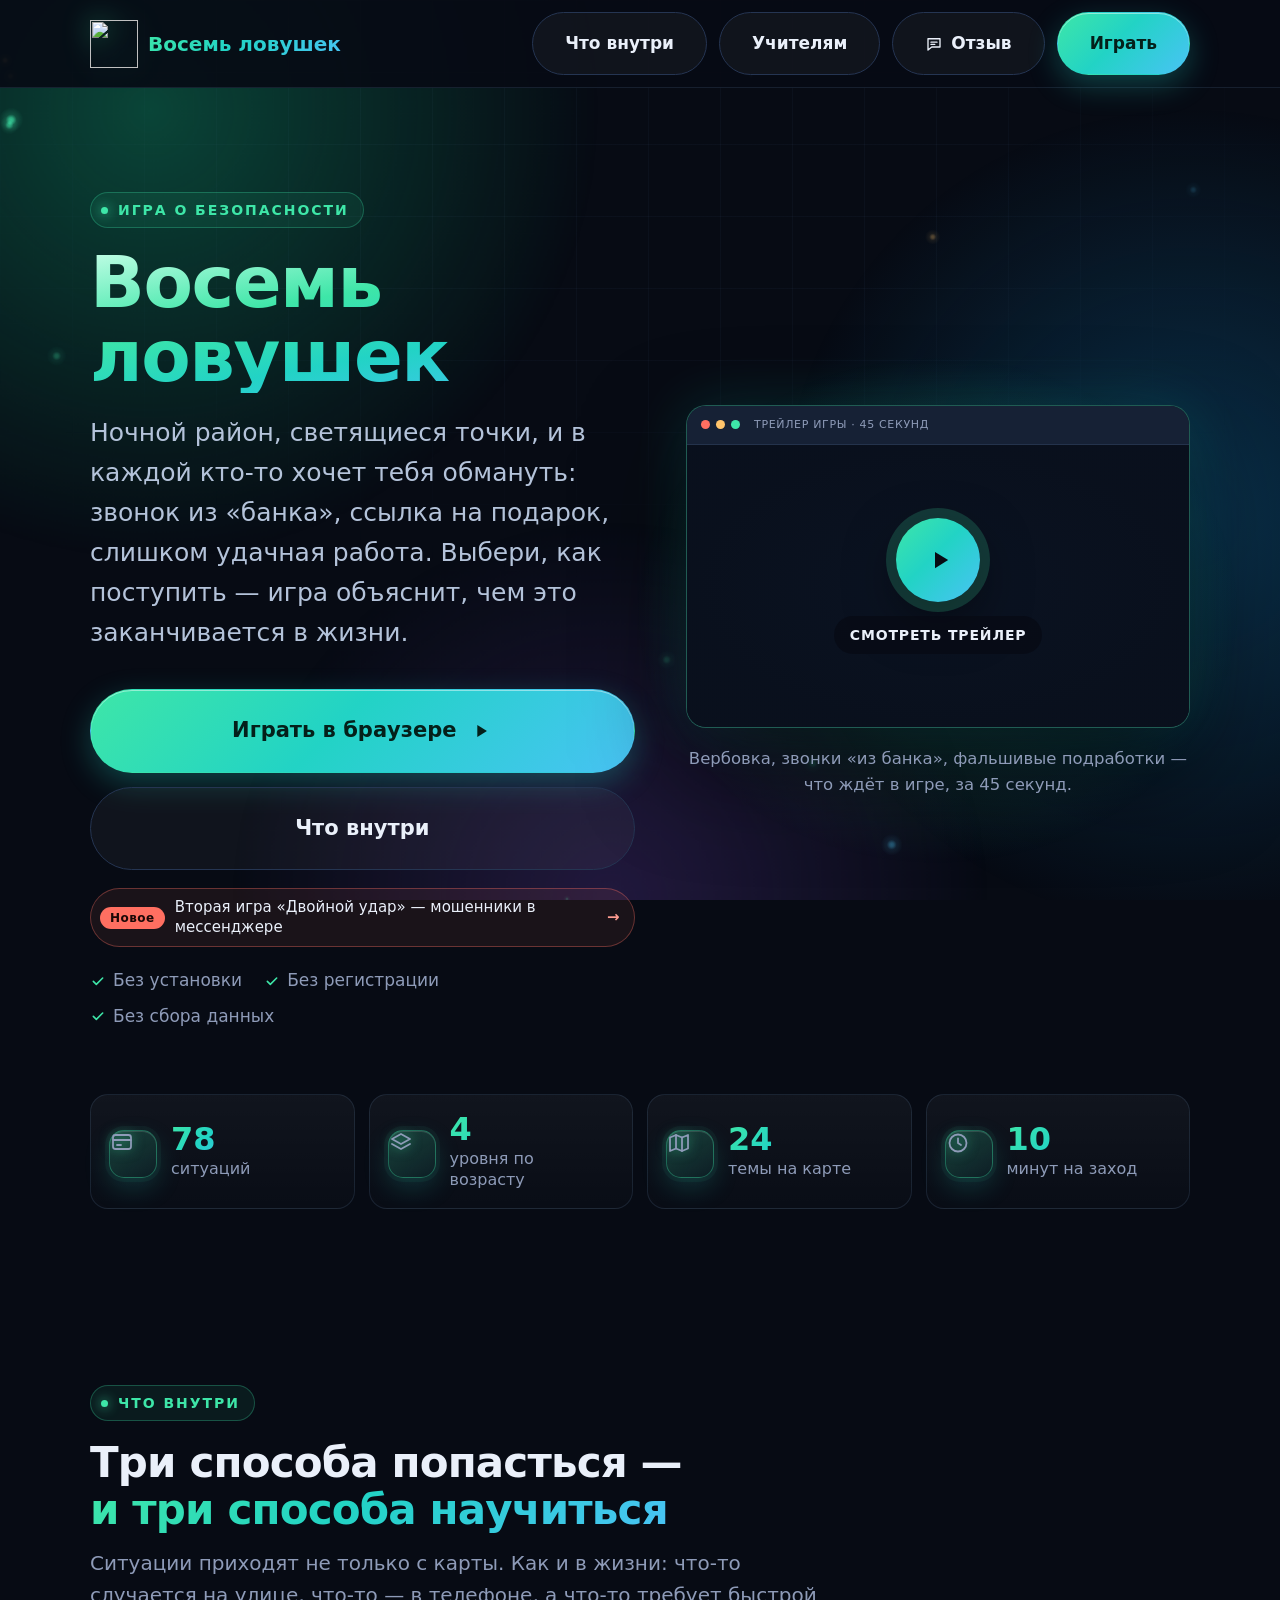
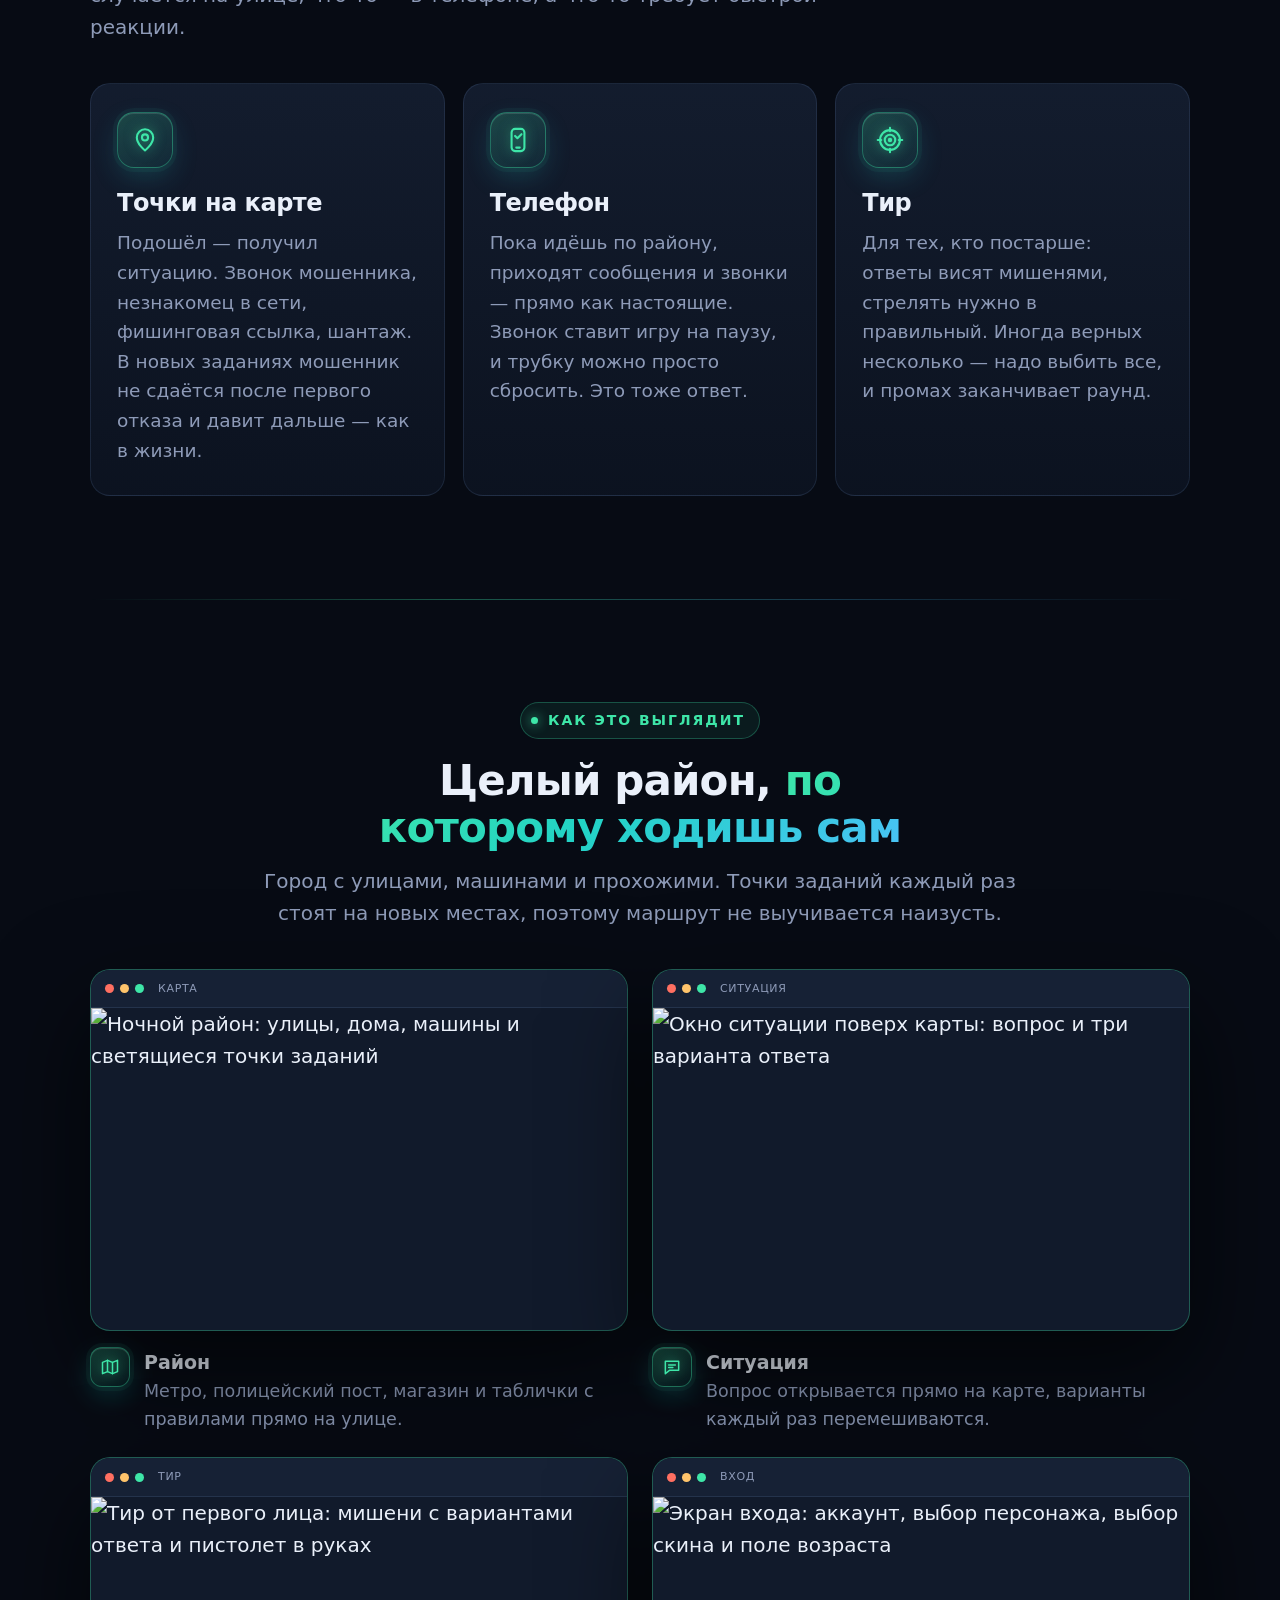
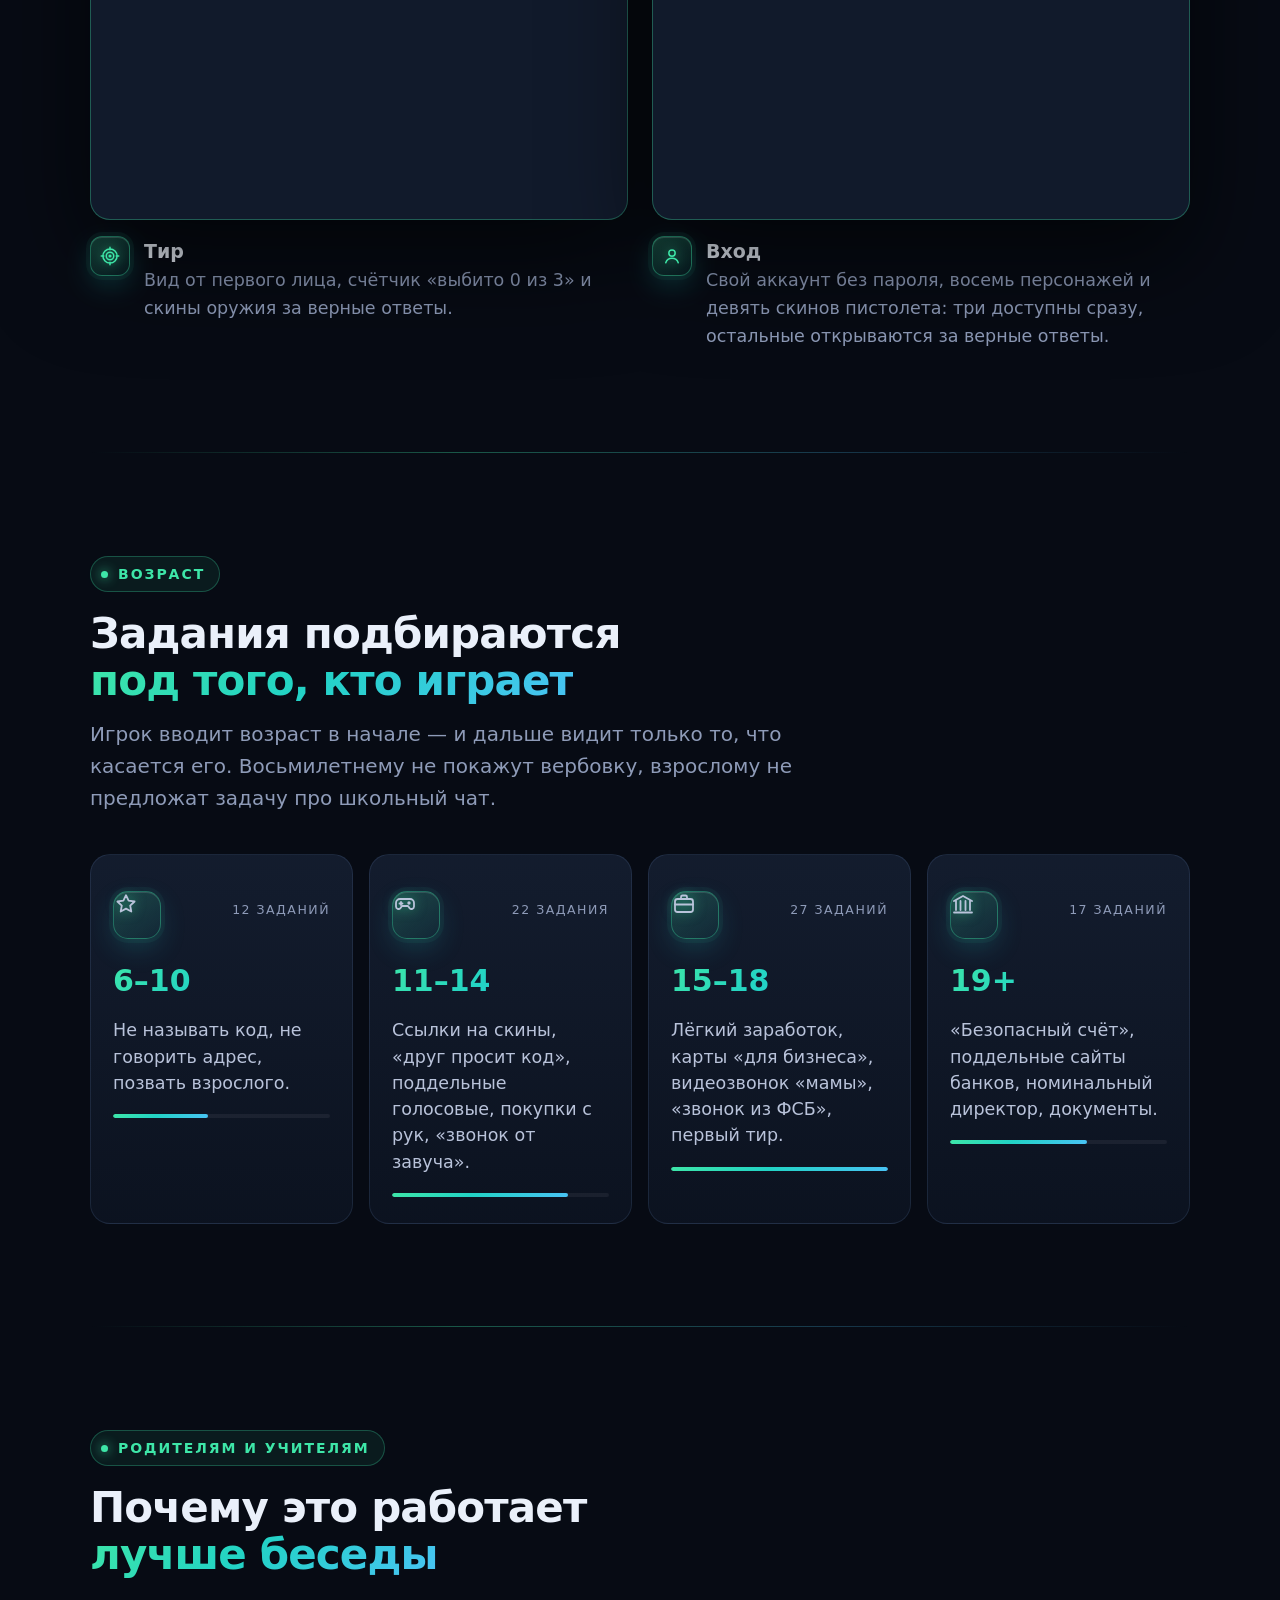
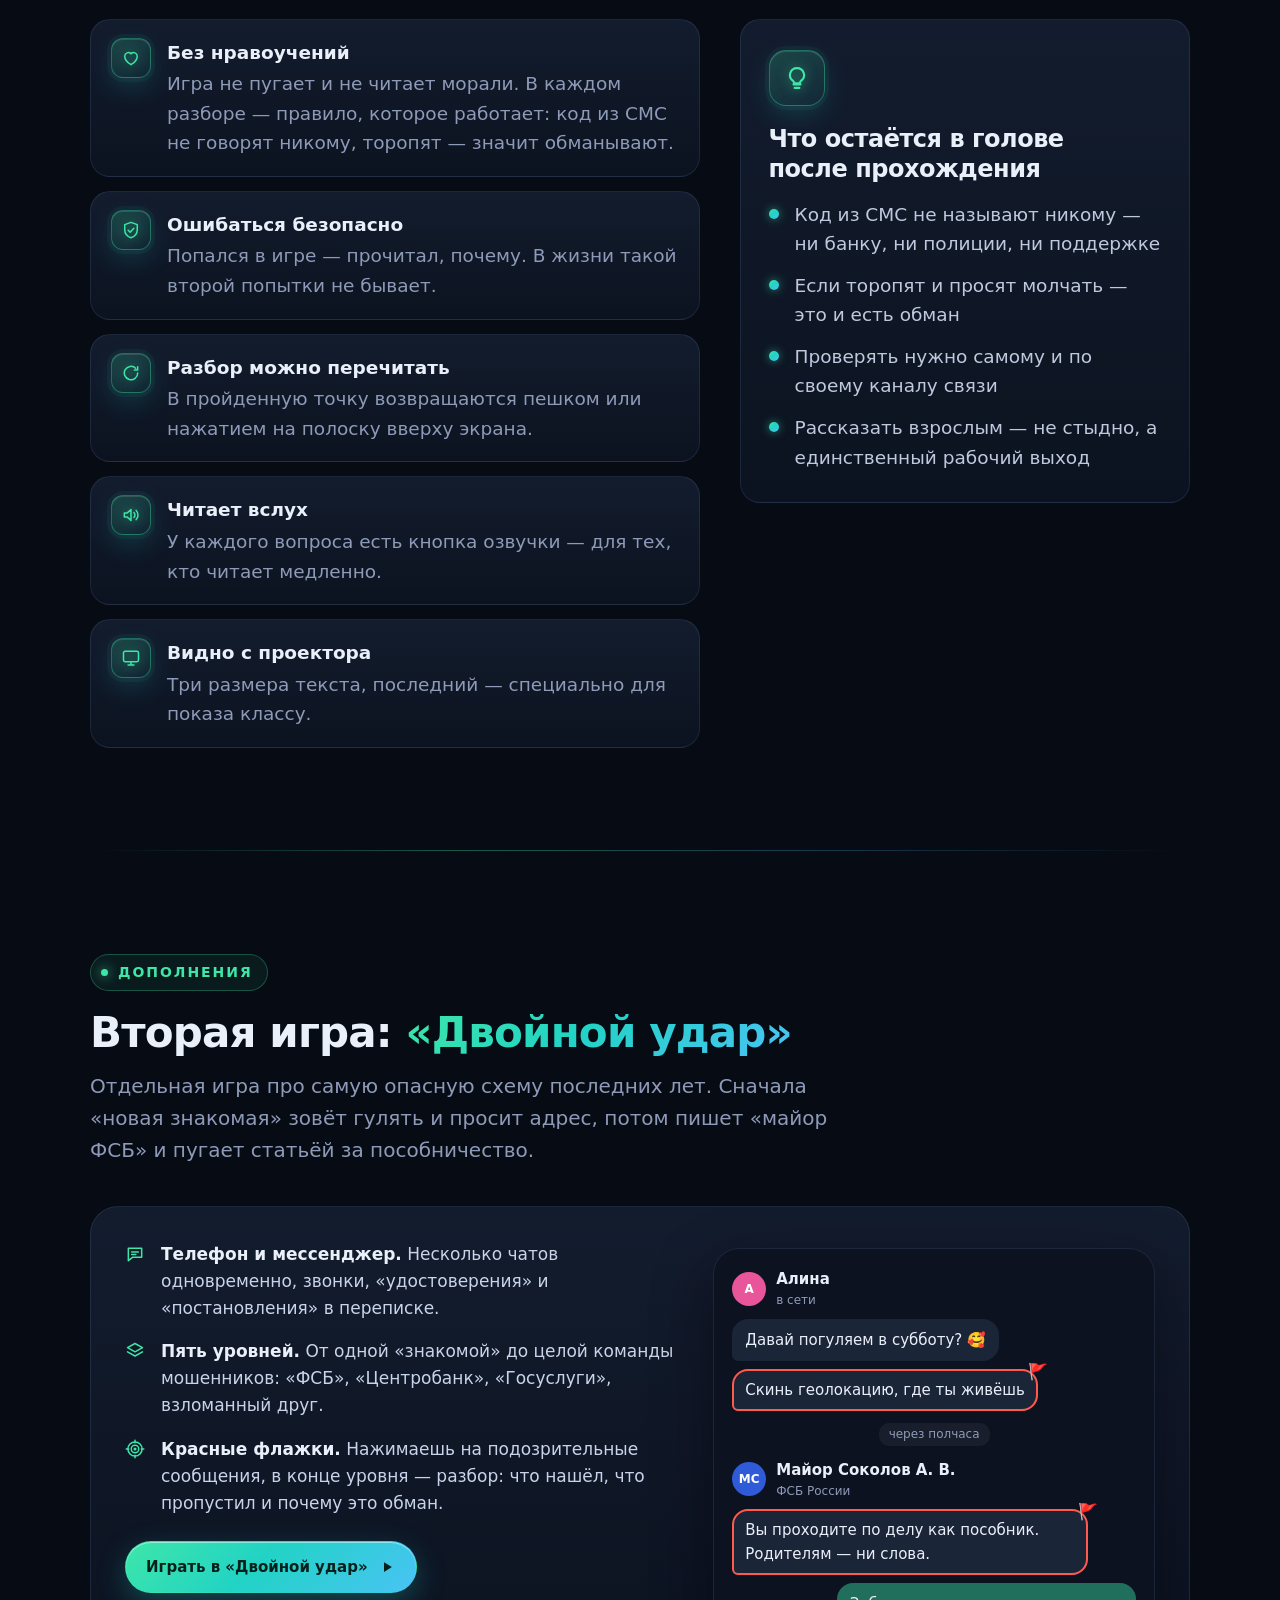
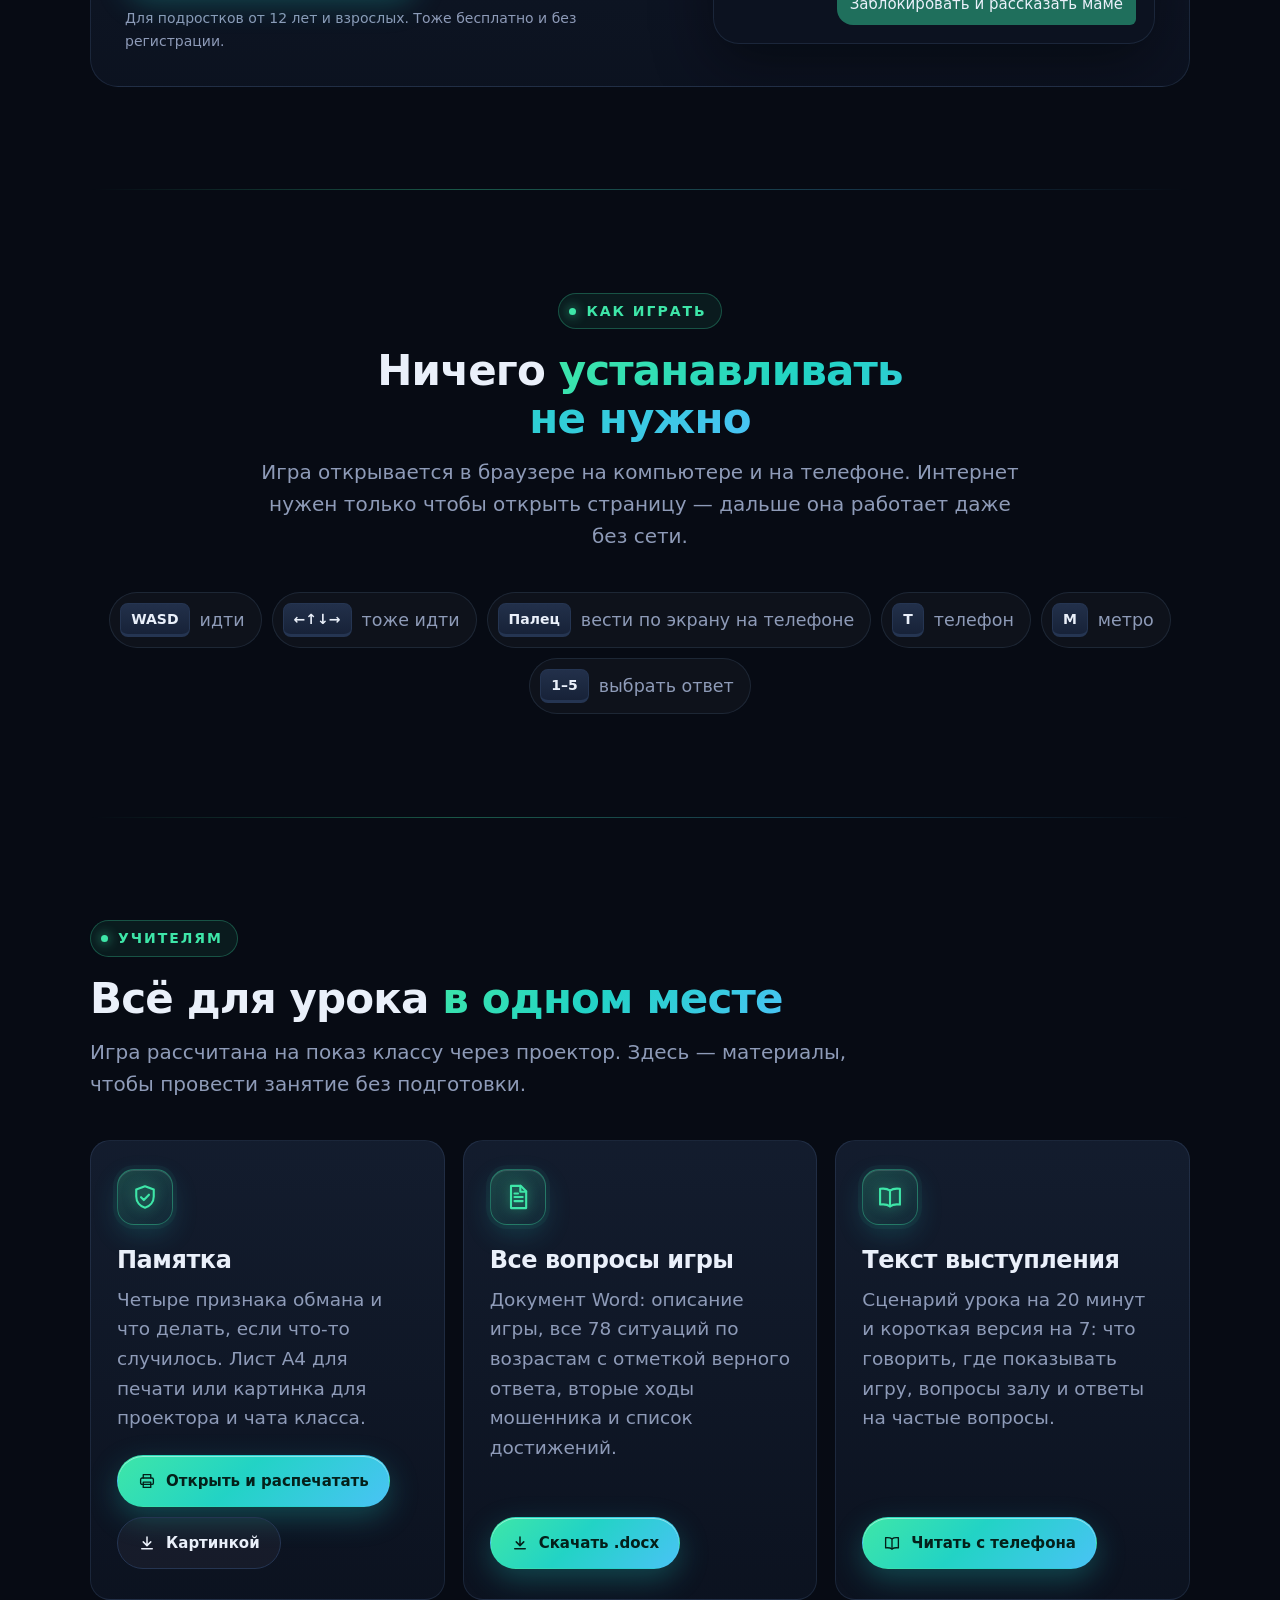
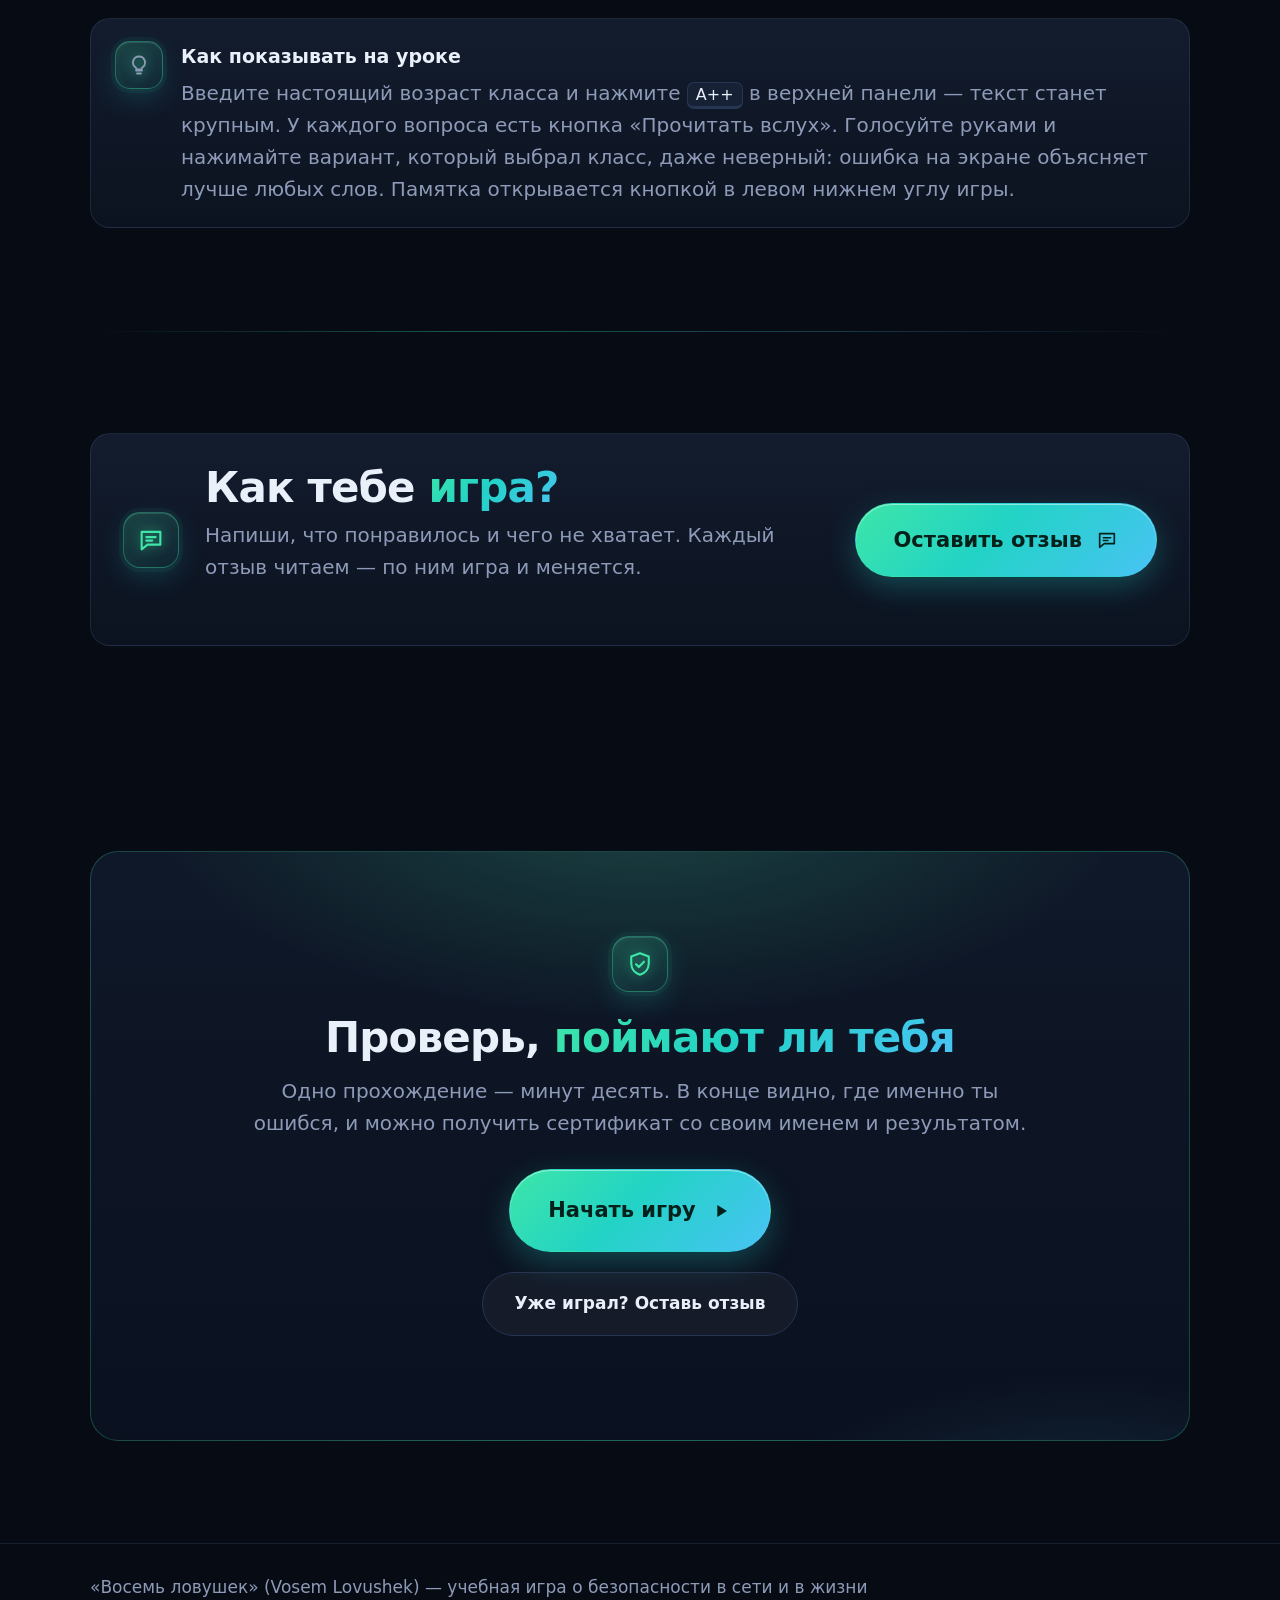
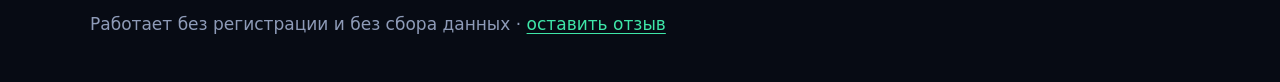
==== site/index.html @ 03ee3c73 "Добавить игру «Восемь ловушек»: сайт и скрипты выкладки Co-Authored-By: Claude Opus 5.5 <noreply@ant" ====
<!doctype html>
<html lang="ru">
<head>
<meta charset="utf-8">
<meta name="viewport" content="width=device-width, initial-scale=1">
<title>Восемь ловушек — игра о безопасности в сети и в жизни</title>
<meta name="description" content="Браузерная игра о мошенниках и опасностях в интернете. 78 ситуаций, задания подбираются под возраст: от 6 до 99 лет. Играть можно сразу, без установки.">
<meta property="og:title" content="Восемь ловушек">
<meta property="og:description" content="Звонок из «банка», ссылка на подарок, слишком удачная работа. Пройди район и выбери, как поступить.">
<meta property="og:image" content="https://vosem-lovushek.duckdns.org/assets/cover.png">
<meta property="og:url" content="https://vosem-lovushek.duckdns.org/">
<meta property="og:site_name" content="Восемь ловушек">
<meta property="og:locale" content="ru_RU">
<meta property="og:type" content="website">
<link rel="canonical" href="https://vosem-lovushek.duckdns.org/">
<!-- Название сайта для выдачи Google: без него над ссылкой пишется имя основного домена («Duck DNS») -->
<script type="application/ld+json">
{"@context": "https://schema.org", "@type": "WebSite",
 "name": "Восемь ловушек", "alternateName": ["8 ловушек", "Vosem Lovushek"],
 "url": "https://vosem-lovushek.duckdns.org/"}
</script>
<!-- для поисковиков: что это за сайт; «Vosem Lovushek» — чтобы находилось и латиницей -->
<script type="application/ld+json">
{"@context": "https://schema.org", "@type": "VideoGame",
 "name": "Восемь ловушек", "alternateName": ["Vosem Lovushek", "8 ловушек", "vosem-lovushek"],
 "url": "https://vosem-lovushek.duckdns.org/", "image": "https://vosem-lovushek.duckdns.org/assets/cover.png",
 "description": "Браузерная игра о мошенниках и опасностях в интернете: 78 ситуаций, задания подбираются под возраст.",
 "inLanguage": "ru", "genre": "Обучающая игра", "gamePlatform": "Веб-браузер",
 "applicationCategory": "Game", "operatingSystem": "Любая с браузером",
 "offers": {"@type": "Offer", "price": "0", "priceCurrency": "RUB"}}
</script>
<meta name="theme-color" content="#070B14">
<link rel="icon" href="/favicon.ico" sizes="any">
<link rel="icon" href="/favicon-120.png" type="image/png" sizes="120x120">
<link rel="icon" href="/favicon.svg" type="image/svg+xml">
<link rel="apple-touch-icon" href="/apple-touch-icon.png">
<meta name="apple-mobile-web-app-title" content="8 ловушек">
<link rel="stylesheet" href="/assets/fonts.css">
<style>
  :root {
    --ink: #070B14;
    --ink-2: #0B1120;
    --slab: #111A2B;
    --slab-2: #162135;
    --fog: #253552;
    --line: rgba(120, 160, 210, .14);
    --paper: #EAF0FA;
    --muted: #8E9BB8;
    --lamp: #FFC46B;
    --mint: #3EE6A8;
    --teal: #22D3C5;
    --sky: #49C3F5;
    --alarm: #FF6F61;
    --grad: linear-gradient(135deg, #3EE6A8 0%, #22D3C5 45%, #49C3F5 100%);
    --display: "Unbounded", system-ui, sans-serif;
    --body: "Golos Text", "Segoe UI", system-ui, -apple-system, sans-serif;
    --radius: 20px;
  }

  *, *::before, *::after { box-sizing: border-box; }
  html { color-scheme: dark; scroll-behavior: smooth; background: var(--ink); }

  body {
    margin: 0;
    background: var(--ink);
    color: var(--paper);
    font-family: var(--body);
    font-size: 20px;
    line-height: 1.6;
    -webkit-font-smoothing: antialiased;
    overflow-x: hidden;
  }

  a { color: var(--mint); text-underline-offset: 3px; }
  img { max-width: 100%; display: block; }
  :focus-visible { outline: 2px solid var(--mint); outline-offset: 3px; border-radius: 6px; }

  /* ---------- живой фон: сияние и частицы ---------- */

  .aurora {
    position: fixed;
    inset: 0;
    z-index: 0;
    pointer-events: none;
    overflow: hidden;
  }
  .aurora i {
    position: absolute;
    border-radius: 50%;
    will-change: transform;
  }
  .aurora i:nth-child(1) { width: 900px; height: 900px; left: -300px; top: -340px; background: radial-gradient(closest-side, rgba(14, 140, 100, .45), transparent); animation: drift1 26s ease-in-out infinite alternate; }
  .aurora i:nth-child(2) { width: 820px; height: 820px; right: -320px; top: 12%;   background: radial-gradient(closest-side, rgba(13, 100, 150, .42), transparent); animation: drift2 32s ease-in-out infinite alternate; }
  .aurora i:nth-child(3) { width: 760px; height: 760px; left: 18%;   bottom: -380px; background: radial-gradient(closest-side, rgba(90, 55, 150, .32), transparent); animation: drift3 38s ease-in-out infinite alternate; }

  @keyframes drift1 { to { transform: translate(140px, 120px) scale(1.15); } }
  @keyframes drift2 { to { transform: translate(-160px, 140px) scale(.9); } }
  @keyframes drift3 { to { transform: translate(120px, -140px) scale(1.1); } }

  #sky {
    position: fixed;
    inset: 0;
    width: 100%;
    height: 100%;
    z-index: 0;
    pointer-events: none;
  }

  /* лёгкая сетка, как улицы района сверху */
  .grid-bg {
    position: fixed;
    inset: 0;
    z-index: 0;
    pointer-events: none;
    background-image:
      linear-gradient(rgba(120, 160, 210, .045) 1px, transparent 1px),
      linear-gradient(90deg, rgba(120, 160, 210, .045) 1px, transparent 1px);
    background-size: 72px 72px;
    mask-image: radial-gradient(ellipse 80% 60% at 50% 20%, #000 30%, transparent 75%);
    -webkit-mask-image: radial-gradient(ellipse 80% 60% at 50% 20%, #000 30%, transparent 75%);
  }

  .page { position: relative; z-index: 1; }

  .wrap { width: min(1140px, 100%); margin: 0 auto; padding-inline: 20px; }

  /* ---------- типографика ---------- */

  h1, h2, h3 { font-family: var(--display); margin: 0; text-wrap: balance; letter-spacing: -.02em; }
  h1 { font-size: clamp(40px, 6.4vw, 72px); font-weight: 900; line-height: 1.02; }
  h2 { font-size: clamp(26px, 3.6vw, 42px); font-weight: 800; line-height: 1.12; }
  h3 { font-size: 24px; font-weight: 700; line-height: 1.25; }

  /* главный заголовок целиком градиентом: сверху светлая бирюза, книзу насыщенная */
  .grad-title {
    background: linear-gradient(170deg, #C9FFE9 0%, #3EE6A8 38%, #22D3C5 66%, #49C3F5 100%);
    -webkit-background-clip: text;
    background-clip: text;
    color: transparent;
  }

  .grad-text {
    background: var(--grad);
    -webkit-background-clip: text;
    background-clip: text;
    color: transparent;
  }

  .eyebrow {
    display: inline-flex;
    align-items: center;
    gap: 10px;
    padding: 6px 14px 6px 10px;
    border-radius: 999px;
    border: 1px solid rgba(62, 230, 168, .28);
    background: rgba(62, 230, 168, .07);
    font-family: var(--display);
    font-size: 14px;
    font-weight: 700;
    letter-spacing: .14em;
    text-transform: uppercase;
    color: var(--mint);
    margin-bottom: 18px;
  }
  .eyebrow::before {
    content: "";
    width: 7px;
    height: 7px;
    border-radius: 50%;
    background: var(--mint);
    box-shadow: 0 0 12px var(--mint);
    animation: pulse 2.4s ease-in-out infinite;
  }
  @keyframes pulse { 50% { opacity: .35; transform: scale(.8); } }

  .lede { font-size: clamp(20px, 2.3vw, 25px); color: #B4C3DA; margin: 20px 0 0; max-width: 54ch; }
  .sub { color: var(--muted); margin: 14px 0 0; max-width: 62ch; font-size: 20px; }

  /* ---------- кнопки ---------- */

  .btn {
    position: relative;
    display: inline-flex;
    align-items: center;
    justify-content: center;
    gap: 10px;
    border: 1px solid transparent;
    border-radius: 999px;
    padding: 17px 32px;
    font-family: var(--display);
    font-weight: 700;
    font-size: 17px;
    text-decoration: none;
    white-space: nowrap;
    transition: transform .2s ease, box-shadow .25s ease, border-color .2s ease, background .2s ease;
  }
  .btn--go {
    background: var(--grad);
    color: #04201A;
    box-shadow: 0 10px 30px rgba(34, 211, 197, .28), inset 0 1px 0 rgba(255, 255, 255, .45);
  }
  .btn--go:hover { transform: translateY(-2px); box-shadow: 0 16px 44px rgba(34, 211, 197, .42), inset 0 1px 0 rgba(255, 255, 255, .45); }
  .btn--go svg { transition: transform .2s ease; }
  .btn--go:hover svg { transform: translateX(3px); }
  .btn--ghost { border-color: var(--fog); color: var(--paper); background: rgba(255, 255, 255, .04); }
  .btn--ghost:hover { border-color: rgba(62, 230, 168, .6); transform: translateY(-2px); }
  .btn--big { padding: 24px 38px; font-size: 21px; gap: 14px; }
  .btn--big svg { width: 22px; height: 22px; }
  /* если две большие кнопки не влезли в ряд — обе на всю ширину, ровной стопкой */
  .hero__actions .btn--big { flex: 1 1 auto; }

  /* ---------- шапка ---------- */

  header.top {
    position: sticky;
    top: 0;
    z-index: 20;
    background: rgba(7, 11, 20, .9);
    border-bottom: 1px solid var(--line);
  }
  .top__row { display: flex; align-items: center; gap: 12px; padding-block: 12px; }
  .brand {
    display: inline-flex;
    align-items: center;
    gap: 10px;
    margin-right: auto;
    font-family: var(--display);
    font-weight: 800;
    font-size: 20px;
    color: var(--paper);
    text-decoration: none;
  }
  .brand img { width: 48px; height: 48px; filter: drop-shadow(0 0 14px rgba(62, 230, 168, .45)); transition: transform .3s ease; }
  .brand:hover img { transform: rotate(-6deg) scale(1.06); }

  /* ---------- первый экран ---------- */

  .hero { position: relative; overflow-x: clip; padding-block: clamp(52px, 8vw, 104px) clamp(40px, 6vw, 72px); }

  .hero__grid {
    display: grid;
    grid-template-columns: minmax(0, 1.08fr) minmax(0, 1fr);
    gap: clamp(28px, 4vw, 60px);
    align-items: center;
  }

  .hero__actions { display: flex; flex-wrap: wrap; gap: 14px; margin-top: 36px; }

  .trust { margin-top: 20px; display: flex; flex-wrap: wrap; gap: 8px 22px; font-size: 17px; color: var(--muted); }
  .trust span { display: inline-flex; align-items: center; gap: 7px; }
  .trust svg { flex: none; }

  /* рамка со скриншотом */
  .shot {
    position: relative;
    border-radius: var(--radius);
    background: var(--slab);
    overflow: hidden;
    box-shadow: 0 40px 100px rgba(0, 0, 0, .6);
  }
  /* светящаяся градиентная кромка */
  .shot { border: 1px solid rgba(62, 230, 168, .32); }
  .shot__bar {
    display: flex;
    align-items: center;
    gap: 6px;
    padding: 10px 14px;
    background: var(--slab-2);
    border-bottom: 1px solid var(--line);
  }
  .shot__dot { width: 9px; height: 9px; border-radius: 50%; background: #2E3B57; }
  .shot__dot:first-child { background: #FF6F61; }
  .shot__dot:nth-child(2) { background: #FFC46B; }
  .shot__dot:nth-child(3) { background: #3EE6A8; }
  .shot__name { margin-left: 8px; font-size: 11px; letter-spacing: .06em; color: var(--muted); font-family: var(--display); text-transform: uppercase; }
  .shot img { width: 100%; height: auto; }

  /* трейлер на первом экране: обложка с кнопкой, по нажатию — видео со звуком и панелью управления */
  .promo { position: relative; aspect-ratio: 16 / 9; background: #0B1424; }
  .promo video { display: block; width: 100%; height: 100%; object-fit: cover; }
  .promo__play {
    position: absolute;
    inset: 0;
    display: flex;
    flex-direction: column;
    align-items: center;
    justify-content: center;
    gap: 14px;
    border: 0;
    background: radial-gradient(closest-side, rgba(7, 11, 20, .15), rgba(7, 11, 20, .45));
    color: var(--paper);
    cursor: pointer;
    font: inherit;
  }
  .promo__btn {
    display: grid;
    place-items: center;
    width: 84px;
    height: 84px;
    border-radius: 50%;
    background: var(--grad);
    color: var(--ink);
    box-shadow: 0 0 0 10px rgba(62, 230, 168, .18), 0 18px 50px rgba(0, 0, 0, .5);
    transition: transform .2s ease, box-shadow .2s ease;
  }
  .promo__btn svg { margin-left: 4px; }
  .promo__label {
    padding: 8px 16px;
    border-radius: 999px;
    background: rgba(7, 11, 20, .72);
    font-family: var(--display);
    font-size: 14px;
    font-weight: 700;
    letter-spacing: .06em;
    text-transform: uppercase;
  }
  .promo__play:hover .promo__btn, .promo__play:focus-visible .promo__btn { transform: scale(1.08); box-shadow: 0 0 0 14px rgba(62, 230, 168, .22), 0 18px 50px rgba(0, 0, 0, .5); }
  .promo__play[hidden] { display: none; }
  .promo__note { position: relative; margin-top: 18px; font-size: 16.5px; color: var(--muted); text-align: center; }
  /* пока видео идёт, рамка не плавает — иначе картинка дрожит */
  .hero__float.is-playing { animation: none; }

  .hero__visual { position: relative; }
  .hero__visual::before {
    content: "";
    position: absolute;
    inset: -12% -10%;
    background: radial-gradient(closest-side, rgba(34, 211, 197, .32), rgba(62, 230, 168, .1) 55%, transparent);
  }
  /* наклон неподвижный, плавает только обёртка вверх-вниз: так браузер не перерисовывает картинку каждый кадр */
  .hero__shot { box-shadow: 0 40px 100px rgba(0, 0, 0, .6), 0 0 60px rgba(34, 211, 197, .18); }
  .hero__float { animation: float 7s ease-in-out infinite; will-change: transform; }
  @keyframes float { 50% { transform: translateY(-12px); } }

  /* бейджи, плавающие у скриншота */
  .badge {
    position: absolute;
    z-index: 3;
    display: inline-flex;
    align-items: center;
    gap: 9px;
    padding: 10px 14px;
    border-radius: 14px;
    background: rgba(17, 26, 43, .95);
    border: 1px solid var(--line);
    box-shadow: 0 14px 34px rgba(0, 0, 0, .45);
    font-size: 15px;
    font-weight: 600;
    white-space: nowrap;
  }
  .badge--a { left: -22px; bottom: -24px; animation: float2 6s ease-in-out infinite; will-change: transform; }
  .badge--b { right: -16px; top: -52px;  animation: float2 7s ease-in-out infinite reverse; will-change: transform; }
  @keyframes float2 { 50% { transform: translateY(-10px); } }

  .facts {
    display: grid;
    grid-template-columns: repeat(4, minmax(0, 1fr));
    gap: 14px;
    margin-top: clamp(40px, 6vw, 64px);
  }
  .fact {
    display: flex;
    align-items: center;
    gap: 14px;
    padding: 18px;
    border-radius: 18px;
    border: 1px solid var(--line);
    background: linear-gradient(180deg, rgba(255, 255, 255, .045), rgba(255, 255, 255, .012));
  }
  .fact b { display: block; font-family: var(--display); font-size: clamp(24px, 3vw, 32px); font-weight: 800; line-height: 1; }
  .fact span { display: block; margin-top: 4px; font-size: 16px; color: var(--muted); line-height: 1.3; }

  /* ---------- иконки ---------- */

  .ico {
    flex: none;
    position: relative;
    display: grid;
    place-items: center;
    width: 48px;
    height: 48px;
    border-radius: 15px;
    background: linear-gradient(145deg, rgba(62, 230, 168, .22), rgba(34, 211, 197, .08));
    border: 1px solid rgba(62, 230, 168, .35);
    box-shadow: 0 0 0 4px rgba(62, 230, 168, .05), 0 10px 26px rgba(34, 211, 197, .18), inset 0 1px 0 rgba(255, 255, 255, .12);
    color: var(--mint);
  }
  .ico svg { width: 24px; height: 24px; filter: drop-shadow(0 0 6px rgba(62, 230, 168, .55)); }
  .ico--sm { width: 40px; height: 40px; border-radius: 12px; }
  .ico--sm svg { width: 20px; height: 20px; }
  .ico--lg { width: 56px; height: 56px; border-radius: 17px; }
  .ico--lg svg { width: 28px; height: 28px; }

  /* ---------- секции ---------- */

  /* clip: пока блок не проявился, он сдвинут вбок — без этого появлялась бы горизонтальная прокрутка */
  section { position: relative; overflow-x: clip; padding-block: clamp(56px, 8vw, 104px); }
  section + section::before {
    content: "";
    position: absolute;
    top: 0;
    left: 50%;
    width: min(1100px, 92%);
    height: 1px;
    transform: translateX(-50%);
    background: linear-gradient(90deg, transparent, rgba(62, 230, 168, .35), rgba(73, 195, 245, .25), transparent);
  }

  .head { max-width: 760px; margin-bottom: 40px; }
  .head--center { margin-inline: auto; text-align: center; }
  .head--center .sub { margin-inline: auto; }

  /* карточки со светом под курсором */
  .glass {
    position: relative;
    border-radius: var(--radius);
    border: 1px solid var(--line);
    background: linear-gradient(180deg, rgba(22, 32, 52, .82), rgba(13, 20, 35, .82));
    overflow: hidden;
    transition: transform .3s ease, border-color .3s ease, box-shadow .3s ease;
  }
  .glass::after {
    content: "";
    position: absolute;
    inset: 0;
    background: radial-gradient(380px circle at var(--mx, 50%) var(--my, -20%), rgba(62, 230, 168, .13), transparent 45%);
    opacity: 0;
    transition: opacity .3s ease;
    pointer-events: none;
  }
  .glass:hover { transform: translateY(-4px); border-color: rgba(62, 230, 168, .35); box-shadow: 0 22px 50px rgba(0, 0, 0, .35); }
  .glass:hover::after { opacity: 1; }

  .cards { display: grid; grid-template-columns: repeat(3, minmax(0, 1fr)); gap: 18px; }
  .card { padding: 28px 26px 30px; }
  .card h3 { margin-top: 20px; }
  .card p { margin: 10px 0 0; color: var(--muted); font-size: 18.5px; }

  .gallery { display: grid; grid-template-columns: repeat(2, minmax(0, 1fr)); gap: 24px; }
  .gallery figure { margin: 0; }
  .gallery .shot { transition: transform .35s ease; }
  .gallery figure:hover .shot { transform: translateY(-5px) scale(1.01); }
  .gallery figcaption { display: flex; gap: 14px; align-items: flex-start; margin-top: 16px; font-size: 17.5px; color: var(--muted); }
  .gallery figcaption b { color: var(--paper); font-weight: 600; display: block; font-size: 19px; }

  .ages { display: grid; grid-template-columns: repeat(4, minmax(0, 1fr)); gap: 16px; }
  .age { padding: 24px 22px 26px; }
  .age__top { display: flex; align-items: center; justify-content: space-between; gap: 10px; }
  .age b { display: block; margin-top: 18px; font-family: var(--display); font-size: 30px; font-weight: 800; }
  .age i { display: inline-block; margin-top: 2px; font-style: normal; font-size: 12.5px; letter-spacing: .12em; text-transform: uppercase; color: var(--muted); }
  .age span { display: block; margin-top: 12px; font-size: 17.5px; color: #B9C3DA; line-height: 1.5; }
  .age__bar { height: 4px; border-radius: 4px; background: rgba(255, 255, 255, .06); margin-top: 18px; overflow: hidden; }
  .age__bar u { display: block; height: 100%; border-radius: inherit; background: var(--grad); width: 0; transition: width 1.2s cubic-bezier(.2, .8, .2, 1) .3s; }
  .seen .age__bar u { width: var(--w); }

  .split { display: grid; grid-template-columns: 1.15fr .85fr; gap: 40px; align-items: start; }
  .points { list-style: none; margin: 0; padding: 0; display: grid; gap: 14px; }
  .points li { display: flex; gap: 16px; align-items: flex-start; padding: 18px 20px; color: var(--muted); font-size: 18.5px; }
  .points li b { color: var(--paper); font-weight: 600; display: block; margin-bottom: 2px; }

  .note { padding: 30px 28px; }
  .note h3 { margin: 18px 0 16px; }
  .note ul { list-style: none; margin: 0; padding: 0; display: grid; gap: 12px; }
  .note li { position: relative; padding-left: 26px; color: #BFC9DE; font-size: 18.5px; }
  .note li::before {
    content: "";
    position: absolute;
    left: 0;
    top: 9px;
    width: 10px;
    height: 10px;
    border-radius: 50%;
    background: var(--grad);
    box-shadow: 0 0 10px rgba(62, 230, 168, .6);
  }

  /* раздел «Учителям» */
  #teachers .card { display: flex; flex-direction: column; }
  #teachers .card p { flex: 1; }
  .dl { display: flex; flex-wrap: wrap; gap: 10px; margin-top: 22px; }
  /* кнопки в карточках переносят текст, а не вылезают за край узкой карточки */
  .dl .btn { padding: 13px 20px; font-size: 15px; white-space: normal; text-align: center; max-width: 100%; }
  .tips { display: flex; gap: 18px; align-items: flex-start; margin-top: 18px; padding: 22px 24px; }
  .tips b { display: block; font-family: var(--display); font-size: 19px; margin-bottom: 6px; }
  .tips span { color: var(--muted); }
  kbd { font-family: var(--display); font-size: .8em; padding: 2px 8px; border-radius: 7px; border: 1px solid var(--fog); border-bottom-width: 3px; background: var(--slab-2); color: var(--paper); }

  .keys { display: flex; flex-wrap: wrap; gap: 10px; }
  .key {
    display: inline-flex;
    align-items: center;
    gap: 10px;
    padding: 10px 16px 10px 10px;
    border-radius: 999px;
    border: 1px solid var(--line);
    background: rgba(255, 255, 255, .03);
    font-size: 17.5px;
    color: var(--muted);
    transition: border-color .2s ease, transform .2s ease;
  }
  .key:hover { border-color: rgba(62, 230, 168, .45); transform: translateY(-2px); }
  .key b {
    font-family: var(--display);
    font-size: 14px;
    color: var(--paper);
    background: linear-gradient(180deg, #22304A, #172238);
    border: 1px solid var(--fog);
    border-bottom-width: 3px;
    border-radius: 8px;
    padding: 4px 10px;
  }

  .final {
    position: relative;
    overflow: hidden;
    text-align: center;
    padding: clamp(52px, 7vw, 84px) 24px;
    border-radius: 28px;
    border: 1px solid rgba(62, 230, 168, .25);
    background:
      radial-gradient(700px 320px at 50% -10%, rgba(62, 230, 168, .22), transparent 70%),
      radial-gradient(500px 260px at 90% 120%, rgba(73, 195, 245, .18), transparent 70%),
      linear-gradient(180deg, rgba(17, 26, 43, .9), rgba(11, 17, 32, .9));
  }
  .final .sub { margin-inline: auto; }
  .final .ico { margin: 0 auto 22px; }

  footer { position: relative; border-top: 1px solid var(--line); padding-block: 30px 44px; color: var(--muted); font-size: 17px; }
  .foot__row { display: flex; flex-wrap: wrap; gap: 10px 24px; justify-content: space-between; }

  /* ---------- плавное появление при прокрутке ---------- */

  .rise {
    opacity: 0;
    transform: translateY(46px) scale(.97);
    filter: blur(8px);
    transition:
      opacity .9s cubic-bezier(.2, .7, .2, 1),
      transform .9s cubic-bezier(.2, .7, .2, 1),
      filter .9s cubic-bezier(.2, .7, .2, 1);
    transition-delay: var(--d, 0ms);
  }
  .rise--left  { transform: translateX(-56px); }
  .rise--right { transform: translateX(56px); }
  .rise--zoom  { transform: scale(.9); }
  .rise.seen { opacity: 1; transform: none; filter: none; }
  /* у карточек своя анимация при наведении — после появления возвращаем её */
  .glass.rise.seen { transition: transform .3s ease, border-color .3s ease, box-shadow .3s ease, opacity .9s ease, filter .9s ease; }

  @media (prefers-reduced-motion: reduce) {
    html { scroll-behavior: auto; }
    .rise, .rise--left, .rise--right, .rise--zoom { opacity: 1; transform: none; filter: none; transition: none; }
    .aurora i, .hero__float, .badge, .eyebrow::before { animation: none; }
    .hero__shot { transform: none; }
    .age__bar u { transition: none; width: var(--w); }
  }

  /* ---------- отзыв ---------- */

  .fb-cta { display: flex; align-items: center; gap: 26px; padding: 30px 32px; }
  .fb-cta.glass:hover { transform: none; }
  .fb-cta__text { flex: 1; }
  .fb-cta h2 { margin: 0; }
  .fb-cta .sub { margin-top: 8px; }
  .fb__avg { margin: 14px 0 0; display: inline-flex; align-items: center; gap: 10px; font-size: 18px; color: var(--paper); }
  .fb__avg b { font-family: var(--display); font-size: 26px; color: var(--lamp); }
  .btn--fb { display: inline-flex; align-items: center; gap: 8px; }

  .fb-dialog {
    width: min(560px, calc(100vw - 24px));
    max-height: calc(100dvh - 24px);
    padding: 0;
    border: 1px solid rgba(62, 230, 168, .3);
    border-radius: 22px;
    background: linear-gradient(180deg, #152036, #0D1423);
    color: var(--paper);
    box-shadow: 0 40px 120px rgba(0, 0, 0, .6);
  }
  .fb-dialog::backdrop { background: rgba(4, 7, 14, .72); backdrop-filter: blur(4px); }
  .fb-dialog[open] { animation: fbIn .22s ease-out; }
  @keyframes fbIn { from { transform: translateY(14px); opacity: 0; } to { transform: none; opacity: 1; } }
  .fb { padding: 24px 26px 22px; display: flex; flex-direction: column; gap: 16px; }
  .fb__top { display: flex; align-items: center; justify-content: space-between; gap: 12px; }
  .fb__top h2 { margin: 0; font-size: 26px; }
  .fb__close { width: 40px; height: 40px; border-radius: 12px; border: 1px solid var(--fog); background: transparent; color: var(--muted); font-size: 18px; cursor: pointer; }
  .fb__close:hover { color: var(--paper); border-color: var(--paper); }
  .fb__block { display: flex; flex-direction: column; gap: 8px; position: relative; }
  .fb__pair { display: grid; grid-template-columns: 1fr 120px; gap: 12px; }
  .fb__label { font-family: var(--display); font-size: 12px; font-weight: 700; letter-spacing: .12em; text-transform: uppercase; color: var(--muted); }
  .stars { display: flex; gap: 4px; }
  /* звезда из двух слоёв: серая основа и золотая заливка на 0, 50 или 100% — так получаются половинки */
  /* ряд звёзд шириной ровно по звёздам: пустое место справа на оценку не влияет */
  .stars { align-self: flex-start; width: max-content; cursor: pointer; border-radius: 10px; touch-action: none; user-select: none; }
  .stars:focus-visible { outline: 2px solid var(--mint); outline-offset: 4px; }
  .star { position: relative; display: block; padding: 4px; }
  .star svg { display: block; stroke-width: 1; stroke-linejoin: round; }
  .star__base { fill: #3E4F70; stroke: #3E4F70; }
  .star__fill { position: absolute; top: 4px; left: 4px; height: 30px; width: var(--fill, 0px); overflow: hidden; }
  .star__fill svg { fill: var(--lamp); stroke: var(--lamp); transition: opacity .12s ease; }
  /* наведение: сколько звёзд будет, если нажать, — полупрозрачным золотом; поставленная оценка — сплошным */
  .stars.is-preview .star__fill svg { opacity: .5; }
  .fb__rate { margin-left: 8px; color: var(--lamp); letter-spacing: 0; }
  .fb input, .fb textarea { width: 100%; padding: 12px 14px; border-radius: 12px; border: 1px solid var(--fog); background: rgba(7, 11, 20, .55); color: var(--paper); font: inherit; font-size: 17px; line-height: 1.45; }
  .fb textarea { min-height: 84px; resize: vertical; }
  .fb input:focus, .fb textarea:focus { outline: none; border-color: var(--mint); box-shadow: 0 0 0 3px rgba(62, 230, 168, .18); }
  .fb__trap { position: absolute; left: -9999px; width: 1px; height: 1px; opacity: 0; }
  .fb__note { margin: 0; font-size: 14.5px; color: var(--muted); }
  .fb__status { margin: 0; min-height: 1.4em; font-size: 16px; color: var(--muted); }
  .fb__status.is-error { color: var(--alarm); }
  /* кулдаун: кнопка приглушена и показывает, сколько ждать */
  .fb .btn:disabled { opacity: .5; filter: saturate(.35); box-shadow: none; cursor: not-allowed; transform: none; }
  .fb__thanks { text-align: center; padding: 36px 24px 30px; display: flex; flex-direction: column; align-items: center; gap: 12px; }
  .fb__thanks b { font-family: var(--display); font-size: 24px; }
  @media (max-width: 620px) {
    .fb-cta { flex-direction: column; align-items: flex-start; padding: 24px 22px; }
    .fb { padding: 20px 18px 18px; }
    .fb__pair { grid-template-columns: 1fr 96px; }
    /* в узкой шапке остаётся значок отзыва без подписи */
    .top__row .btn--ghost.btn--fb { display: inline-flex; padding: 11px 12px; flex: none; }
    /* название в шапке сжимается и обрезается, а не наезжает на кнопки */
    .brand { min-width: 0; overflow: hidden; }
    .brand span { overflow: hidden; text-overflow: ellipsis; }
    .btn--fb span { display: none; }
  }

  /* ---------- дополнения: вторая игра ---------- */

  .newgame {
    display: inline-flex; align-items: center; gap: 10px; margin-top: 18px; max-width: 100%;
    padding: 9px 14px 9px 9px; border-radius: 999px; border: 1px solid rgba(255, 111, 97, .35);
    background: rgba(255, 111, 97, .08); color: var(--paper); text-decoration: none; font-size: 15px; line-height: 1.3;
  }
  .newgame span { flex: none; padding: 4px 10px; border-radius: 999px; background: #FF6F61; color: #1B0806; font: 800 12px var(--display); letter-spacing: .04em; }
  .newgame b { color: #FF9C91; }
  .newgame:hover { border-color: #FF6F61; }
  .extra { display: grid; grid-template-columns: minmax(0, 1.25fr) minmax(0, 1fr); gap: 36px; align-items: center; padding: 34px; border-radius: 28px; }
  .extra__list { list-style: none; margin: 0 0 24px; padding: 0; display: grid; gap: 16px; }
  .extra__list li { display: grid; grid-template-columns: 24px minmax(0, 1fr); gap: 12px; font-size: 17px; color: #C9D4EA; }
  .extra__list svg { color: var(--mint); margin-top: 3px; }
  .extra__list b { color: var(--paper); }
  .extra__note { margin: 14px 0 0; font-size: 14px; color: var(--muted); }
  .extra__phone { display: flex; flex-direction: column; gap: 8px; padding: 18px; border-radius: 26px; background: #0C1220; border: 1px solid var(--line); box-shadow: 0 20px 60px rgba(0, 0, 0, .4); }
  .xchat__head { display: flex; align-items: center; gap: 10px; font-size: 15px; }
  .xchat__head small { display: block; color: var(--muted); font-size: 12px; }
  .xava { width: 34px; height: 34px; border-radius: 50%; display: grid; place-items: center; color: #fff; font: 800 12px var(--display); flex: none; }
  .xmsg { align-self: flex-start; max-width: 88%; padding: 9px 13px; border-radius: 16px 16px 16px 6px; background: #1B2538; font-size: 15px; position: relative; }
  .xmsg--flag { box-shadow: inset 0 0 0 2px #FF5A4E; }
  .xmsg--flag::after { content: "🚩"; position: absolute; right: -10px; top: -10px; font-size: 16px; }
  .xmsg--me { align-self: flex-end; background: #1F6F5C; border-radius: 16px 16px 6px 16px; }
  .xsep { align-self: center; font-size: 12px; color: var(--muted); padding: 2px 10px; border-radius: 10px; background: rgba(255, 255, 255, .05); margin: 4px 0; }
  @media (max-width: 860px) { .extra { grid-template-columns: 1fr; padding: 24px 18px; } }

  /* ---------- узкие экраны ---------- */

  /* Шапка: название в одну строку и ужимается само, кнопки свой размер не теряют —
     иначе на средней ширине название переносилось и наезжало на кнопки */
  .brand { flex: 0 1 auto; min-width: 0; }
  .brand span { white-space: nowrap; overflow: hidden; text-overflow: ellipsis; }
  .top__row .btn { flex: none; }
  @media (max-width: 900px) {
    .top__row .btn { padding: 13px 20px; font-size: 15px; }
    .btn--fb span { display: none; }
    .top__row .btn--fb { padding: 13px 14px; }
  }
  /* две карточки в ряд помещаются только от ~780 px; уже — по одной */
  @media (max-width: 780px) {
    .cards { grid-template-columns: 1fr !important; }
  }

  @media (max-width: 960px) {
    .hero__grid { grid-template-columns: 1fr; }
    .hero__shot { transform: none; }
    .hero__float { animation: none; }
    .badge--a { left: 8px; } .badge--b { right: 8px; }
    .cards { grid-template-columns: 1fr 1fr; }
    .ages, .facts { grid-template-columns: 1fr 1fr; }
    .split { grid-template-columns: 1fr; gap: 28px; }
  }

  /* планшет: три кнопки в шапке не помещаются — «Что внутри» есть и на первом экране */
  @media (max-width: 780px) { .top__row .btn--ghost[href="#about"] { display: none; } }

  /* Шапка подстраивается сама (скрипт fitHeader): если название не влезает целиком,
     по очереди прячутся кнопки, которые есть и ниже на странице */
  header.top.no-about .btn--ghost[href="#about"],
  header.top.no-teach .btn--ghost[href="#teachers"],
  header.top.no-fb .btn--fb { display: none !important; }
  header.top.no-fbtext .btn--fb span { display: none !important; }
  header.top.no-fbtext .top__row .btn--fb { padding-inline: 14px; }
  header.top.brand-sm .brand { font-size: 15px !important; gap: 8px; }
  header.top.brand-sm .brand img { width: 38px; height: 38px; }
  header.top.brand-xs .brand { font-size: 13px !important; gap: 6px; }
  header.top.brand-xs .brand img { width: 34px; height: 34px; }
  header.top.brand-xs .top__row .btn--go { padding: 11px 14px !important; font-size: 14px !important; }

  /* совсем узкий экран: в шапке остаётся только значок, название есть в заголовке ниже */
  @media (max-width: 340px) { .brand span { display: none; } }

  @media (max-width: 380px) {
    .brand { font-size: 13px !important; }
    .top__row .btn--go { padding: 11px 15px !important; font-size: 14px !important; }
  }

  @media (max-width: 620px) {
    body { font-size: 18px; }
    .btn--big { padding: 20px 26px; font-size: 18px; }
    .sub { font-size: 18px; }
    .top__row .btn--ghost { display: none; }
    .brand { font-size: 15px; gap: 8px; white-space: nowrap; min-width: 0; }
    .brand img { width: 38px; height: 38px; }
    .top__row .btn--go { padding: 12px 18px; font-size: 15px; }
    .cards, .gallery, .ages { grid-template-columns: 1fr; }
    .facts { gap: 10px; }
    .fact { padding: 14px; gap: 10px; }
    .fact .ico { display: none; }
    .hero__actions .btn { flex: 1 1 100%; }
    .badge { display: none; }
    .rise--left, .rise--right { transform: translateY(40px); }
  }
</style>
</head>
<body>

<div class="aurora" aria-hidden="true"><i></i><i></i><i></i></div>
<div class="grid-bg" aria-hidden="true"></div>
<canvas id="sky" aria-hidden="true"></canvas>

<!-- набор иконок: рисуются один раз, дальше используются через <use> -->
<svg width="0" height="0" style="position:absolute" aria-hidden="true">
  <defs>
    <symbol id="i-pin" viewBox="0 0 24 24" fill="none" stroke="currentColor" stroke-width="1.8" stroke-linecap="round" stroke-linejoin="round"><path d="M12 21s7-5.6 7-11.2A7 7 0 0 0 5 9.8C5 15.4 12 21 12 21z"/><circle cx="12" cy="9.8" r="2.6"/></symbol>
    <symbol id="i-phone" viewBox="0 0 24 24" fill="none" stroke="currentColor" stroke-width="1.8" stroke-linecap="round" stroke-linejoin="round"><rect x="6.5" y="2.5" width="11" height="19" rx="3"/><path d="M10.5 18.5h3"/><path d="M9.5 8.5l2 2 3.5-3.5"/></symbol>
    <symbol id="i-target" viewBox="0 0 24 24" fill="none" stroke="currentColor" stroke-width="1.8" stroke-linecap="round" stroke-linejoin="round"><circle cx="12" cy="12" r="8.5"/><circle cx="12" cy="12" r="4.5"/><circle cx="12" cy="12" r="1" fill="currentColor"/><path d="M12 1.5v3M12 19.5v3M1.5 12h3M19.5 12h3"/></symbol>
    <symbol id="i-shield" viewBox="0 0 24 24" fill="none" stroke="currentColor" stroke-width="1.8" stroke-linecap="round" stroke-linejoin="round"><path d="M12 2.8l7.5 2.8v6c0 4.6-3.2 8.2-7.5 9.6-4.3-1.4-7.5-5-7.5-9.6v-6z"/><path d="M8.6 12.2l2.4 2.4 4.4-4.6"/></symbol>
    <symbol id="i-layers" viewBox="0 0 24 24" fill="none" stroke="currentColor" stroke-width="1.8" stroke-linecap="round" stroke-linejoin="round"><path d="M12 3l9 5-9 5-9-5z"/><path d="M3 13l9 5 9-5"/></symbol>
    <symbol id="i-map" viewBox="0 0 24 24" fill="none" stroke="currentColor" stroke-width="1.8" stroke-linecap="round" stroke-linejoin="round"><path d="M9 4L3 6.5v13.5L9 17.5l6 2.5 6-2.5V4L15 6.5z"/><path d="M9 4v13.5M15 6.5V20"/></symbol>
    <symbol id="i-clock" viewBox="0 0 24 24" fill="none" stroke="currentColor" stroke-width="1.8" stroke-linecap="round" stroke-linejoin="round"><circle cx="12" cy="12" r="8.5"/><path d="M12 7.5V12l3 2"/></symbol>
    <symbol id="i-cards" viewBox="0 0 24 24" fill="none" stroke="currentColor" stroke-width="1.8" stroke-linecap="round" stroke-linejoin="round"><rect x="3" y="4" width="18" height="14" rx="2.5"/><path d="M3 9h18M7 14h4"/></symbol>
    <symbol id="i-user" viewBox="0 0 24 24" fill="none" stroke="currentColor" stroke-width="1.8" stroke-linecap="round" stroke-linejoin="round"><circle cx="12" cy="8.5" r="3.8"/><path d="M4.5 20c1.2-3.6 4-5.2 7.5-5.2s6.3 1.6 7.5 5.2"/></symbol>
    <symbol id="i-chat" viewBox="0 0 24 24" fill="none" stroke="currentColor" stroke-width="1.8" stroke-linecap="round" stroke-linejoin="round"><path d="M4 5h16v11H9l-5 4z"/><path d="M8 9.5h8M8 12.5h5"/></symbol>
    <symbol id="i-star" viewBox="0 0 24 24" fill="none" stroke="currentColor" stroke-width="1.8" stroke-linecap="round" stroke-linejoin="round"><path d="M12 3.2l2.6 5.5 6 .8-4.4 4.1 1.1 5.9L12 16.6l-5.3 2.9 1.1-5.9-4.4-4.1 6-.8z"/></symbol>
    <symbol id="i-game" viewBox="0 0 24 24" fill="none" stroke="currentColor" stroke-width="1.8" stroke-linecap="round" stroke-linejoin="round"><path d="M7 7h10a4 4 0 0 1 4 4v3.5a2.5 2.5 0 0 1-4.4 1.6L15 14H9l-1.6 2.1A2.5 2.5 0 0 1 3 14.5V11a4 4 0 0 1 4-4z"/><path d="M8 10v3M6.5 11.5h3"/><circle cx="16" cy="11" r=".8" fill="currentColor"/></symbol>
    <symbol id="i-case" viewBox="0 0 24 24" fill="none" stroke="currentColor" stroke-width="1.8" stroke-linecap="round" stroke-linejoin="round"><rect x="3" y="7" width="18" height="13" rx="2.5"/><path d="M9 7V5a1.5 1.5 0 0 1 1.5-1.5h3A1.5 1.5 0 0 1 15 5v2M3 12.5h18"/></symbol>
    <symbol id="i-bank" viewBox="0 0 24 24" fill="none" stroke="currentColor" stroke-width="1.8" stroke-linecap="round" stroke-linejoin="round"><path d="M3 9l9-5 9 5M5 9v9M9.5 9v9M14.5 9v9M19 9v9M3 20.5h18"/></symbol>
    <symbol id="i-heart" viewBox="0 0 24 24" fill="none" stroke="currentColor" stroke-width="1.8" stroke-linecap="round" stroke-linejoin="round"><path d="M12 20s-7.5-4.6-7.5-10.2A4.3 4.3 0 0 1 12 7a4.3 4.3 0 0 1 7.5 2.8C19.5 15.4 12 20 12 20z"/></symbol>
    <symbol id="i-retry" viewBox="0 0 24 24" fill="none" stroke="currentColor" stroke-width="1.8" stroke-linecap="round" stroke-linejoin="round"><path d="M20 12a8 8 0 1 1-2.4-5.7"/><path d="M20 4.5v4h-4"/></symbol>
    <symbol id="i-book" viewBox="0 0 24 24" fill="none" stroke="currentColor" stroke-width="1.8" stroke-linecap="round" stroke-linejoin="round"><path d="M12 6.5C10 5 7 4.5 3.5 5v13.5C7 18 10 18.5 12 20c2-1.5 5-2 8.5-1.5V5C17 4.5 14 5 12 6.5z"/><path d="M12 6.5V20"/></symbol>
    <symbol id="i-sound" viewBox="0 0 24 24" fill="none" stroke="currentColor" stroke-width="1.8" stroke-linecap="round" stroke-linejoin="round"><path d="M4 9.5h3.5L12 5.5v13l-4.5-4H4z"/><path d="M15.5 9a4.2 4.2 0 0 1 0 6M18.2 6.5a8 8 0 0 1 0 11"/></symbol>
    <symbol id="i-screen" viewBox="0 0 24 24" fill="none" stroke="currentColor" stroke-width="1.8" stroke-linecap="round" stroke-linejoin="round"><rect x="3" y="4" width="18" height="12.5" rx="2"/><path d="M8.5 20.5h7M12 16.5v4"/></symbol>
    <symbol id="i-bulb" viewBox="0 0 24 24" fill="none" stroke="currentColor" stroke-width="1.8" stroke-linecap="round" stroke-linejoin="round"><path d="M9 17.5h6M10 20.5h4"/><path d="M12 3.5a6 6 0 0 0-3.6 10.8c.8.6 1.1 1.3 1.1 2.2h5c0-.9.3-1.6 1.1-2.2A6 6 0 0 0 12 3.5z"/></symbol>
    <symbol id="i-play" viewBox="0 0 24 24" fill="currentColor"><path d="M8 5.5v13l10.5-6.5z"/></symbol>
    <symbol id="i-download" viewBox="0 0 24 24" fill="none" stroke="currentColor" stroke-width="2" stroke-linecap="round" stroke-linejoin="round"><path d="M12 4v11M7 10.5l5 5 5-5M5 19.5h14"/></symbol>
    <symbol id="i-print" viewBox="0 0 24 24" fill="none" stroke="currentColor" stroke-width="1.8" stroke-linecap="round" stroke-linejoin="round"><path d="M7 8V3.5h10V8"/><rect x="3.5" y="8" width="17" height="8.5" rx="2"/><path d="M7 13.5h10v7H7z"/></symbol>
    <symbol id="i-doc" viewBox="0 0 24 24" fill="none" stroke="currentColor" stroke-width="1.8" stroke-linecap="round" stroke-linejoin="round"><path d="M6 2.5h8.5L19 7v14.5H6z"/><path d="M14 2.5V7.5h5M9 12h7M9 15.5h7M9 9h3"/></symbol>
    <symbol id="i-check" viewBox="0 0 24 24" fill="none" stroke="currentColor" stroke-width="2.4" stroke-linecap="round" stroke-linejoin="round"><path d="M5 12.5l4.5 4.5L19 7.5"/></symbol>
  </defs>
</svg>

<div class="page">

<header class="top">
  <div class="wrap top__row">
    <a class="brand" href="/"><img src="/favicon.svg" alt=""> <span class="grad-text">Восемь ловушек</span></a>
    <a class="btn btn--ghost" href="#about">Что внутри</a>
    <a class="btn btn--ghost" href="#teachers">Учителям</a>
    <a class="btn btn--ghost btn--fb" href="#feedback" data-feedback aria-label="Отзыв об игре"><svg width="18" height="18"><use href="#i-chat"/></svg><span>Отзыв</span></a>
    <a class="btn btn--go" href="/play/">Играть</a>
  </div>
</header>

<div class="hero">
  <div class="wrap">
    <div class="hero__grid">
      <div>
        <span class="eyebrow rise">Игра о безопасности</span>
        <h1 class="rise grad-title" style="--d:80ms">Восемь<br>ловушек</h1>
        <p class="lede rise" style="--d:160ms">
          Ночной район, светящиеся точки, и в каждой кто-то хочет тебя обмануть:
          звонок из «банка», ссылка на подарок, слишком удачная работа.
          Выбери, как поступить — игра объяснит, чем это заканчивается в жизни.
        </p>

        <div class="hero__actions rise" style="--d:240ms">
          <a class="btn btn--go btn--big" href="/play/">
            Играть в браузере
            <svg width="18" height="18"><use href="#i-play"/></svg>
          </a>
          <a class="btn btn--ghost btn--big" href="#about">Что внутри</a>
        </div>

        <a class="newgame rise" style="--d:300ms" href="#extra"><span>Новое</span> Вторая игра «Двойной удар» — мошенники в мессенджере <b>→</b></a>

        <div class="trust rise" style="--d:320ms">
          <span><svg width="16" height="16" style="color:var(--mint)"><use href="#i-check"/></svg> Без установки</span>
          <span><svg width="16" height="16" style="color:var(--mint)"><use href="#i-check"/></svg> Без регистрации</span>
          <span><svg width="16" height="16" style="color:var(--mint)"><use href="#i-check"/></svg> Без сбора данных</span>
        </div>
      </div>

      <div class="hero__visual rise rise--right" style="--d:200ms">
        <div class="hero__float"><div class="shot hero__shot">
          <div class="shot__bar">
            <span class="shot__dot"></span><span class="shot__dot"></span><span class="shot__dot"></span>
            <span class="shot__name">Трейлер игры · 45 секунд</span>
          </div>
          <div class="promo">
            <video id="promoVideo" poster="/assets/promo-poster.webp?v=4"
                   width="1280" height="720" preload="metadata" playsinline
                   aria-label="Трейлер игры «Восемь ловушек»">
              <source src="/assets/promo.webm?v=4" type="video/webm">
              <source src="/assets/promo.mp4?v=4" type="video/mp4">
            </video>
            <button class="promo__play" id="promoPlay" type="button">
              <span class="promo__btn"><svg width="30" height="30"><use href="#i-play"/></svg></span>
              <span class="promo__label">Смотреть трейлер</span>
            </button>
          </div>
        </div></div>
        <p class="promo__note">Вербовка, звонки «из банка», фальшивые подработки — что ждёт в игре, за 45 секунд.</p>
      </div>
    </div>

    <div class="facts">
      <div class="fact rise" style="--d:0ms"><span class="ico"><svg><use href="#i-cards"/></svg></span><div><b class="grad-text" data-count="78">78</b><span>ситуаций</span></div></div>
      <div class="fact rise" style="--d:90ms"><span class="ico"><svg><use href="#i-layers"/></svg></span><div><b class="grad-text" data-count="4">4</b><span>уровня по возрасту</span></div></div>
      <div class="fact rise" style="--d:180ms"><span class="ico"><svg><use href="#i-map"/></svg></span><div><b class="grad-text" data-count="24">24</b><span>темы на карте</span></div></div>
      <div class="fact rise" style="--d:270ms"><span class="ico"><svg><use href="#i-clock"/></svg></span><div><b class="grad-text" data-count="10">10</b><span>минут на заход</span></div></div>
    </div>
  </div>
</div>

<section id="about">
  <div class="wrap">
    <div class="head rise">
      <span class="eyebrow">Что внутри</span>
      <h2>Три способа попасться — <span class="grad-text">и три способа научиться</span></h2>
      <p class="sub">Ситуации приходят не только с карты. Как и в жизни: что-то случается на улице, что-то — в телефоне, а что-то требует быстрой реакции.</p>
    </div>

    <div class="cards">
      <div class="card glass rise" style="--d:0ms">
        <span class="ico ico--lg"><svg><use href="#i-pin"/></svg></span>
        <h3>Точки на карте</h3>
        <p>Подошёл — получил ситуацию. Звонок мошенника, незнакомец в сети, фишинговая ссылка, шантаж. В новых заданиях мошенник не сдаётся после первого отказа и давит дальше — как в жизни.</p>
      </div>
      <div class="card glass rise" style="--d:120ms">
        <span class="ico ico--lg"><svg><use href="#i-phone"/></svg></span>
        <h3>Телефон</h3>
        <p>Пока идёшь по району, приходят сообщения и звонки — прямо как настоящие. Звонок ставит игру на паузу, и трубку можно просто сбросить. Это тоже ответ.</p>
      </div>
      <div class="card glass rise" style="--d:240ms">
        <span class="ico ico--lg"><svg><use href="#i-target"/></svg></span>
        <h3>Тир</h3>
        <p>Для тех, кто постарше: ответы висят мишенями, стрелять нужно в правильный. Иногда верных несколько — надо выбить все, и промах заканчивает раунд.</p>
      </div>
    </div>
  </div>
</section>

<section>
  <div class="wrap">
    <div class="head head--center rise">
      <span class="eyebrow">Как это выглядит</span>
      <h2>Целый район, <span class="grad-text">по которому ходишь сам</span></h2>
      <p class="sub">Город с улицами, машинами и прохожими. Точки заданий каждый раз стоят на новых местах, поэтому маршрут не выучивается наизусть.</p>
    </div>

    <div class="gallery">
      <figure class="rise rise--left">
        <div class="shot">
          <div class="shot__bar"><span class="shot__dot"></span><span class="shot__dot"></span><span class="shot__dot"></span><span class="shot__name">Карта</span></div>
          <img src="/assets/shot-map.webp" width="1400" height="840" loading="lazy" alt="Ночной район: улицы, дома, машины и светящиеся точки заданий">
        </div>
        <figcaption><span class="ico ico--sm"><svg><use href="#i-map"/></svg></span><span><b>Район</b>Метро, полицейский пост, магазин и таблички с правилами прямо на улице.</span></figcaption>
      </figure>

      <figure class="rise rise--right">
        <div class="shot">
          <div class="shot__bar"><span class="shot__dot"></span><span class="shot__dot"></span><span class="shot__dot"></span><span class="shot__name">Ситуация</span></div>
          <img src="/assets/shot-dialog.webp" width="1400" height="840" loading="lazy" alt="Окно ситуации поверх карты: вопрос и три варианта ответа">
        </div>
        <figcaption><span class="ico ico--sm"><svg><use href="#i-chat"/></svg></span><span><b>Ситуация</b>Вопрос открывается прямо на карте, варианты каждый раз перемешиваются.</span></figcaption>
      </figure>

      <figure class="rise rise--left">
        <div class="shot">
          <div class="shot__bar"><span class="shot__dot"></span><span class="shot__dot"></span><span class="shot__dot"></span><span class="shot__name">Тир</span></div>
          <img src="/assets/shot-range.webp" width="1400" height="840" loading="lazy" alt="Тир от первого лица: мишени с вариантами ответа и пистолет в руках">
        </div>
        <figcaption><span class="ico ico--sm"><svg><use href="#i-target"/></svg></span><span><b>Тир</b>Вид от первого лица, счётчик «выбито 0 из 3» и скины оружия за верные ответы.</span></figcaption>
      </figure>

      <figure class="rise rise--right">
        <div class="shot">
          <div class="shot__bar"><span class="shot__dot"></span><span class="shot__dot"></span><span class="shot__dot"></span><span class="shot__name">Вход</span></div>
          <img src="/assets/shot-start.webp" width="1400" height="840" loading="lazy" alt="Экран входа: аккаунт, выбор персонажа, выбор скина и поле возраста">
        </div>
        <figcaption><span class="ico ico--sm"><svg><use href="#i-user"/></svg></span><span><b>Вход</b>Свой аккаунт без пароля, восемь персонажей и девять скинов пистолета: три доступны сразу, остальные открываются за верные ответы.</span></figcaption>
      </figure>
    </div>
  </div>
</section>

<section>
  <div class="wrap">
    <div class="head rise">
      <span class="eyebrow">Возраст</span>
      <h2>Задания подбираются <span class="grad-text">под того, кто играет</span></h2>
      <p class="sub">Игрок вводит возраст в начале — и дальше видит только то, что касается его. Восьмилетнему не покажут вербовку, взрослому не предложат задачу про школьный чат.</p>
    </div>

    <div class="ages">
      <div class="age glass rise rise--zoom" style="--d:0ms">
        <div class="age__top"><span class="ico"><svg><use href="#i-star"/></svg></span><i>12 заданий</i></div>
        <b class="grad-text">6–10</b>
        <span>Не называть код, не говорить адрес, позвать взрослого.</span>
        <div class="age__bar"><u style="--w:44%"></u></div>
      </div>
      <div class="age glass rise rise--zoom" style="--d:110ms">
        <div class="age__top"><span class="ico"><svg><use href="#i-game"/></svg></span><i>22 задания</i></div>
        <b class="grad-text">11–14</b>
        <span>Ссылки на скины, «друг просит код», поддельные голосовые, покупки с рук, «звонок от завуча».</span>
        <div class="age__bar"><u style="--w:81%"></u></div>
      </div>
      <div class="age glass rise rise--zoom" style="--d:220ms">
        <div class="age__top"><span class="ico"><svg><use href="#i-case"/></svg></span><i>27 заданий</i></div>
        <b class="grad-text">15–18</b>
        <span>Лёгкий заработок, карты «для бизнеса», видеозвонок «мамы», «звонок из ФСБ», первый тир.</span>
        <div class="age__bar"><u style="--w:100%"></u></div>
      </div>
      <div class="age glass rise rise--zoom" style="--d:330ms">
        <div class="age__top"><span class="ico"><svg><use href="#i-bank"/></svg></span><i>17 заданий</i></div>
        <b class="grad-text">19+</b>
        <span>«Безопасный счёт», поддельные сайты банков, номинальный директор, документы.</span>
        <div class="age__bar"><u style="--w:63%"></u></div>
      </div>
    </div>
  </div>
</section>

<section>
  <div class="wrap">
    <div class="head rise">
      <span class="eyebrow">Родителям и учителям</span>
      <h2>Почему это работает <span class="grad-text">лучше беседы</span></h2>
    </div>

    <div class="split">
      <ul class="points">
        <li class="glass rise rise--left" style="--d:0ms"><span class="ico ico--sm"><svg><use href="#i-heart"/></svg></span><span><b>Без нравоучений</b>Игра не пугает и не читает морали. В каждом разборе — правило, которое работает: код из СМС не говорят никому, торопят — значит обманывают.</span></li>
        <li class="glass rise rise--left" style="--d:90ms"><span class="ico ico--sm"><svg><use href="#i-shield"/></svg></span><span><b>Ошибаться безопасно</b>Попался в игре — прочитал, почему. В жизни такой второй попытки не бывает.</span></li>
        <li class="glass rise rise--left" style="--d:180ms"><span class="ico ico--sm"><svg><use href="#i-retry"/></svg></span><span><b>Разбор можно перечитать</b>В пройденную точку возвращаются пешком или нажатием на полоску вверху экрана.</span></li>
        <li class="glass rise rise--left" style="--d:270ms"><span class="ico ico--sm"><svg><use href="#i-sound"/></svg></span><span><b>Читает вслух</b>У каждого вопроса есть кнопка озвучки — для тех, кто читает медленно.</span></li>
        <li class="glass rise rise--left" style="--d:360ms"><span class="ico ico--sm"><svg><use href="#i-screen"/></svg></span><span><b>Видно с проектора</b>Три размера текста, последний — специально для показа классу.</span></li>
      </ul>

      <div class="note glass rise rise--right" style="--d:150ms">
        <span class="ico ico--lg"><svg><use href="#i-bulb"/></svg></span>
        <h3>Что остаётся в голове после прохождения</h3>
        <ul>
          <li>Код из СМС не называют никому — ни банку, ни полиции, ни поддержке</li>
          <li>Если торопят и просят молчать — это и есть обман</li>
          <li>Проверять нужно самому и по своему каналу связи</li>
          <li>Рассказать взрослым — не стыдно, а единственный рабочий выход</li>
        </ul>
      </div>
    </div>
  </div>
</section>

<section id="extra">
  <div class="wrap">
    <div class="head rise">
      <span class="eyebrow">Дополнения</span>
      <h2>Вторая игра: <span class="grad-text">«Двойной удар»</span></h2>
      <p class="sub">Отдельная игра про самую опасную схему последних лет. Сначала «новая знакомая» зовёт гулять и просит адрес, потом пишет «майор ФСБ» и пугает статьёй за пособничество.</p>
    </div>
    <div class="extra glass rise">
      <div class="extra__text">
        <ul class="extra__list">
          <li><svg width="20" height="20"><use href="#i-chat"/></svg><span><b>Телефон и мессенджер.</b> Несколько чатов одновременно, звонки, «удостоверения» и «постановления» в переписке.</span></li>
          <li><svg width="20" height="20"><use href="#i-layers"/></svg><span><b>Пять уровней.</b> От одной «знакомой» до целой команды мошенников: «ФСБ», «Центробанк», «Госуслуги», взломанный друг.</span></li>
          <li><svg width="20" height="20"><use href="#i-target"/></svg><span><b>Красные флажки.</b> Нажимаешь на подозрительные сообщения, в конце уровня — разбор: что нашёл, что пропустил и почему это обман.</span></li>
        </ul>
        <div class="dl">
          <a class="btn btn--go" href="/udar/">Играть в «Двойной удар» <svg width="18" height="18"><use href="#i-play"/></svg></a>
        </div>
        <p class="extra__note">Для подростков от 12 лет и взрослых. Тоже бесплатно и без регистрации.</p>
      </div>
      <div class="extra__phone" aria-hidden="true">
        <div class="xchat__head"><span class="xava" style="background:#E9559B">А</span><div><b>Алина</b><small>в сети</small></div></div>
        <div class="xmsg">Давай погуляем в субботу? 🥰</div>
        <div class="xmsg xmsg--flag">Скинь геолокацию, где ты живёшь</div>
        <div class="xsep">через полчаса</div>
        <div class="xchat__head"><span class="xava" style="background:#2F5BD8">МС</span><div><b>Майор Соколов А. В.</b><small>ФСБ России</small></div></div>
        <div class="xmsg xmsg--flag">Вы проходите по делу как пособник. Родителям — ни слова.</div>
        <div class="xmsg xmsg--me">Заблокировать и рассказать маме</div>
      </div>
    </div>
  </div>
</section>

<section>
  <div class="wrap">
    <div class="head head--center rise">
      <span class="eyebrow">Как играть</span>
      <h2>Ничего <span class="grad-text">устанавливать не нужно</span></h2>
      <p class="sub">Игра открывается в браузере на компьютере и на телефоне. Интернет нужен только чтобы открыть страницу — дальше она работает даже без сети.</p>
    </div>

    <div class="keys rise" style="justify-content:center">
      <span class="key"><b>WASD</b> идти</span>
      <span class="key"><b>←↑↓→</b> тоже идти</span>
      <span class="key"><b>Палец</b> вести по экрану на телефоне</span>
      <span class="key"><b>T</b> телефон</span>
      <span class="key"><b>M</b> метро</span>
      <span class="key"><b>1–5</b> выбрать ответ</span>
    </div>
  </div>
</section>

<section id="teachers">
  <div class="wrap">
    <div class="head rise">
      <span class="eyebrow">Учителям</span>
      <h2>Всё для урока <span class="grad-text">в одном месте</span></h2>
      <p class="sub">Игра рассчитана на показ классу через проектор. Здесь — материалы, чтобы провести занятие без подготовки.</p>
    </div>

    <div class="cards">
      <div class="card glass rise" style="--d:0ms">
        <span class="ico ico--lg"><svg><use href="#i-shield"/></svg></span>
        <h3>Памятка</h3>
        <p>Четыре признака обмана и что делать, если что-то случилось. Лист А4 для печати или картинка для проектора и чата класса.</p>
        <div class="dl">
          <a class="btn btn--go" href="/teachers/pamyatka.html"><svg width="18" height="18"><use href="#i-print"/></svg> Открыть и распечатать</a>
          <a class="btn btn--ghost" href="/teachers/pamyatka.png" download><svg width="18" height="18"><use href="#i-download"/></svg> Картинкой</a>
        </div>
      </div>
      <div class="card glass rise" style="--d:120ms">
        <span class="ico ico--lg"><svg><use href="#i-doc"/></svg></span>
        <h3>Все вопросы игры</h3>
        <p>Документ Word: описание игры, все 78 ситуаций по возрастам с отметкой верного ответа, вторые ходы мошенника и список достижений.</p>
        <div class="dl">
          <a class="btn btn--go" href="/teachers/voprosy.docx" download><svg width="18" height="18"><use href="#i-download"/></svg> Скачать .docx</a>
        </div>
      </div>
      <div class="card glass rise" style="--d:240ms">
        <span class="ico ico--lg"><svg><use href="#i-book"/></svg></span>
        <h3>Текст выступления</h3>
        <p>Сценарий урока на 20 минут и короткая версия на 7: что говорить, где показывать игру, вопросы залу и ответы на частые вопросы.</p>
        <div class="dl">
          <a class="btn btn--go" href="/teachers/vystuplenie.html"><svg width="18" height="18"><use href="#i-book"/></svg> Читать с телефона</a>
        </div>
      </div>
    </div>

    <div class="tips glass rise">
      <span class="ico"><svg><use href="#i-bulb"/></svg></span>
      <div>
        <b>Как показывать на уроке</b>
        <span>Введите настоящий возраст класса и нажмите <kbd>А++</kbd> в верхней панели — текст станет крупным. У каждого вопроса есть кнопка «Прочитать вслух». Голосуйте руками и нажимайте вариант, который выбрал класс, даже неверный: ошибка на экране объясняет лучше любых слов. Памятка открывается кнопкой в левом нижнем углу игры.</span>
      </div>
    </div>
  </div>
</section>

<section id="feedback">
  <div class="wrap">
    <div class="fb-cta glass rise">
      <span class="ico ico--lg"><svg><use href="#i-chat"/></svg></span>
      <div class="fb-cta__text">
        <h2>Как тебе <span class="grad-text">игра?</span></h2>
        <p class="sub">Напиши, что понравилось и чего не хватает. Каждый отзыв читаем — по ним игра и меняется.</p>
        <p class="fb__avg" id="fbAvg" hidden></p>
      </div>
      <button class="btn btn--go btn--big" type="button" data-feedback>Оставить отзыв <svg width="18" height="18"><use href="#i-chat"/></svg></button>
    </div>
  </div>
</section>

<!-- окно с формой отзыва: открывается любой кнопкой с data-feedback и ссылкой /#feedback -->
<dialog class="fb-dialog" id="fbDialog" aria-labelledby="fbTitle">
  <form class="fb" id="fbForm" novalidate>
    <div class="fb__top">
      <h2 id="fbTitle">Отзыв об игре</h2>
      <button type="button" class="fb__close" id="fbClose" aria-label="Закрыть">✕</button>
    </div>

    <div class="fb__block">
      <span class="fb__label" id="fbRateLabel">Оценка <span class="fb__rate" id="fbRateText"></span></span>
      <div class="stars" id="fbStars" role="slider" tabindex="0" aria-labelledby="fbRateLabel" aria-valuemin="0" aria-valuemax="5" aria-valuenow="0" aria-valuetext="без оценки">
            <span class="star" data-v="1" aria-hidden="true"><svg class="star__base" width="30" height="30" viewBox="0 0 24 24"><path d="M12 3.2l2.6 5.5 6 .8-4.4 4.1 1.1 5.9L12 16.6l-5.3 2.9 1.1-5.9-4.4-4.1 6-.8z"/></svg><span class="star__fill"><svg width="30" height="30" viewBox="0 0 24 24"><path d="M12 3.2l2.6 5.5 6 .8-4.4 4.1 1.1 5.9L12 16.6l-5.3 2.9 1.1-5.9-4.4-4.1 6-.8z"/></svg></span></span>
            <span class="star" data-v="2" aria-hidden="true"><svg class="star__base" width="30" height="30" viewBox="0 0 24 24"><path d="M12 3.2l2.6 5.5 6 .8-4.4 4.1 1.1 5.9L12 16.6l-5.3 2.9 1.1-5.9-4.4-4.1 6-.8z"/></svg><span class="star__fill"><svg width="30" height="30" viewBox="0 0 24 24"><path d="M12 3.2l2.6 5.5 6 .8-4.4 4.1 1.1 5.9L12 16.6l-5.3 2.9 1.1-5.9-4.4-4.1 6-.8z"/></svg></span></span>
            <span class="star" data-v="3" aria-hidden="true"><svg class="star__base" width="30" height="30" viewBox="0 0 24 24"><path d="M12 3.2l2.6 5.5 6 .8-4.4 4.1 1.1 5.9L12 16.6l-5.3 2.9 1.1-5.9-4.4-4.1 6-.8z"/></svg><span class="star__fill"><svg width="30" height="30" viewBox="0 0 24 24"><path d="M12 3.2l2.6 5.5 6 .8-4.4 4.1 1.1 5.9L12 16.6l-5.3 2.9 1.1-5.9-4.4-4.1 6-.8z"/></svg></span></span>
            <span class="star" data-v="4" aria-hidden="true"><svg class="star__base" width="30" height="30" viewBox="0 0 24 24"><path d="M12 3.2l2.6 5.5 6 .8-4.4 4.1 1.1 5.9L12 16.6l-5.3 2.9 1.1-5.9-4.4-4.1 6-.8z"/></svg><span class="star__fill"><svg width="30" height="30" viewBox="0 0 24 24"><path d="M12 3.2l2.6 5.5 6 .8-4.4 4.1 1.1 5.9L12 16.6l-5.3 2.9 1.1-5.9-4.4-4.1 6-.8z"/></svg></span></span>
            <span class="star" data-v="5" aria-hidden="true"><svg class="star__base" width="30" height="30" viewBox="0 0 24 24"><path d="M12 3.2l2.6 5.5 6 .8-4.4 4.1 1.1 5.9L12 16.6l-5.3 2.9 1.1-5.9-4.4-4.1 6-.8z"/></svg><span class="star__fill"><svg width="30" height="30" viewBox="0 0 24 24"><path d="M12 3.2l2.6 5.5 6 .8-4.4 4.1 1.1 5.9L12 16.6l-5.3 2.9 1.1-5.9-4.4-4.1 6-.8z"/></svg></span></span>
      </div>
    </div>

    <div class="fb__pair">
      <div class="fb__block">
        <label class="fb__label" for="fbName">Имя</label>
        <input type="text" id="fbName" maxlength="60" autocomplete="given-name" placeholder="Например: Маша">
      </div>
      <div class="fb__block fb__block--age">
        <label class="fb__label" for="fbAge">Возраст</label>
        <input type="number" id="fbAge" min="3" max="120" inputmode="numeric" placeholder="лет">
      </div>
    </div>

    <div class="fb__block">
      <label class="fb__label" for="fbText">Отзыв об игре</label>
      <textarea id="fbText" maxlength="1500" rows="3" placeholder="Что понравилось, что было непонятно или сложно"></textarea>
    </div>

    <div class="fb__block">
      <label class="fb__label" for="fbWish">Что можно добавить</label>
      <textarea id="fbWish" maxlength="1500" rows="3" placeholder="Например: ловушки про игры, больше заданий в метро"></textarea>
    </div>

    <!-- ловушка для ботов: человек это поле не видит -->
    <input type="text" class="fb__trap" id="fbWebsite" name="website" tabindex="-1" autocomplete="off" aria-hidden="true">

    <p class="fb__note">Имя и возраст — по желанию. Не пиши фамилию, телефон и адрес. Отзыв прочитают только авторы игры.</p>
    <button class="btn btn--go" type="submit" id="fbSend">Отправить отзыв</button>
    <p class="fb__status" id="fbStatus" role="status"></p>
  </form>
</dialog>

<section>
  <div class="wrap">
    <div class="final rise rise--zoom">
      <span class="ico ico--lg"><svg><use href="#i-shield"/></svg></span>
      <h2>Проверь, <span class="grad-text">поймают ли тебя</span></h2>
      <p class="sub">Одно прохождение — минут десять. В конце видно, где именно ты ошибся, и можно получить сертификат со своим именем и результатом.</p>
      <p style="margin-top:30px">
        <a class="btn btn--go btn--big" href="/play/">Начать игру <svg width="18" height="18"><use href="#i-play"/></svg></a>
      </p>
      <p style="margin-top:14px"><a class="btn btn--ghost" href="#feedback" data-feedback>Уже играл? Оставь отзыв</a></p>
    </div>
  </div>
</section>

<footer>
  <div class="wrap foot__row">
    <span>«Восемь ловушек» (Vosem Lovushek) — учебная игра о безопасности в сети и в жизни</span>
    <span>Работает без регистрации и без сбора данных · <a href="#feedback" data-feedback>оставить отзыв</a></span>
  </div>
</footer>

</div>

<script>
(function () {
  var calm = window.matchMedia && window.matchMedia("(prefers-reduced-motion: reduce)").matches;

  /* ---------- появление блоков при прокрутке ---------- */

  var blocks = document.querySelectorAll(".rise");
  function reveal(el) { el.classList.add("seen"); }

  if (calm || !("IntersectionObserver" in window)) {
    for (var i = 0; i < blocks.length; i++) reveal(blocks[i]);
  } else {
    var watcher = new IntersectionObserver(function (items) {
      items.forEach(function (item) {
        if (!item.isIntersecting && item.boundingClientRect.top > 0) return;
        reveal(item.target);
        countUp(item.target);
        watcher.unobserve(item.target);
      });
    }, { rootMargin: "0px 0px -10% 0px", threshold: 0.12 });
    for (var j = 0; j < blocks.length; j++) watcher.observe(blocks[j]);
  }

  /* цифры набегают от нуля, когда блок появился */
  function countUp(el) {
    var nums = el.querySelectorAll("[data-count]");
    for (var k = 0; k < nums.length; k++) (function (node) {
      var goal = Number(node.getAttribute("data-count"));
      var t0 = performance.now();
      (function tick(now) {
        var p = Math.min(1, (now - t0) / 1100);
        node.textContent = Math.round(goal * (1 - Math.pow(1 - p, 3)));
        if (p < 1) requestAnimationFrame(tick);
      })(t0);
    })(nums[k]);
  }

  /* ---------- трейлер: запуск по кнопке, со звуком ---------- */

  var video = document.getElementById("promoVideo");
  var play = document.getElementById("promoPlay");
  if (video && play) {
    var float = video.closest(".hero__float");
    play.addEventListener("click", function () {
      play.hidden = true;
      video.controls = true;
      if (float) float.classList.add("is-playing");
      var started = video.play();
      if (started && started.catch) started.catch(function () { play.hidden = false; });
    });
    video.addEventListener("ended", function () {
      video.controls = false;
      video.currentTime = 0;
      play.hidden = false;
      if (float) float.classList.remove("is-playing");
    });
  }

  /* ---------- отзыв: окно с формой → /api/feedback ---------- */

  var dialog = document.getElementById("fbDialog");
  var form = document.getElementById("fbForm");
  if (dialog && form) {
    var formHtml = form.innerHTML;
    var rating = 0;

    // Кулдаун: сервер принимает с одного компьютера не больше 20 отзывов за 10 минут и 120 за сутки.
    // Компьютер узнаёт по случайной метке — в ней нет ничего о человеке. Если сервер ответил
    // «подожди», помним тут же, до какого времени
    function store(k, v) { try { if (v === undefined) return localStorage.getItem(k); localStorage.setItem(k, v); } catch (e) { return null; } }
    function clientId() {
      var id = store("lovushki.fbClient");
      if (!id) {
        id = "";
        for (var ci = 0; ci < 24; ci++) id += "abcdefghijklmnopqrstuvwxyz0123456789".charAt(Math.floor(Math.random() * 36));
        store("lovushki.fbClient", id);
      }
      return id || "";
    }
    function waitLeft() { return Math.max(0, (Number(store("lovushki.fbWait")) || 0) - Date.now()); }
    function minutes(ms) { return Math.max(1, Math.ceil(ms / 60000)); }
    var waitTimer = null;

    function openFeedback() {
      if (typeof dialog.showModal === "function") { if (!dialog.open) dialog.showModal(); }
      else dialog.setAttribute("open", "");
      var first = document.getElementById("fbName");
      if (first) setTimeout(function () { first.focus({ preventScroll: true }); }, 60);
    }
    function closeFeedback() {
      if (typeof dialog.close === "function") dialog.close(); else dialog.removeAttribute("open");
      if (location.hash === "#feedback") history.replaceState(null, "", location.pathname + location.search);
    }

    var openers = document.querySelectorAll("[data-feedback]");
    for (var oi = 0; oi < openers.length; oi++) openers[oi].addEventListener("click", function (e) {
      e.preventDefault();
      openFeedback();
    });
    // из игры ведёт ссылка /#feedback — окно открывается сразу
    if (location.hash === "#feedback") setTimeout(openFeedback, 300);
    dialog.addEventListener("click", function (e) { if (e.target === dialog) closeFeedback(); });
    dialog.addEventListener("close", function () {
      if (location.hash === "#feedback") history.replaceState(null, "", location.pathname + location.search);
    });

    function bindForm() {
      var starBtns = form.querySelectorAll(".star");
      var starsBox = document.getElementById("fbStars");
      var rateText = document.getElementById("fbRateText");
      var status = document.getElementById("fbStatus");
      var send = document.getElementById("fbSend");
      rating = 0;
      // n — от 0 до 5 с шагом 0,5: 4,5 — четыре полные звезды и половинка пятой
      function paintStars(n, preview) {
        starsBox.classList.toggle("is-preview", !!preview && n !== rating);
        for (var i = 0; i < starBtns.length; i++) {
          var part = Math.max(0, Math.min(1, n - i));
          starBtns[i].style.setProperty("--fill", (part * 30) + "px");
        }
      }
      function setRating(n) {
        rating = Math.max(0, Math.min(5, Math.round(n * 2) / 2));
        paintStars(rating);
        var label = rating ? String(rating).replace(".", ",") + " из 5" : "";
        rateText.textContent = label;
        starsBox.setAttribute("aria-valuenow", rating);
        starsBox.setAttribute("aria-valuetext", label || "без оценки");
      }
      // где по звёздам указали: левая половина звезды — половинка, правая — целая
      // null — указатель не над звёздами: подсказку не показываем.
      // В узкой щели между звёздами считаем, что выбрана предыдущая звезда целиком — без мигания
      function valueAt(e) {
        var first = starBtns[0].getBoundingClientRect(), last = starBtns[starBtns.length - 1].getBoundingClientRect();
        if (e.clientY < first.top || e.clientY > first.bottom || e.clientX < first.left || e.clientX > last.right) return null;
        for (var i = 0; i < starBtns.length; i++) {
          var r = starBtns[i].getBoundingClientRect();
          if (e.clientX < r.left) return i;
          if (e.clientX <= r.right) return i + (e.clientX < r.left + r.width / 2 ? 0.5 : 1);
        }
        return null;
      }
      starsBox.addEventListener("pointermove", function (e) {
        if (e.pointerType !== "mouse") return;
        var v = valueAt(e);
        if (v === null) paintStars(rating); else paintStars(v, true);
      });
      starsBox.addEventListener("pointerleave", function () { paintStars(rating); });
      starsBox.addEventListener("pointerdown", function (e) {
        var v = valueAt(e);
        if (v === null) return;
        setRating(rating === v ? 0 : v);   // повторное нажатие на ту же оценку — сбросить
      });
      starsBox.addEventListener("keydown", function (e) {
        if (e.key === "ArrowRight" || e.key === "ArrowUp") { setRating(rating + 0.5); e.preventDefault(); }
        if (e.key === "ArrowLeft" || e.key === "ArrowDown") { setRating(rating - 0.5); e.preventDefault(); }
      });
      document.getElementById("fbClose").addEventListener("click", closeFeedback);

      function say(msg, kind) {
        status.textContent = msg;
        status.className = "fb__status" + (kind ? " is-" + kind : "");
      }
      // пока идёт кулдаун — кнопка неактивна и показывает, сколько осталось
      function syncWait() {
        clearInterval(waitTimer);
        var left = waitLeft();
        if (!left) { send.disabled = false; send.textContent = "Отправить отзыв"; return; }
        send.disabled = true;
        send.textContent = "Можно через " + minutes(left) + " мин.";
        waitTimer = setInterval(syncWait, 15000);
      }
      syncWait();
      form.onsubmit = function (e) {
        e.preventDefault();
        var text = document.getElementById("fbText").value.trim();
        var wish = document.getElementById("fbWish").value.trim();
        if (!text && !wish) { say("Напиши хотя бы пару слов — в отзыве или в том, что добавить.", "error"); return; }
        if (waitLeft()) { syncWait(); say("Слишком много отзывов с этого компьютера подряд. Следующий можно через " + minutes(waitLeft()) + " мин.", "error"); return; }
        send.disabled = true;
        say("Отправляю…");
        var xhr = new XMLHttpRequest();
        xhr.open("POST", "/api/feedback");
        xhr.setRequestHeader("Content-Type", "application/json");
        xhr.timeout = 15000;
        xhr.onload = function () {
          send.disabled = false;
          if (xhr.status === 200) {
            form.innerHTML = '<div class="fb__thanks"><span class="ico ico--lg"><svg><use href="#i-heart"/></svg></span>' +
              '<b>Спасибо за отзыв!</b><span style="color:var(--muted)">Он уже у нас — обязательно прочитаем.</span>' +
              '<button type="button" class="btn btn--ghost" id="fbMore">Написать ещё</button></div>';
            document.getElementById("fbMore").addEventListener("click", function () { form.innerHTML = formHtml; bindForm(); });
            loadStats();
          } else if (xhr.status === 429) {
            var info = {};
            try { info = JSON.parse(xhr.responseText) || {}; } catch (e) {}
            if (info.wait) store("lovushki.fbWait", String(Date.now() + info.wait * 1000));
            syncWait();
            say(info.message || "Слишком много отзывов подряд. Попробуй через минуту.", "error");
          } else {
            say("Не получилось отправить. Проверь интернет и попробуй ещё раз.", "error");
          }
        };
        xhr.onerror = xhr.ontimeout = function () {
          send.disabled = false;
          say("Не получилось отправить. Проверь интернет и попробуй ещё раз.", "error");
        };
        xhr.send(JSON.stringify({
          rating: rating || null,
          name: document.getElementById("fbName").value,
          age: document.getElementById("fbAge").value,
          text: text,
          wish: wish,
          website: document.getElementById("fbWebsite").value,
          client: clientId()
        }));
      };
    }
    bindForm();
  }

  /* средняя оценка — показываем, когда отзывов набралось хотя бы три */
  function plural(n, one, few, many) {
    var m10 = n % 10, m100 = n % 100;
    if (m10 === 1 && m100 !== 11) return one;
    if (m10 >= 2 && m10 <= 4 && (m100 < 12 || m100 > 14)) return few;
    return many;
  }
  function loadStats() {
    var avg = document.getElementById("fbAvg");
    if (!avg || !window.XMLHttpRequest) return;
    var xhr = new XMLHttpRequest();
    xhr.open("GET", "/api/feedback/stats");
    xhr.onload = function () {
      try {
        var st = JSON.parse(xhr.responseText);
        if (st.count >= 3 && st.average) {
          avg.innerHTML = '<b>★ ' + String(st.average).replace(".", ",") + '</b> средняя оценка · ' +
            st.count + " " + plural(st.count, "отзыв", "отзыва", "отзывов");
          avg.hidden = false;
        }
      } catch (err) {}
    };
    xhr.send();
  }
  loadStats();

  /* ---------- подсветка карточки под курсором ---------- */

  var cards = document.querySelectorAll(".glass");
  for (var c = 0; c < cards.length; c++) cards[c].addEventListener("pointermove", function (e) {
    var r = this.getBoundingClientRect();
    this.style.setProperty("--mx", (e.clientX - r.left) + "px");
    this.style.setProperty("--my", (e.clientY - r.top) + "px");
  });

  /* ---------- шапка: название всегда целиком ---------- */

  var top = document.querySelector("header.top");
  var brandText = top.querySelector(".brand span");
  var row = top.querySelector(".top__row");
  // что прятать, по порядку: эти кнопки повторяются ниже на странице
  var FIT_STEPS = ["no-about", "no-fbtext", "no-teach", "brand-sm", "no-fb", "brand-xs"];
  function headerCut() {
    return brandText.scrollWidth > brandText.clientWidth + 1 || row.scrollWidth > row.clientWidth + 1;
  }
  function fitHeader() {
    FIT_STEPS.forEach(function (c) { top.classList.remove(c); });
    for (var i = 0; i < FIT_STEPS.length && headerCut(); i++) top.classList.add(FIT_STEPS[i]);
  }
  fitHeader();
  window.addEventListener("resize", fitHeader);
  // шрифт с сайта шире запасного: после его загрузки проверяем ещё раз
  if (document.fonts && document.fonts.ready) document.fonts.ready.then(fitHeader);

  /* ---------- светящиеся частицы на фоне ---------- */

  var cvs = document.getElementById("sky");
  var g = cvs.getContext("2d");
  var dpr = Math.min(window.devicePixelRatio || 1, 2);
  var W = 0, H = 0, dots = [], running = true;
  var COLORS = ["62,230,168", "34,211,197", "73,195,245", "62,230,168", "255,196,107"];

  // круглое пятно со свечением рисуем один раз на цвет, потом только копируем — так быстро
  var sprites = COLORS.map(function (rgb) {
    var s = document.createElement("canvas");
    s.width = s.height = 64;
    var x = s.getContext("2d");
    var grad = x.createRadialGradient(32, 32, 0, 32, 32, 32);
    grad.addColorStop(0, "rgba(" + rgb + ",1)");
    grad.addColorStop(.18, "rgba(" + rgb + ",.85)");
    grad.addColorStop(.45, "rgba(" + rgb + ",.22)");
    grad.addColorStop(1, "rgba(" + rgb + ",0)");
    x.fillStyle = grad;
    x.fillRect(0, 0, 64, 64);
    return s;
  });

  function resize() {
    W = window.innerWidth;
    H = window.innerHeight;
    cvs.width = W * dpr;
    cvs.height = H * dpr;
    g.setTransform(dpr, 0, 0, dpr, 0, 0);
    var want = Math.round(Math.min(40, Math.max(14, W * H / 42000)));
    while (dots.length < want) dots.push(spawn());
    dots.length = want;
  }

  function spawn() {
    var depth = Math.random();
    var angle = Math.random() * Math.PI * 2;
    var pace = .75 + depth * .5;           // доля от SKY_CROSS: дальние медленнее, ближние быстрее
    return {
      x: Math.random() * W,
      y: Math.random() * H,
      size: 6 + depth * 20,
      angle: angle,
      turn: (Math.random() - .5) * .06,    // плавный изгиб траектории, радиан в секунду
      pace: pace,
      depth: depth,
      sprite: sprites[Math.floor(Math.random() * sprites.length)],
      phase: Math.random() * Math.PI * 2,
      speed: .25 + Math.random() * .45     // мерцание: медленное, без моргания
    };
  }

  // Скорость считается по времени, а не по кадрам: на мониторе 144 Гц частицы
  // летят так же медленно, как на 60 Гц
  var smoothScroll = window.scrollY, lastTime = 0;
  var SKY_CROSS = 8;                       // секунд, за которые частица в среднем пролетает экран по ширине

  function frame(now) {
    if (!running) return;
    var dt = lastTime ? Math.min(.05, (now - lastTime) / 1000) : 0;
    lastTime = now;
    g.clearRect(0, 0, W, H);
    g.globalCompositeOperation = "lighter";

    // при прокрутке частицы чуть сдвигаются — ближние сильнее, получается глубина;
    // прокрутка сглажена, поэтому рывок колесом не швыряет их, а плавно уводит
    var prev = smoothScroll;
    smoothScroll += (window.scrollY - smoothScroll) * Math.min(1, dt * 4);
    var shift = smoothScroll - prev;

    for (var n = 0; n < dots.length; n++) {
      var d = dots[n];
      d.angle += d.turn * dt;
      var v = W / SKY_CROSS * d.pace * dt;
      d.x += Math.cos(d.angle) * v;
      d.y += Math.sin(d.angle) * v - shift * (.03 + d.depth * .09);
      // ушла за край — появляется с другой стороны
      if (d.y < -30) d.y = H + 20;
      if (d.y > H + 30) d.y = -20;
      if (d.x < -30) d.x = W + 20;
      if (d.x > W + 30) d.x = -20;

      var twinkle = .35 + .65 * (.5 + .5 * Math.sin(now / 1000 * d.speed + d.phase));
      g.globalAlpha = (.22 + d.depth * .55) * twinkle;
      var s = d.size;
      g.drawImage(d.sprite, d.x - s / 2, d.y - s / 2, s, s);
    }
    g.globalAlpha = 1;
    requestAnimationFrame(frame);
  }

  resize();
  window.addEventListener("resize", resize);

  if (calm) {
    // без анимации: рисуем один неподвижный кадр
    running = false;
    g.globalCompositeOperation = "lighter";
    dots.forEach(function (d) {
      g.globalAlpha = .2 + d.depth * .4;
      g.drawImage(d.sprite, d.x - d.size / 2, d.y - d.size / 2, d.size, d.size);
    });
  } else {
    requestAnimationFrame(frame);
    // во вкладке в фоне не тратим батарею
    document.addEventListener("visibilitychange", function () {
      var was = running;
      running = !document.hidden;
      if (running && !was) requestAnimationFrame(frame);
    });
  }
})();
</script>

</body>
</html>
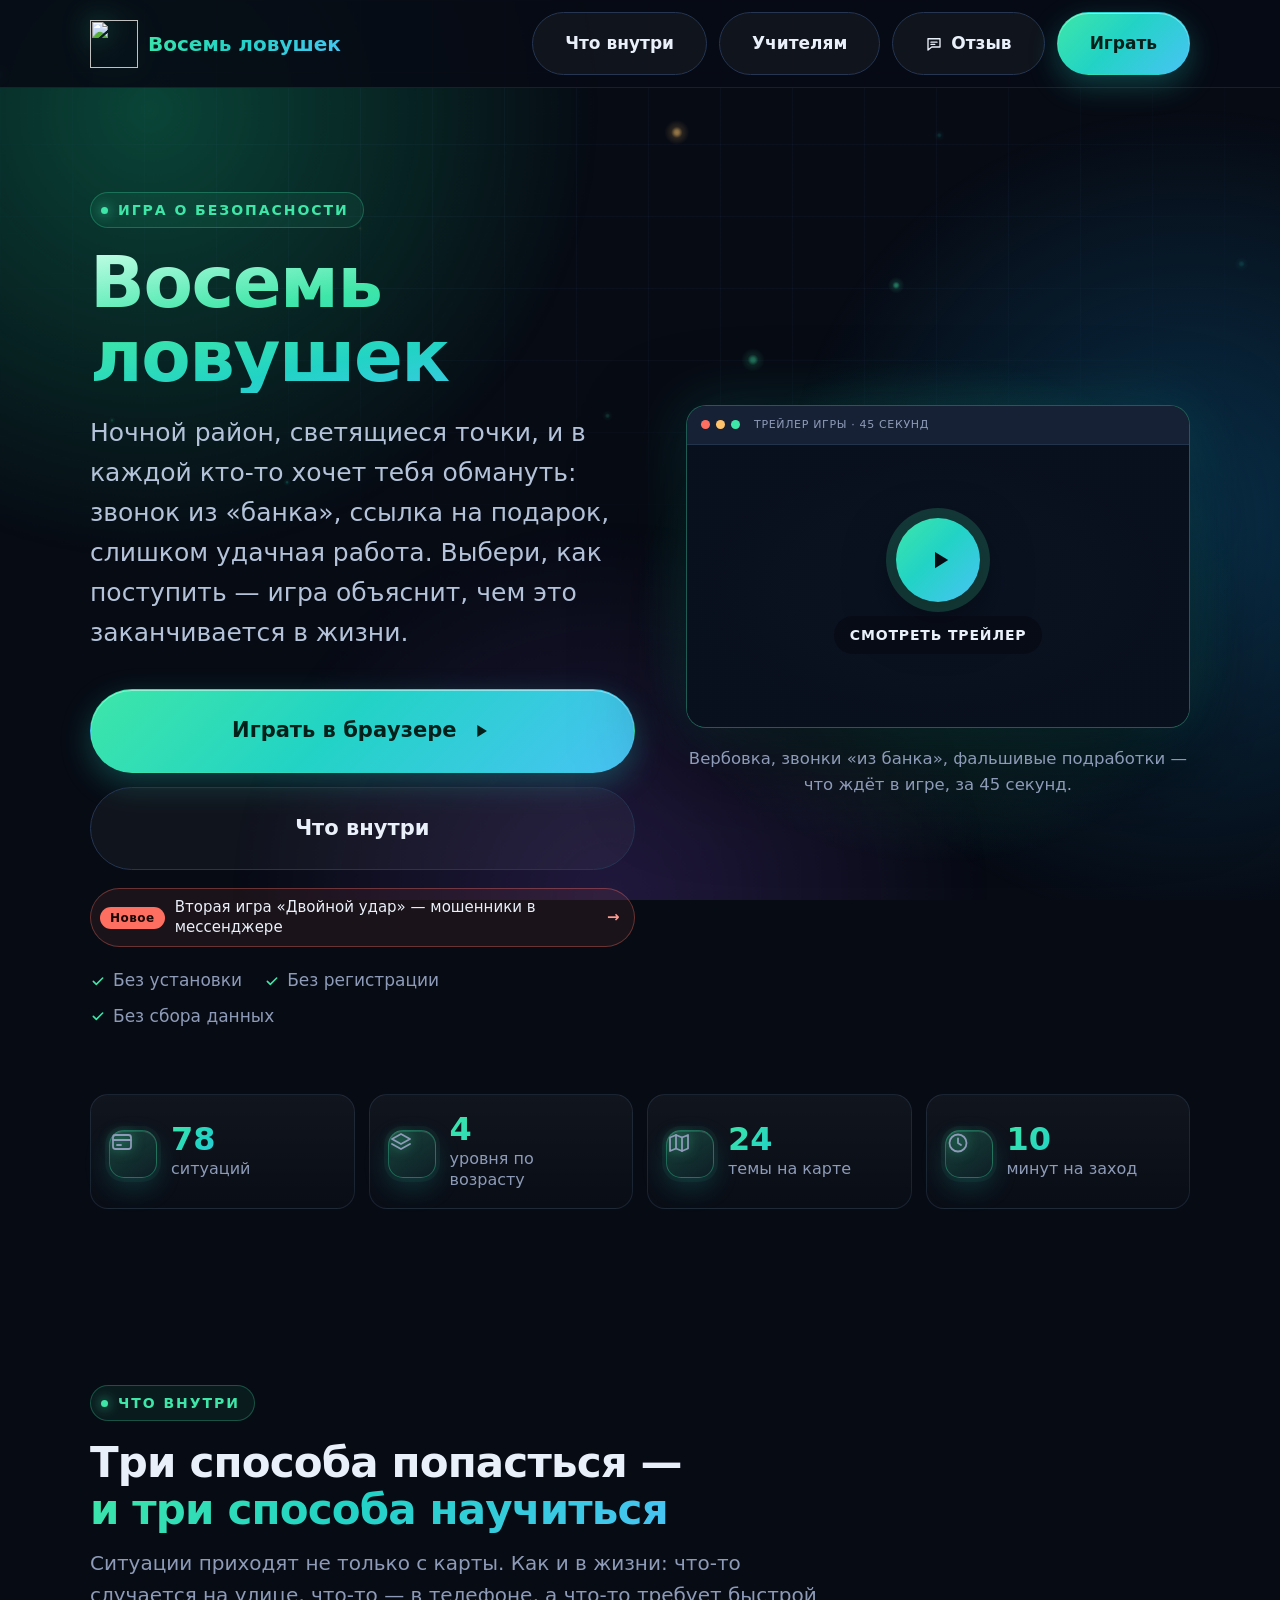
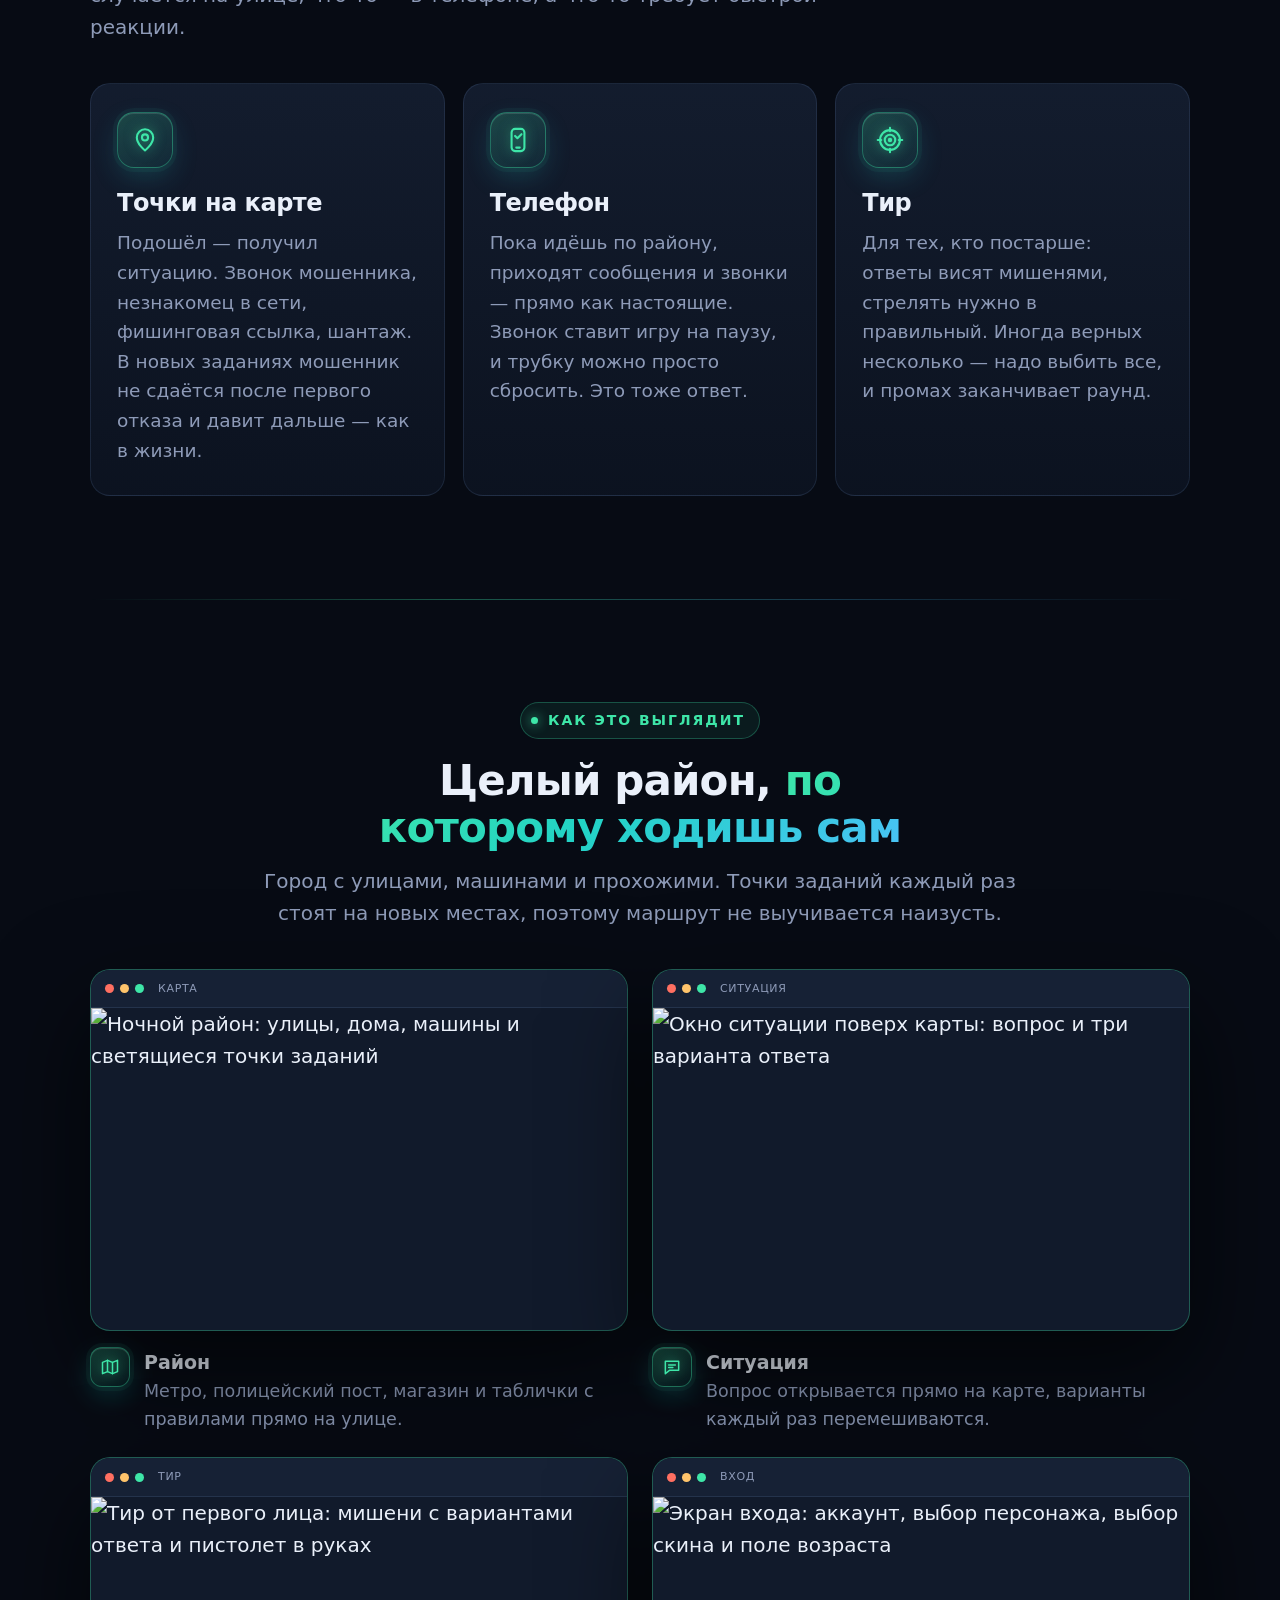
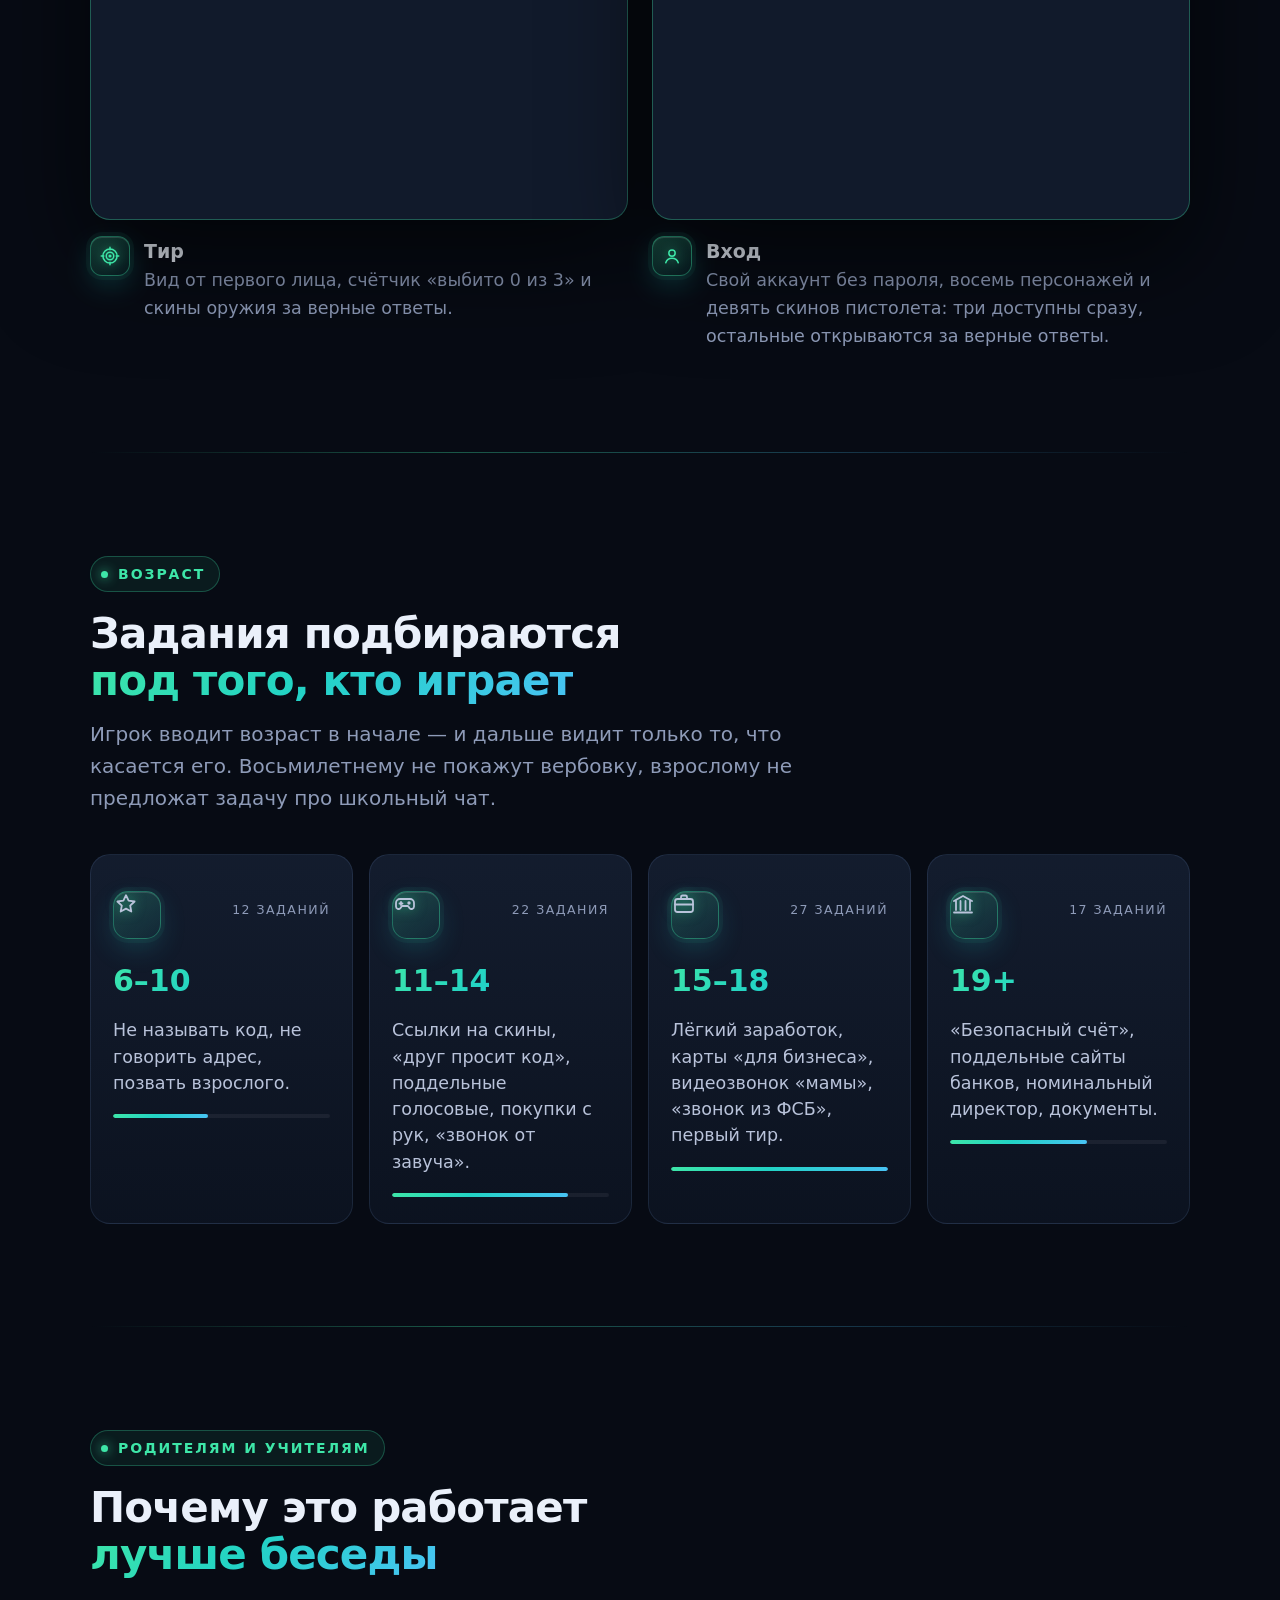
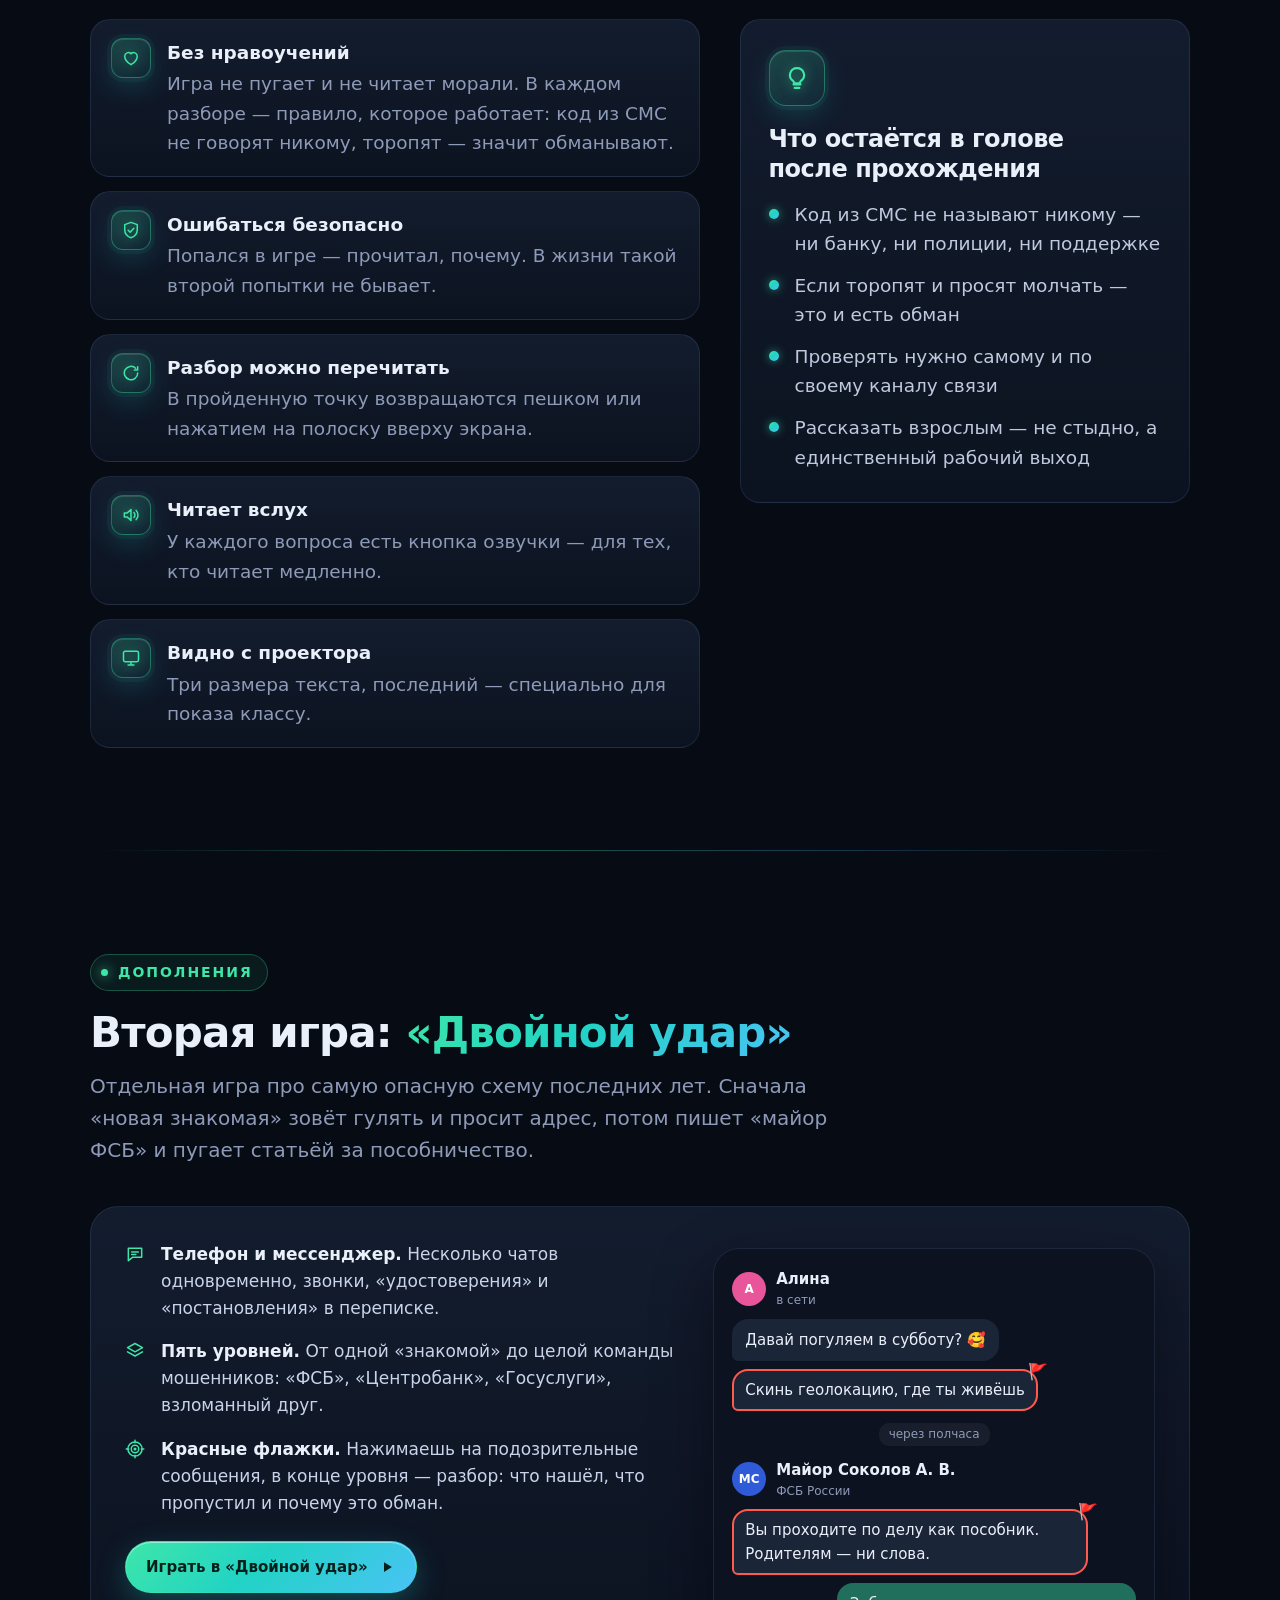
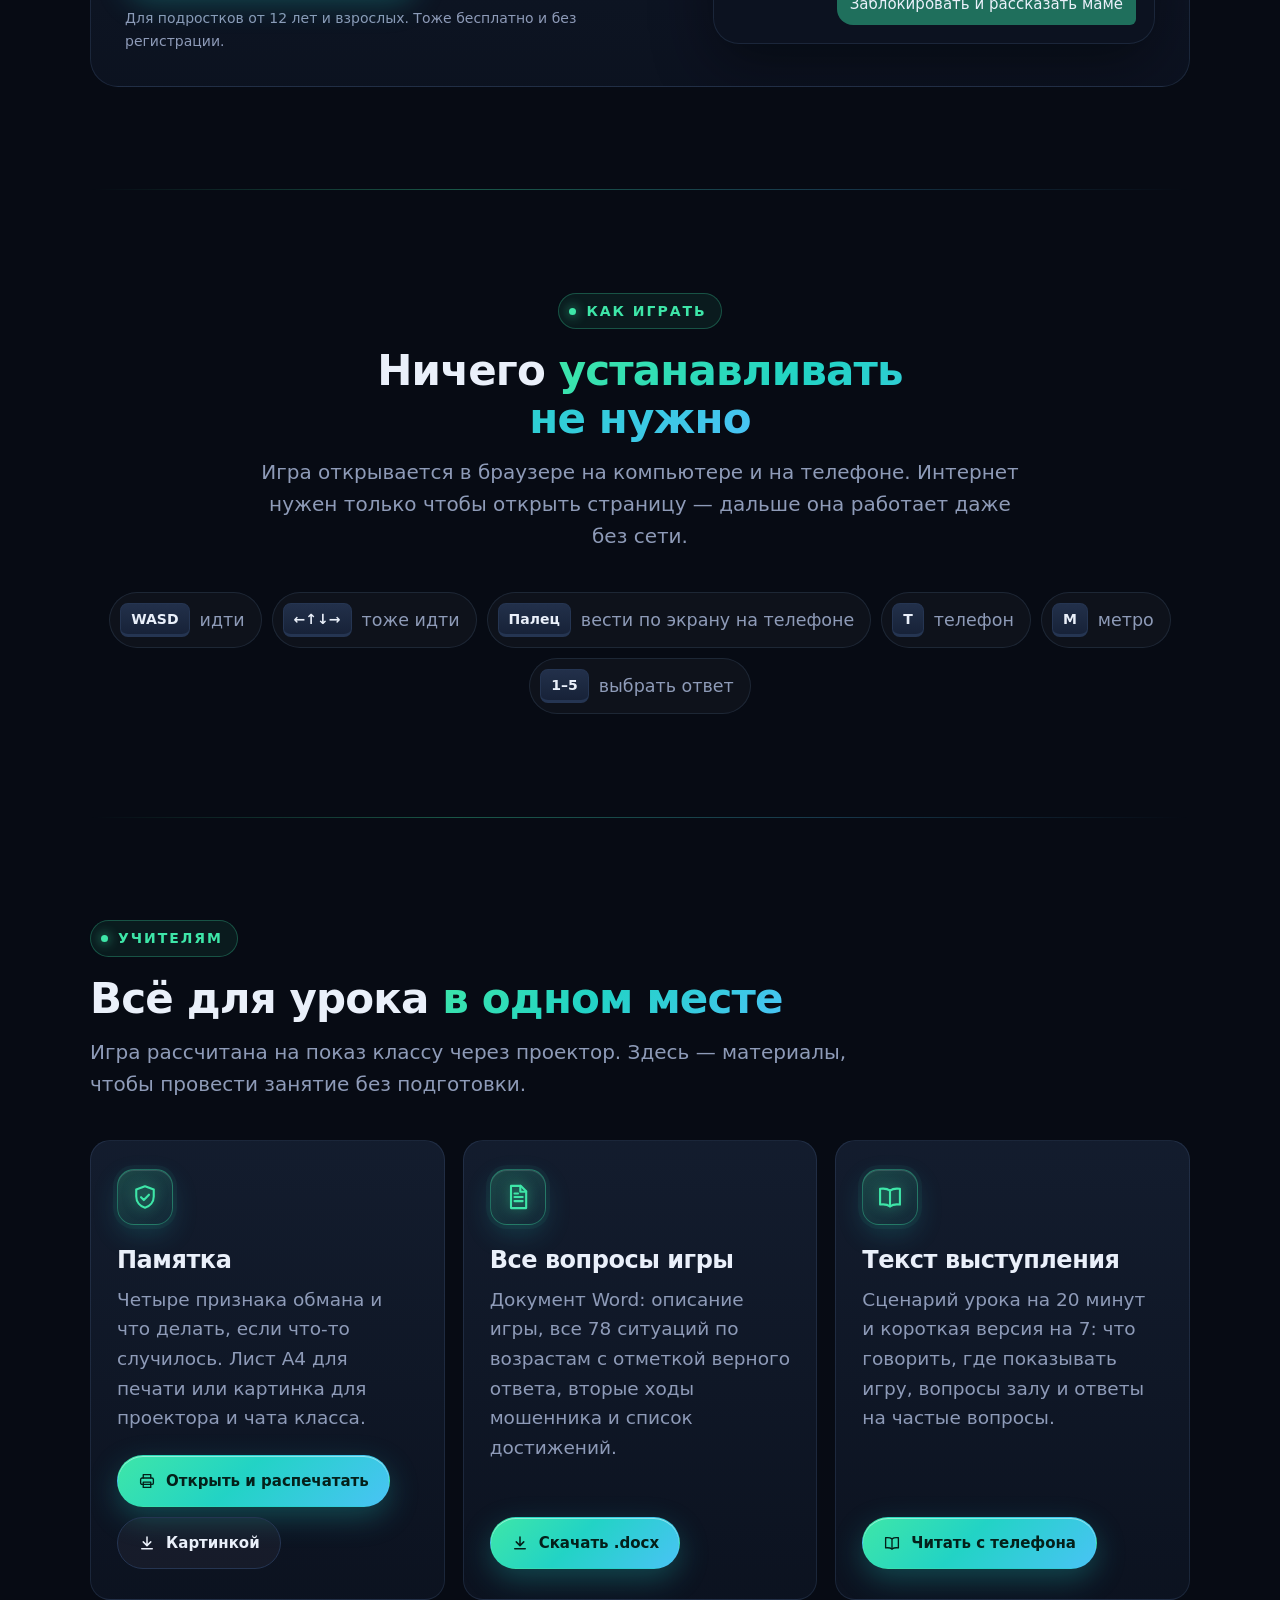
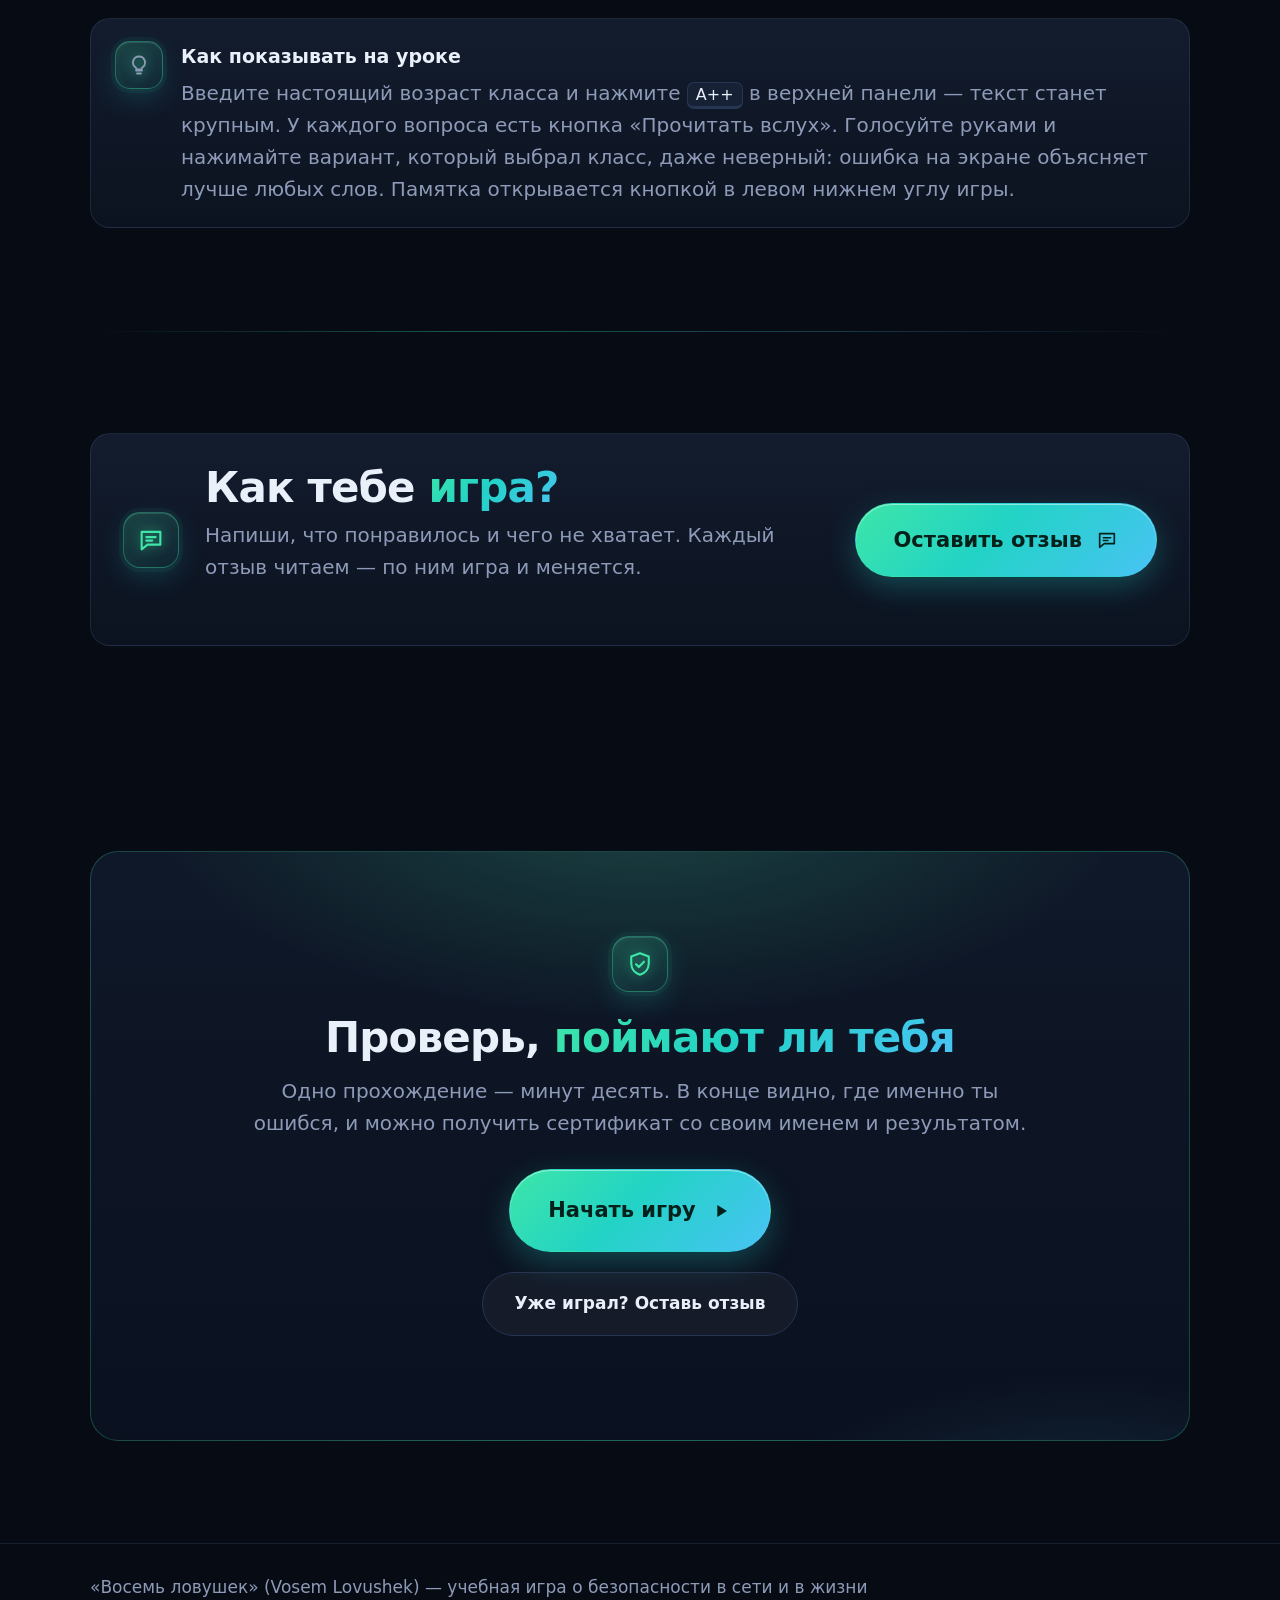
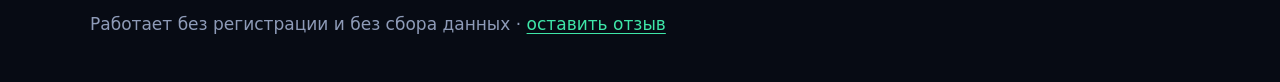
==== commit 6f26a99a: "Для школ: «Я ученик», список «Кто играл», сертификат в «Двойном ударе» - Отзыв и аккаунт в обеих игр" ====
--- a/site/index.html
+++ b/site/index.html
@@ -605,6 +605,14 @@
   .fb input:focus, .fb textarea:focus { outline: none; border-color: var(--mint); box-shadow: 0 0 0 3px rgba(62, 230, 168, .18); }
   .fb__trap { position: absolute; left: -9999px; width: 1px; height: 1px; opacity: 0; }
   .fb__note { margin: 0; font-size: 14.5px; color: var(--muted); }
+  .fb__pupil { display: inline-flex; align-items: center; gap: 10px; align-self: flex-start; padding: 10px 14px; border-radius: 12px; border: 1px solid var(--fog); background: rgba(7, 11, 20, .55); color: var(--paper); font: inherit; font-weight: 600; font-size: 15px; cursor: pointer; }
+  .fb__pupil:hover, .fb__pupil[aria-pressed="true"] { border-color: var(--mint); }
+  .fb__check { width: 20px; height: 20px; border-radius: 6px; border: 2px solid var(--muted); display: grid; place-items: center; flex: none; }
+  .fb__pupil[aria-pressed="true"] .fb__check { background: var(--grad); border-color: transparent; }
+  .fb__pupil[aria-pressed="true"] .fb__check::after { content: ""; width: 9px; height: 5px; border-left: 2.5px solid var(--ink); border-bottom: 2.5px solid var(--ink); transform: translateY(-1px) rotate(-45deg); }
+  .fb__pupilbox { display: grid; grid-template-columns: 1fr 1fr 96px; gap: 12px; }
+  .fb__pupilbox[hidden], .fb__pair[hidden] { display: none; }
+  @media (max-width: 520px) { .fb__pupilbox { grid-template-columns: 1fr 1fr; } .fb__block--grade { grid-column: 1 / -1; } }
   .fb__status { margin: 0; min-height: 1.4em; font-size: 16px; color: var(--muted); }
   .fb__status.is-error { color: var(--alarm); }
   /* кулдаун: кнопка приглушена и показывает, сколько ждать */
@@ -1098,7 +1106,7 @@
       </div>
     </div>
 
-    <div class="fb__pair">
+    <div class="fb__pair" id="fbPlain">
       <div class="fb__block">
         <label class="fb__label" for="fbName">Имя</label>
         <input type="text" id="fbName" maxlength="60" autocomplete="given-name" placeholder="Например: Маша">
@@ -1109,6 +1117,23 @@
       </div>
     </div>
 
+    <!-- «Я ученик»: вместо имени и возраста — имя, фамилия и класс, для школ -->
+    <button type="button" class="fb__pupil" id="fbPupil" aria-pressed="false" aria-controls="fbPupilBox"><span class="fb__check" aria-hidden="true"></span>Я ученик</button>
+    <div class="fb__pupilbox" id="fbPupilBox" hidden>
+      <div class="fb__block">
+        <label class="fb__label" for="fbFirst">Имя</label>
+        <input type="text" id="fbFirst" maxlength="30" autocomplete="given-name" placeholder="Маша">
+      </div>
+      <div class="fb__block">
+        <label class="fb__label" for="fbLast">Фамилия</label>
+        <input type="text" id="fbLast" maxlength="30" autocomplete="family-name" placeholder="Иванова">
+      </div>
+      <div class="fb__block fb__block--grade">
+        <label class="fb__label" for="fbGrade">Класс</label>
+        <input type="text" id="fbGrade" maxlength="10" autocomplete="off" placeholder="7Б">
+      </div>
+    </div>
+
     <div class="fb__block">
       <label class="fb__label" for="fbText">Отзыв об игре</label>
       <textarea id="fbText" maxlength="1500" rows="3" placeholder="Что понравилось, что было непонятно или сложно"></textarea>
@@ -1122,7 +1147,7 @@
     <!-- ловушка для ботов: человек это поле не видит -->
     <input type="text" class="fb__trap" id="fbWebsite" name="website" tabindex="-1" autocomplete="off" aria-hidden="true">
 
-    <p class="fb__note">Имя и возраст — по желанию. Не пиши фамилию, телефон и адрес. Отзыв прочитают только авторы игры.</p>
+    <p class="fb__note" id="fbNote">Имя и возраст — по желанию. Не пиши фамилию, телефон и адрес. Отзыв прочитают только авторы игры.</p>
     <button class="btn btn--go" type="submit" id="fbSend">Отправить отзыв</button>
     <p class="fb__status" id="fbStatus" role="status"></p>
   </form>
@@ -1264,6 +1289,28 @@
       var status = document.getElementById("fbStatus");
       var send = document.getElementById("fbSend");
       rating = 0;
+
+      // «Я ученик»: прячем имя с возрастом, показываем имя, фамилию и класс
+      var pupilBtn = document.getElementById("fbPupil"), pupilBox = document.getElementById("fbPupilBox");
+      var noteEl = document.getElementById("fbNote"), noteText = noteEl.textContent;
+      pupilBtn.addEventListener("click", function () {
+        var on = pupilBtn.getAttribute("aria-pressed") !== "true";
+        pupilBtn.setAttribute("aria-pressed", on ? "true" : "false");
+        pupilBox.hidden = !on;
+        document.getElementById("fbPlain").hidden = on;
+        noteEl.textContent = on
+          ? "Имя, фамилию и класс увидят только авторы игры и твой учитель. Телефон и адрес не пиши."
+          : noteText;
+        if (on) document.getElementById("fbFirst").focus();
+      });
+      function pupilName(v) {
+        v = String(v || "").replace(/[^A-Za-zА-Яа-яЁё' -]/g, "").replace(/\s+/g, " ").replace(/^[ '-]+|[ '-]+$/g, "");
+        return v.split("-").map(function (p) { return p.charAt(0).toUpperCase() + p.slice(1); }).join("-");
+      }
+      function pupilGrade(v) {
+        var m = /^\s*(\d{1,2})\s*[-–]?\s*([А-ЯЁа-яёA-Za-z]?)\s*(класс|кл\.?)?\s*$/i.exec(String(v || ""));
+        return m && +m[1] >= 1 && +m[1] <= 11 ? m[1] + m[2].toUpperCase() : "";
+      }
       // n — от 0 до 5 с шагом 0,5: 4,5 — четыре полные звезды и половинка пятой
       function paintStars(n, preview) {
         starsBox.classList.toggle("is-preview", !!preview && n !== rating);
@@ -1329,6 +1376,14 @@
         var text = document.getElementById("fbText").value.trim();
         var wish = document.getElementById("fbWish").value.trim();
         if (!text && !wish) { say("Напиши хотя бы пару слов — в отзыве или в том, что добавить.", "error"); return; }
+        var student = null;
+        if (pupilBtn.getAttribute("aria-pressed") === "true") {
+          student = { first: pupilName(document.getElementById("fbFirst").value), last: pupilName(document.getElementById("fbLast").value),
+                      grade: pupilGrade(document.getElementById("fbGrade").value) };
+          if (student.first.length < 2) { say("Напиши имя — хотя бы две буквы.", "error"); document.getElementById("fbFirst").focus(); return; }
+          if (student.last.length < 2) { say("Напиши фамилию — хотя бы две буквы.", "error"); document.getElementById("fbLast").focus(); return; }
+          if (!student.grade) { say("Напиши класс цифрой и буквой, например 7Б.", "error"); document.getElementById("fbGrade").focus(); return; }
+        }
         if (waitLeft()) { syncWait(); say("Слишком много отзывов с этого компьютера подряд. Следующий можно через " + minutes(waitLeft()) + " мин.", "error"); return; }
         send.disabled = true;
         say("Отправляю…");
@@ -1360,8 +1415,9 @@
         };
         xhr.send(JSON.stringify({
           rating: rating || null,
-          name: document.getElementById("fbName").value,
-          age: document.getElementById("fbAge").value,
+          name: student ? student.first : document.getElementById("fbName").value,
+          age: student ? "" : document.getElementById("fbAge").value,
+          student: student,
           text: text,
           wish: wish,
           website: document.getElementById("fbWebsite").value,
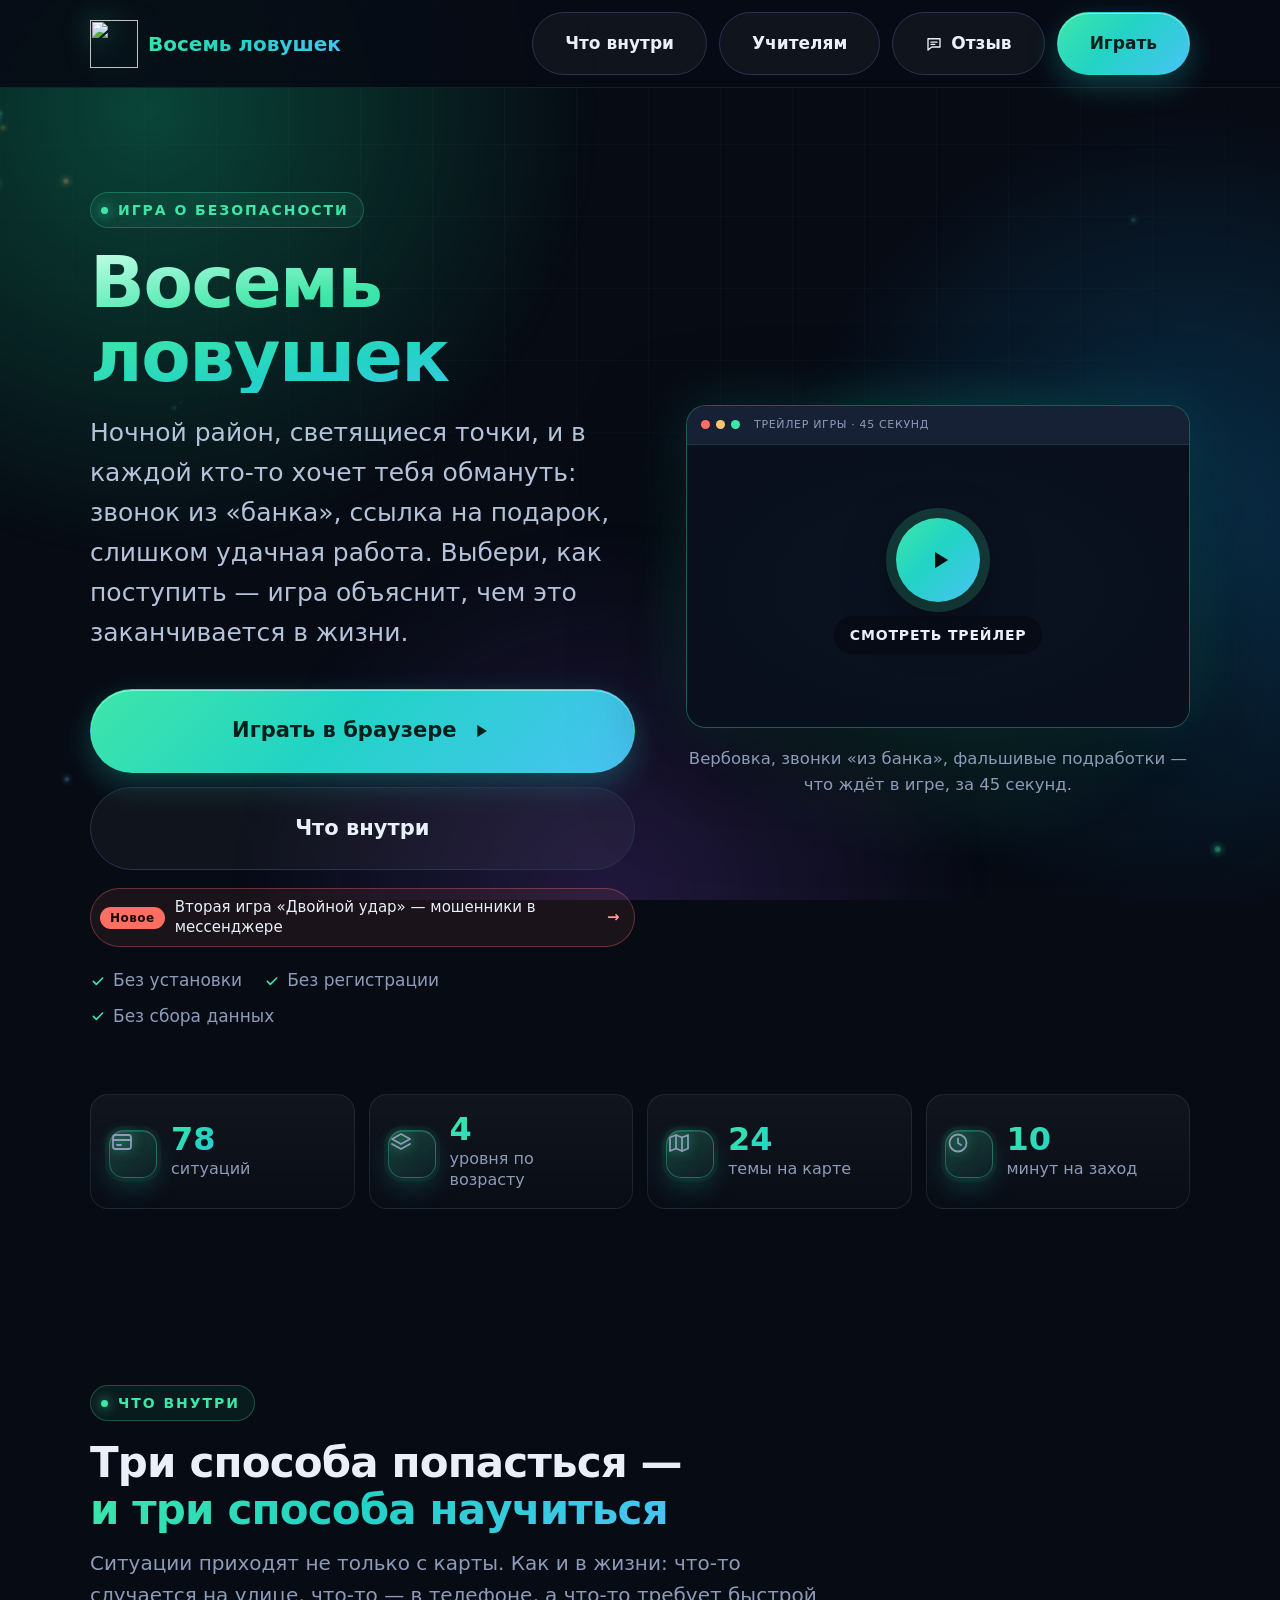
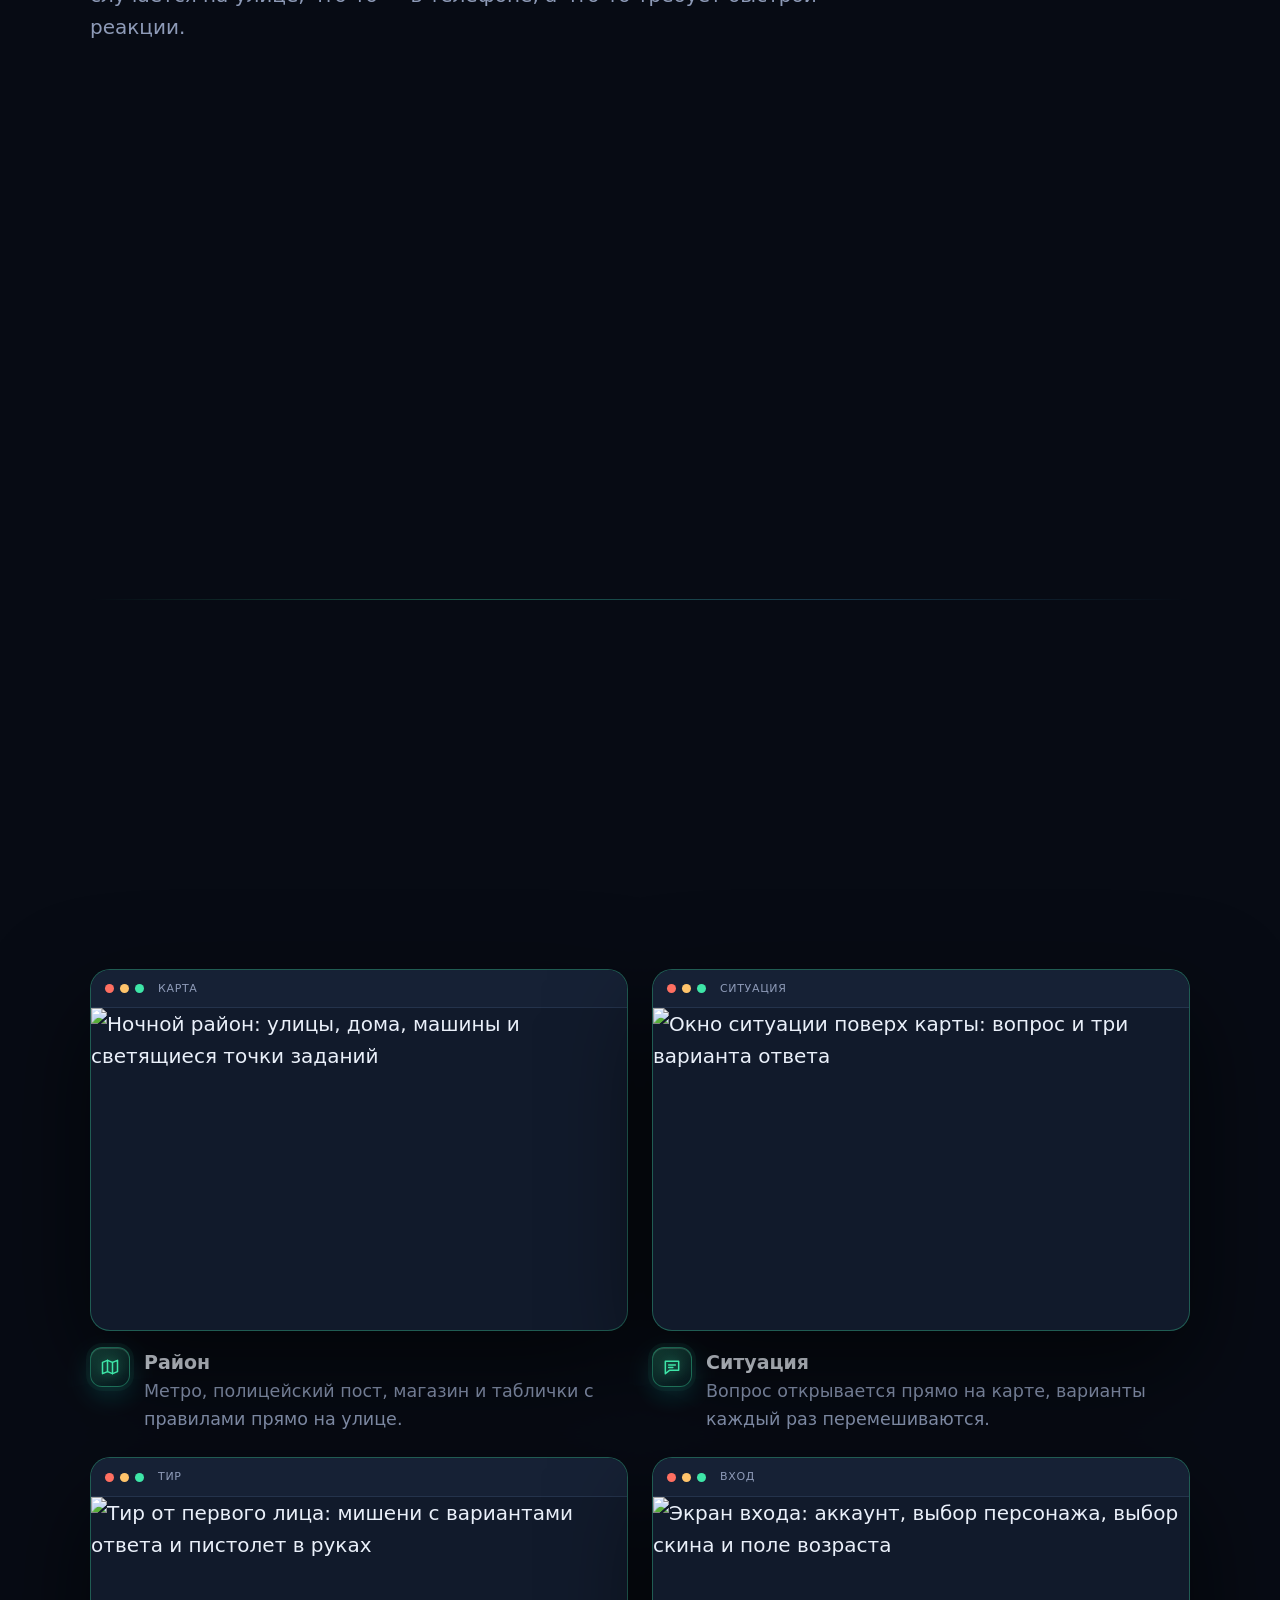
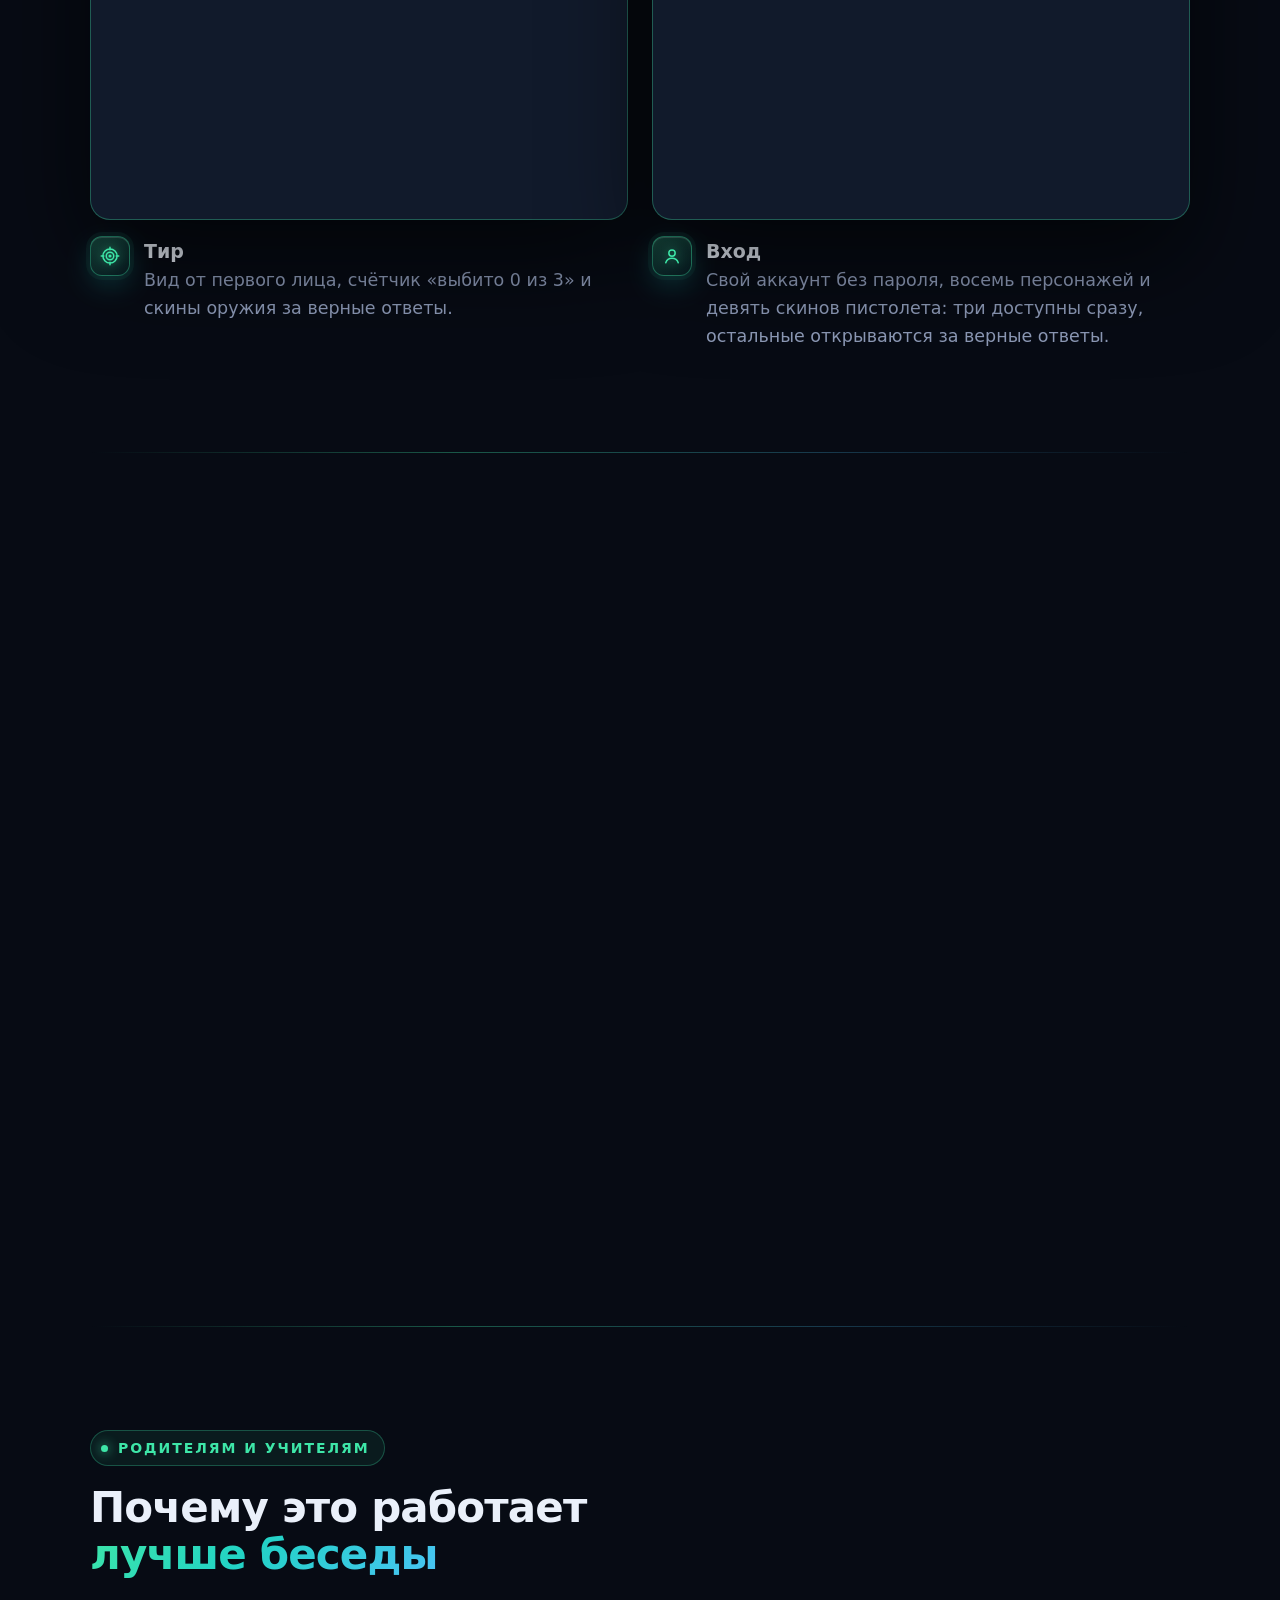
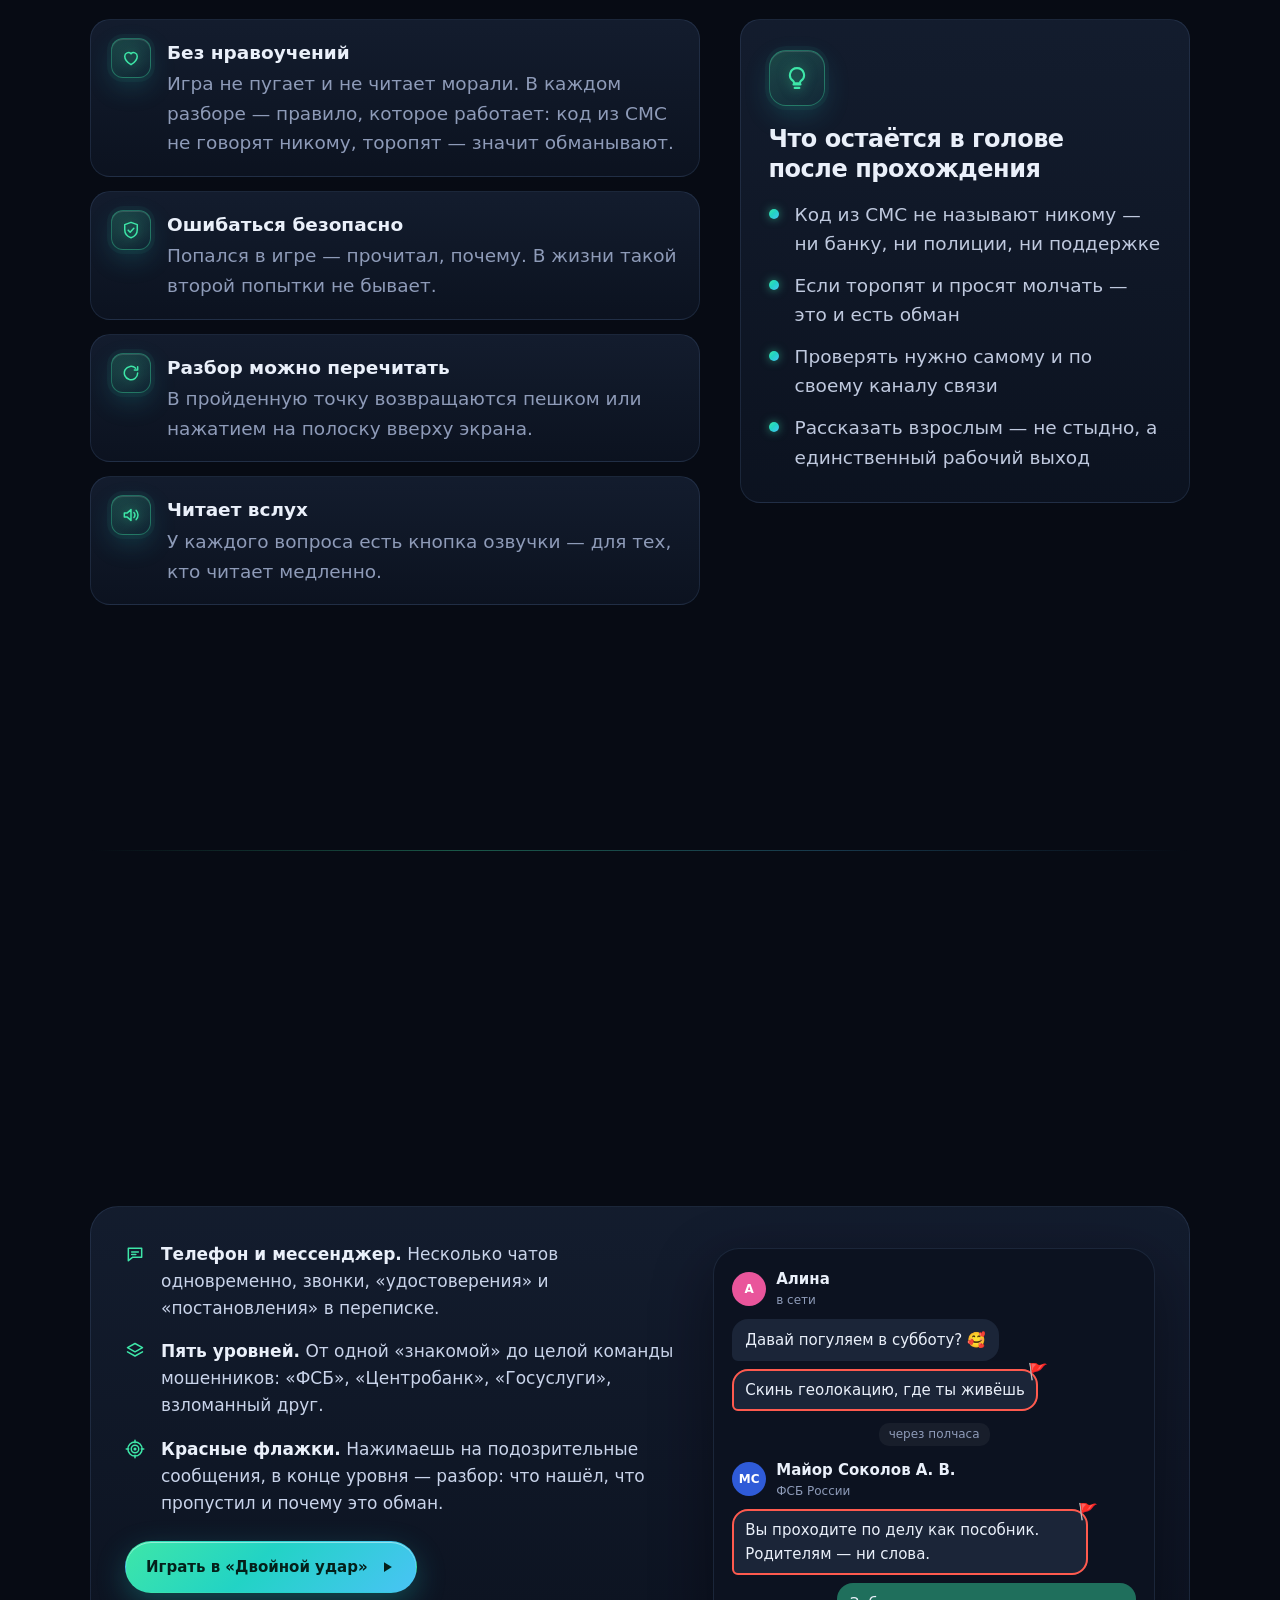
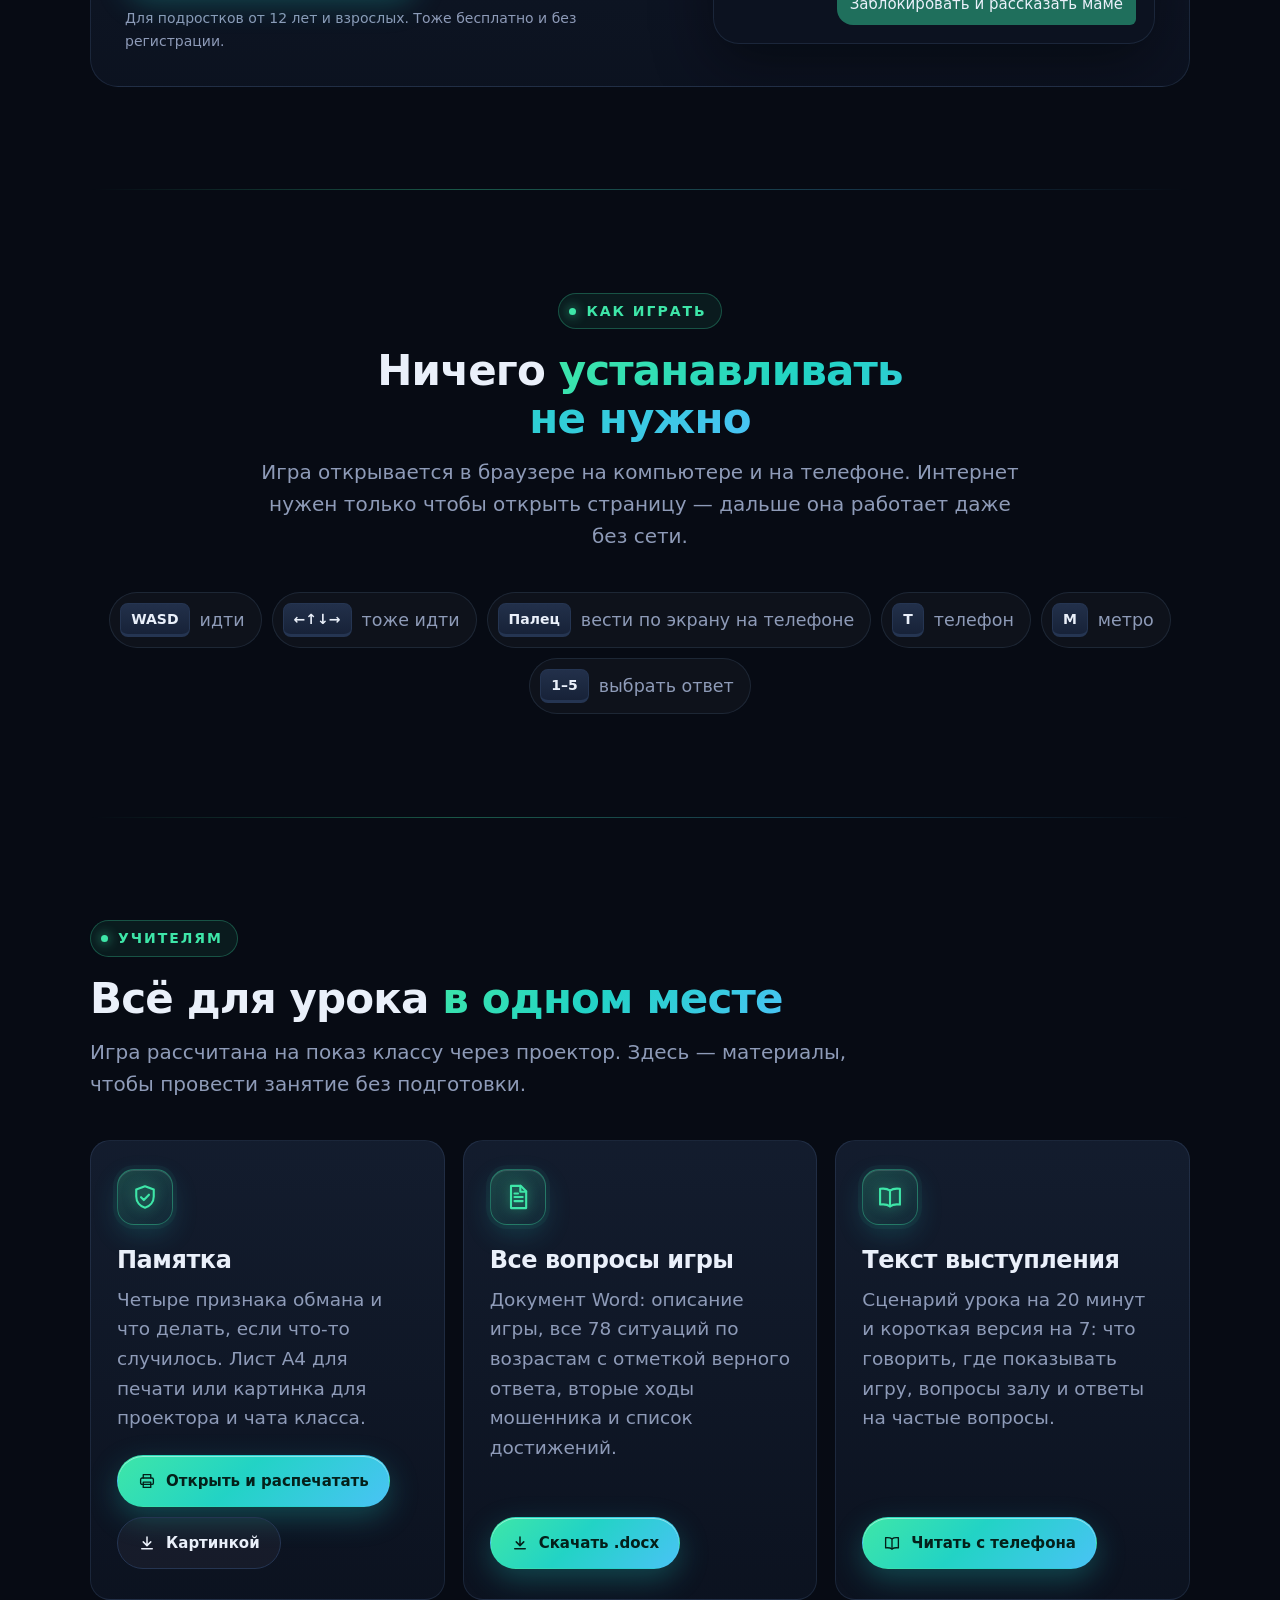
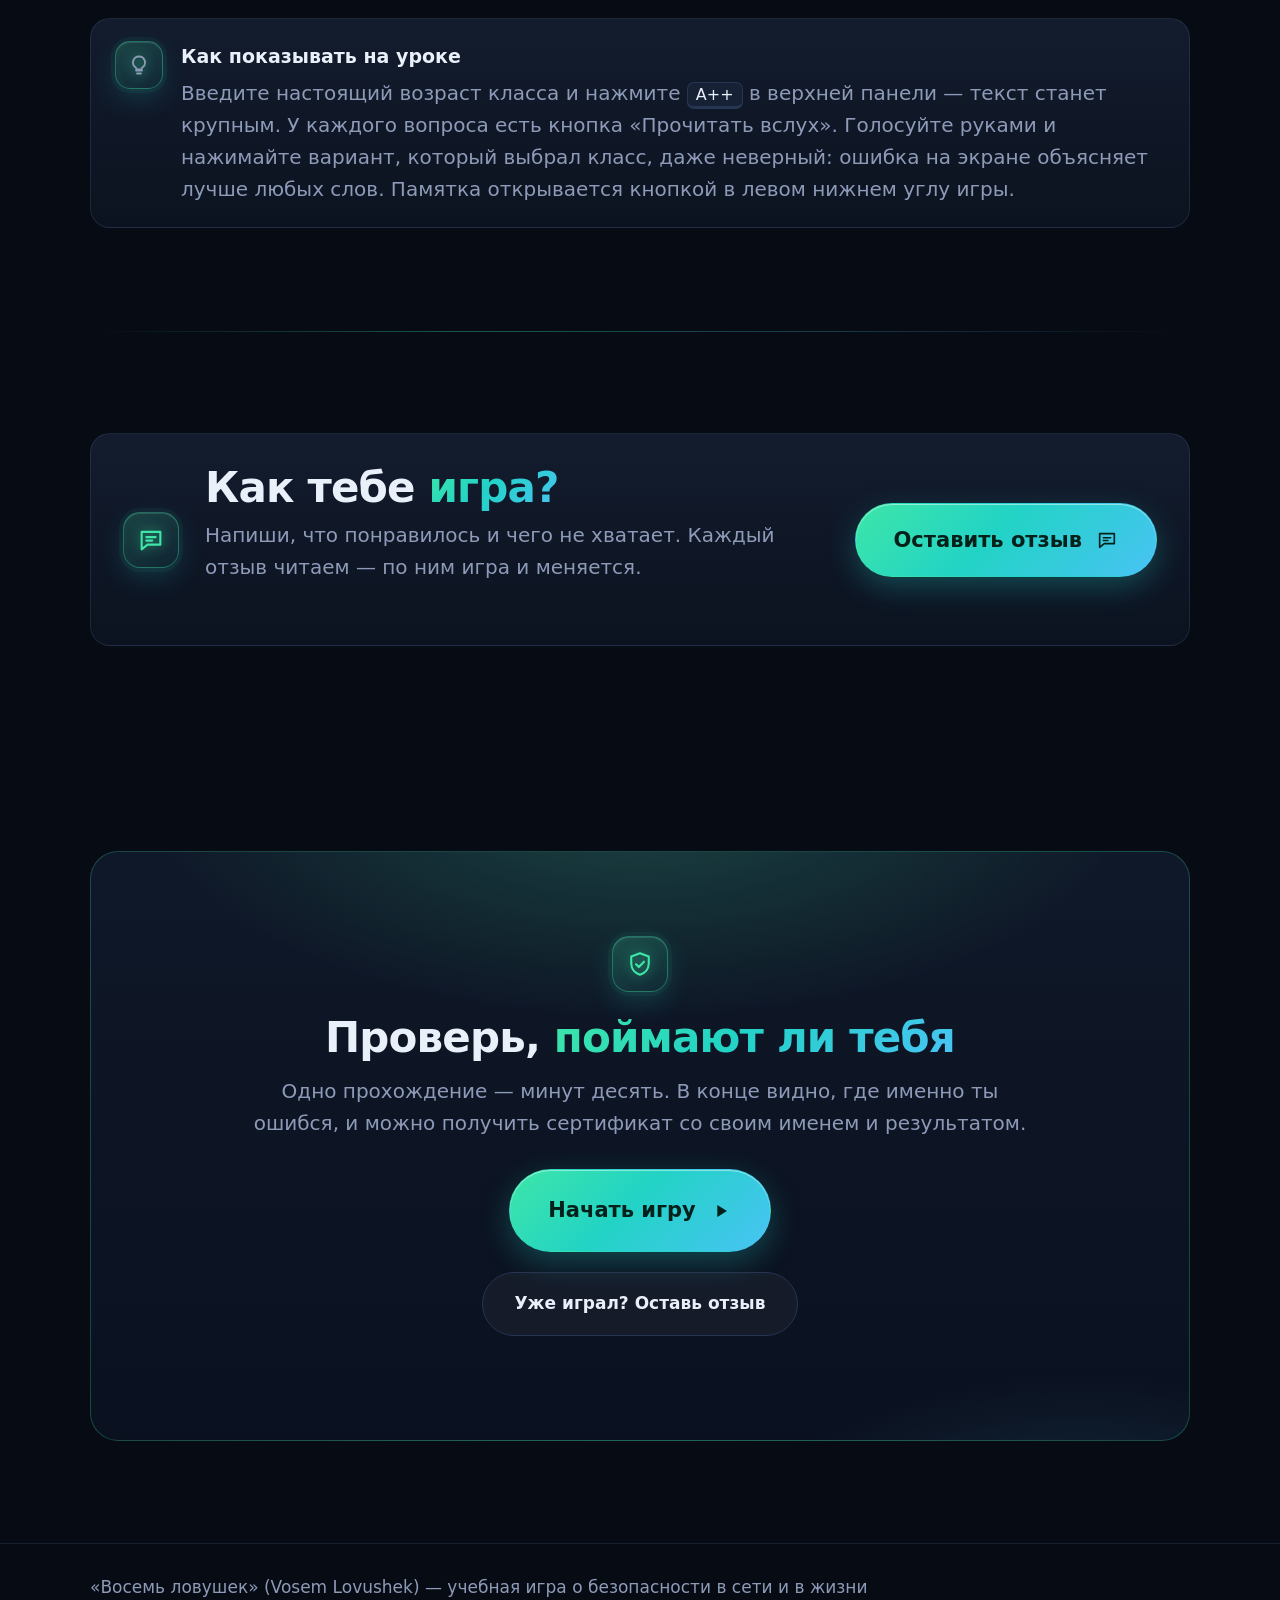
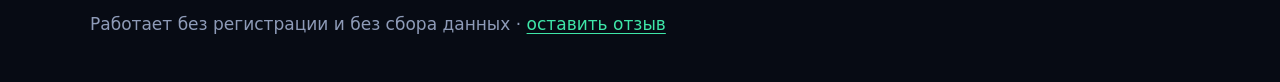
==== commit 1727b45d: "Ученик без ника; кнопка отзыва на телефоне не вылезает за карточку - «Я ученик» в обеих играх: поле " ====
--- a/site/index.html
+++ b/site/index.html
@@ -523,6 +523,9 @@
       linear-gradient(180deg, rgba(17, 26, 43, .9), rgba(11, 17, 32, .9));
   }
   .final .sub { margin-inline: auto; }
+  /* на телефоне длинная кнопка («Уже играл? Оставь отзыв») переносится, а не вылезает за карточку */
+  .final .btn { max-width: 100%; white-space: normal; text-align: center; }
+  @media (max-width: 480px) { .final .btn--ghost { padding: 15px 22px; font-size: 16px; } }
   .final .ico { margin: 0 auto 22px; }
 
   footer { position: relative; border-top: 1px solid var(--line); padding-block: 30px 44px; color: var(--muted); font-size: 17px; }
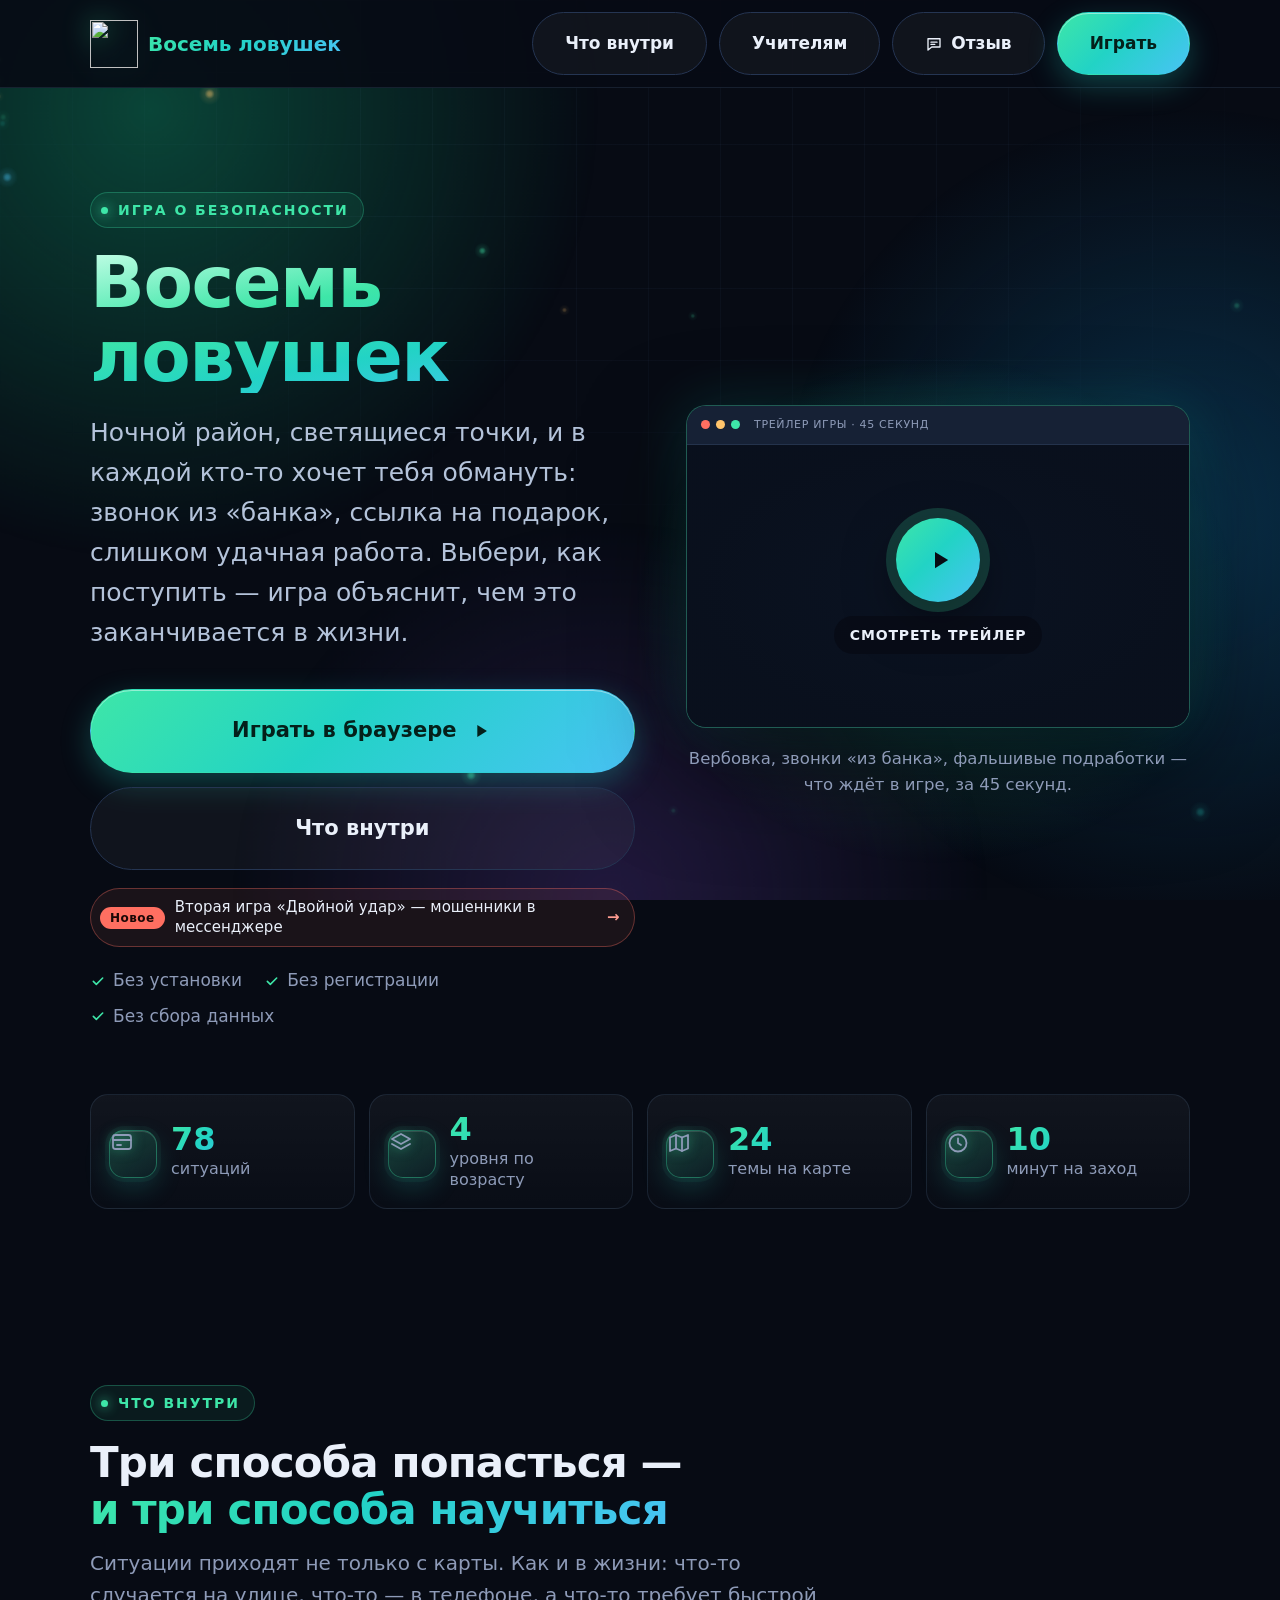
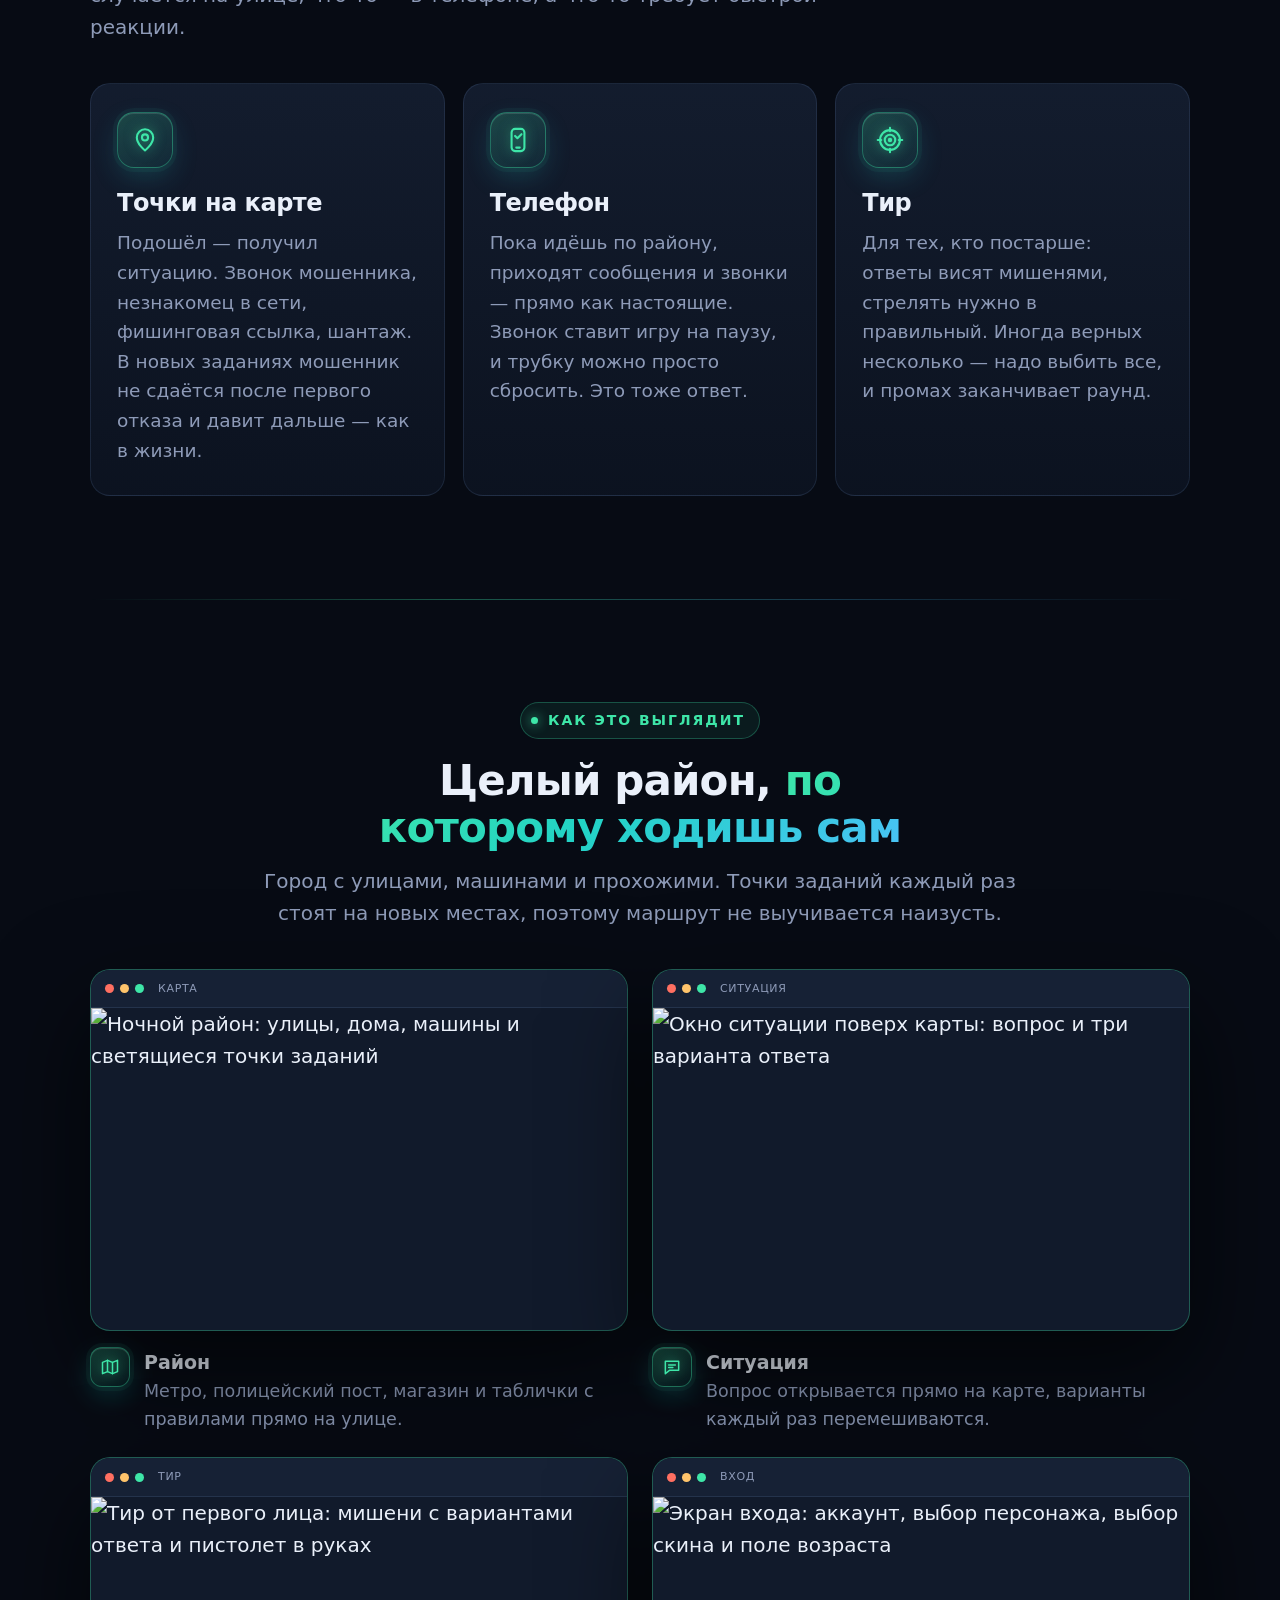
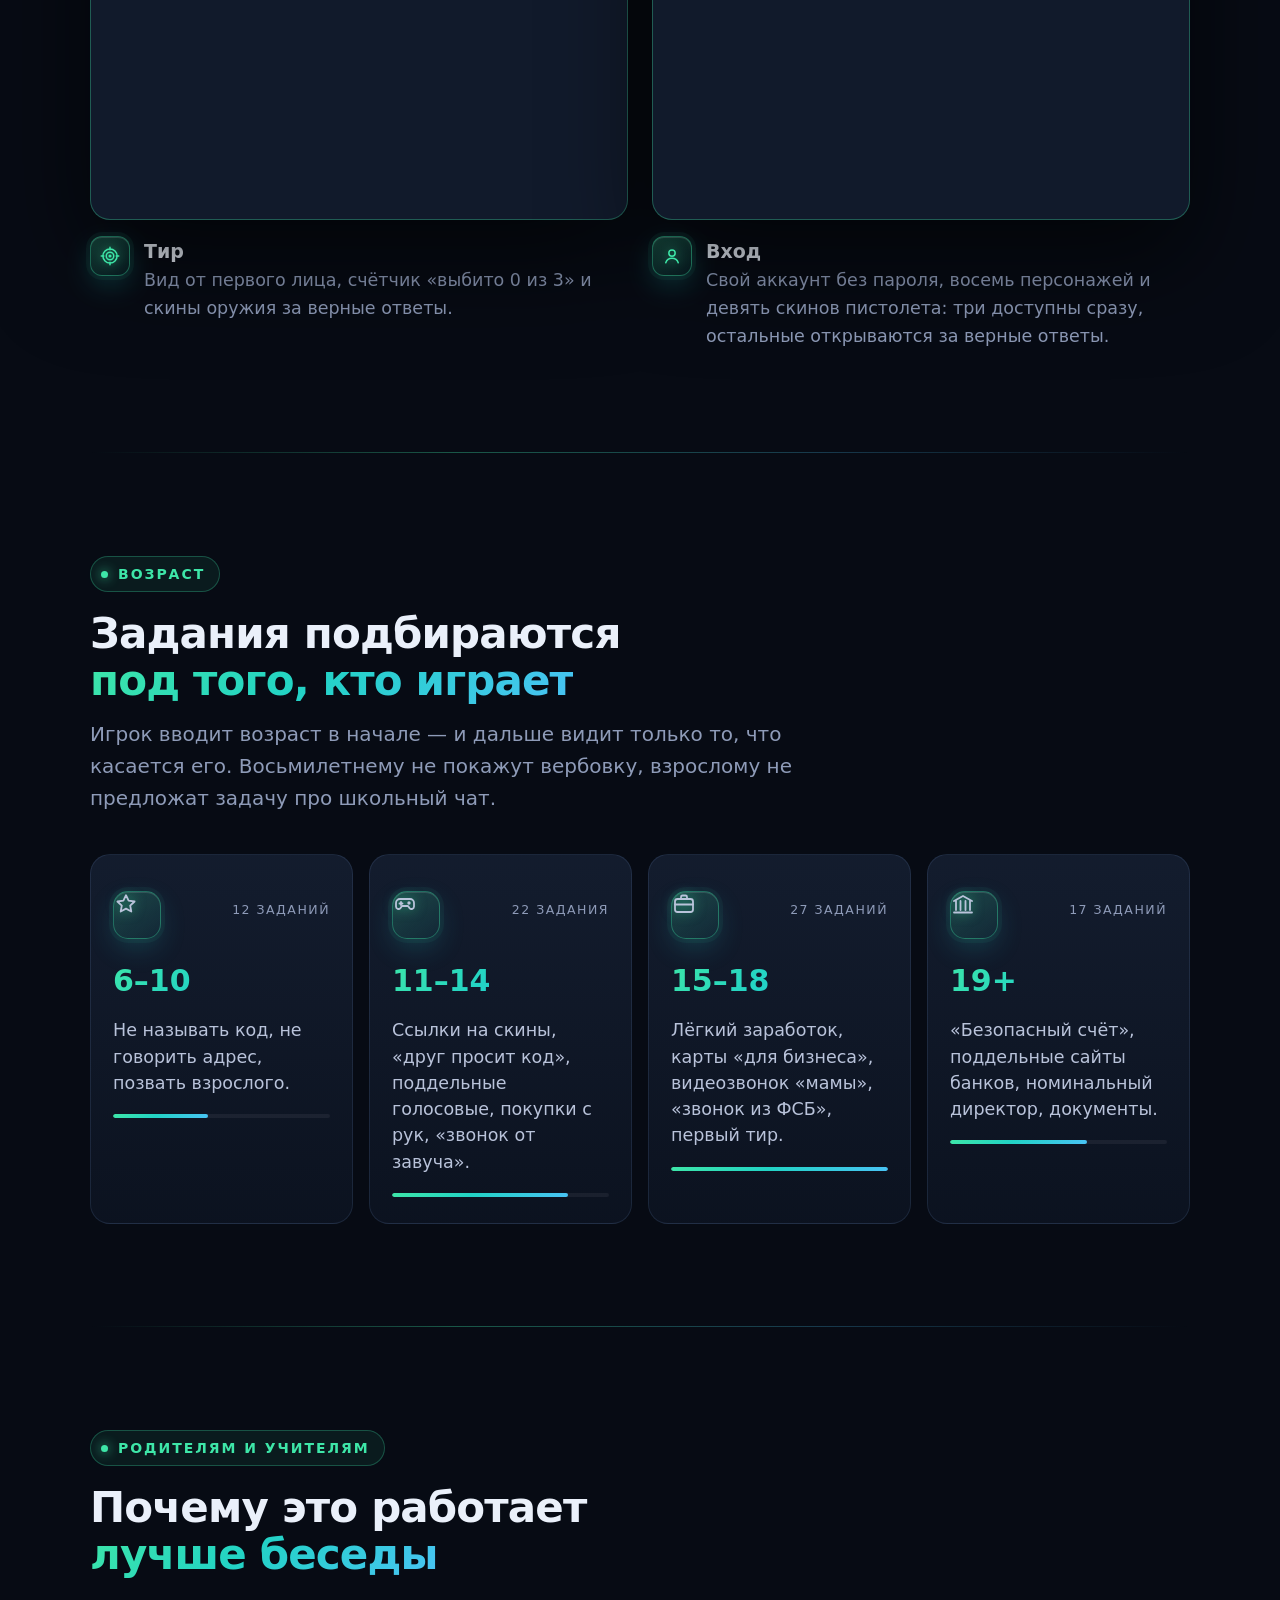
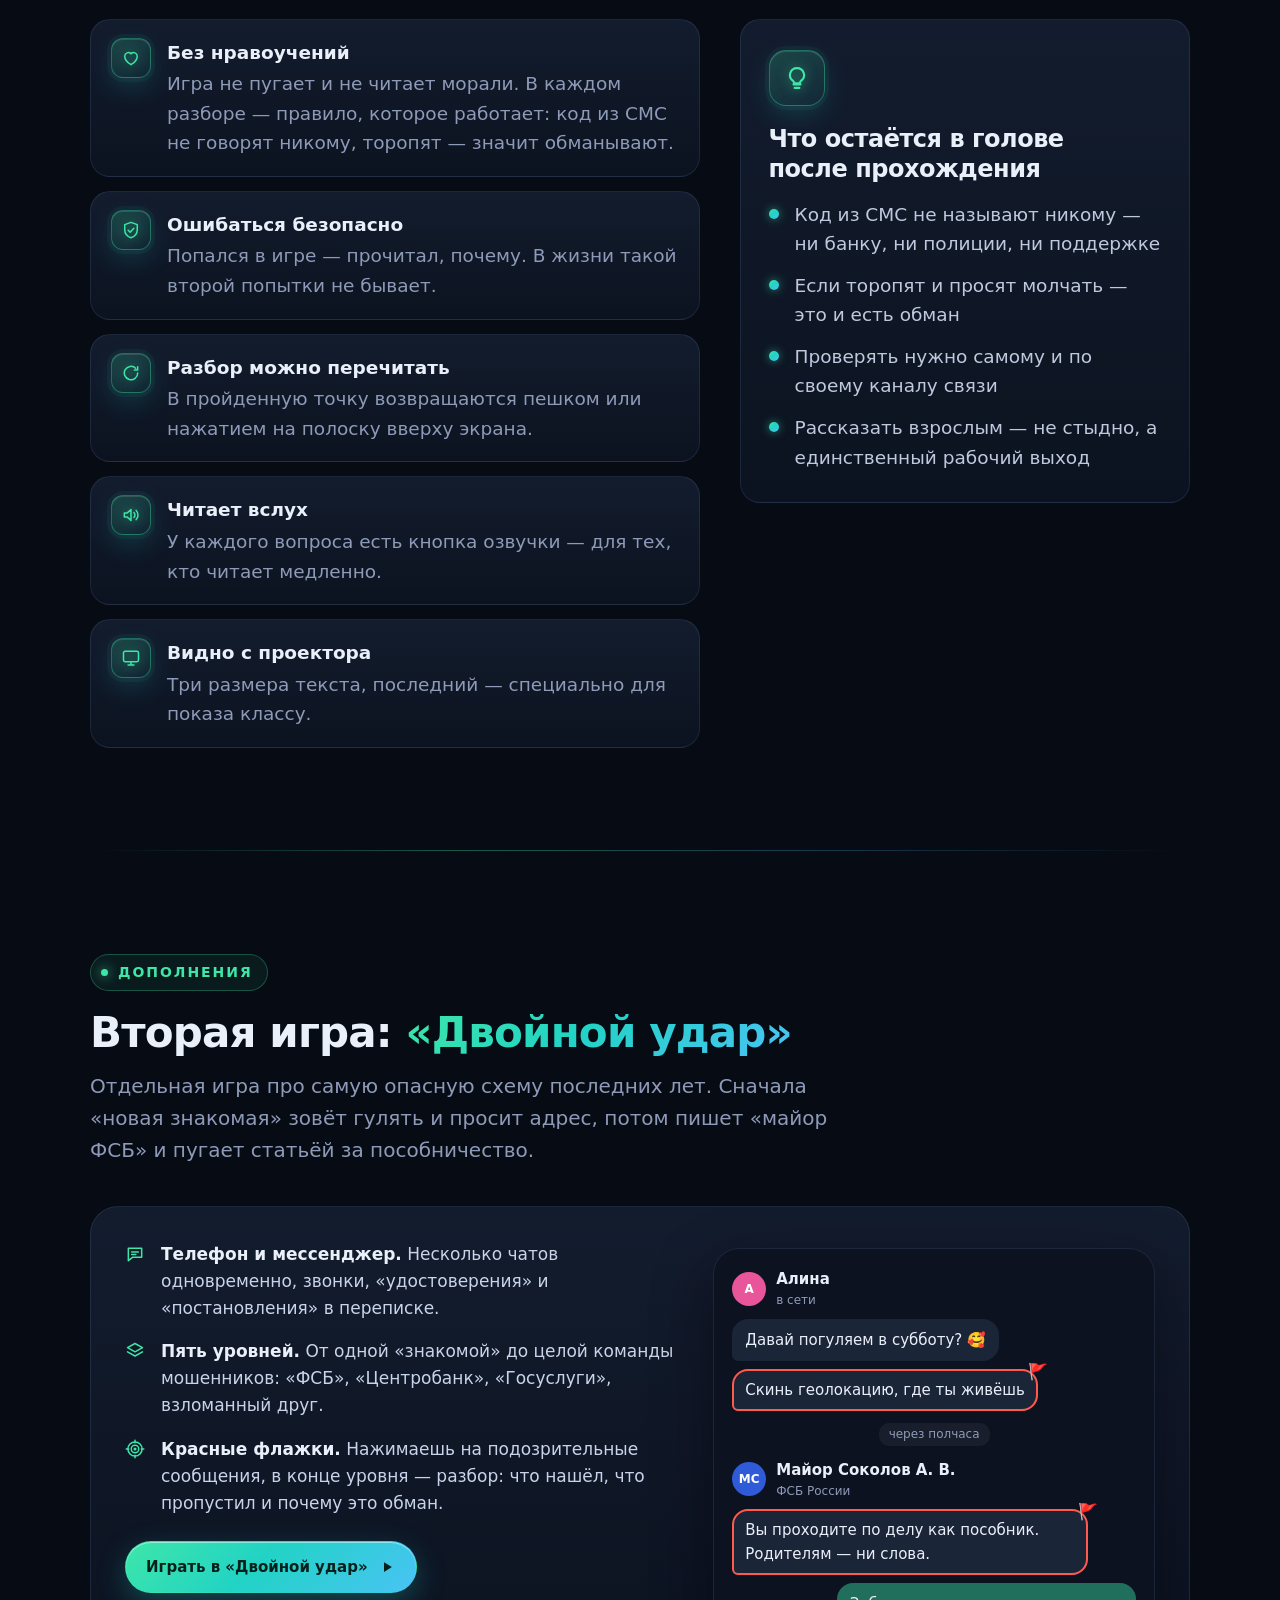
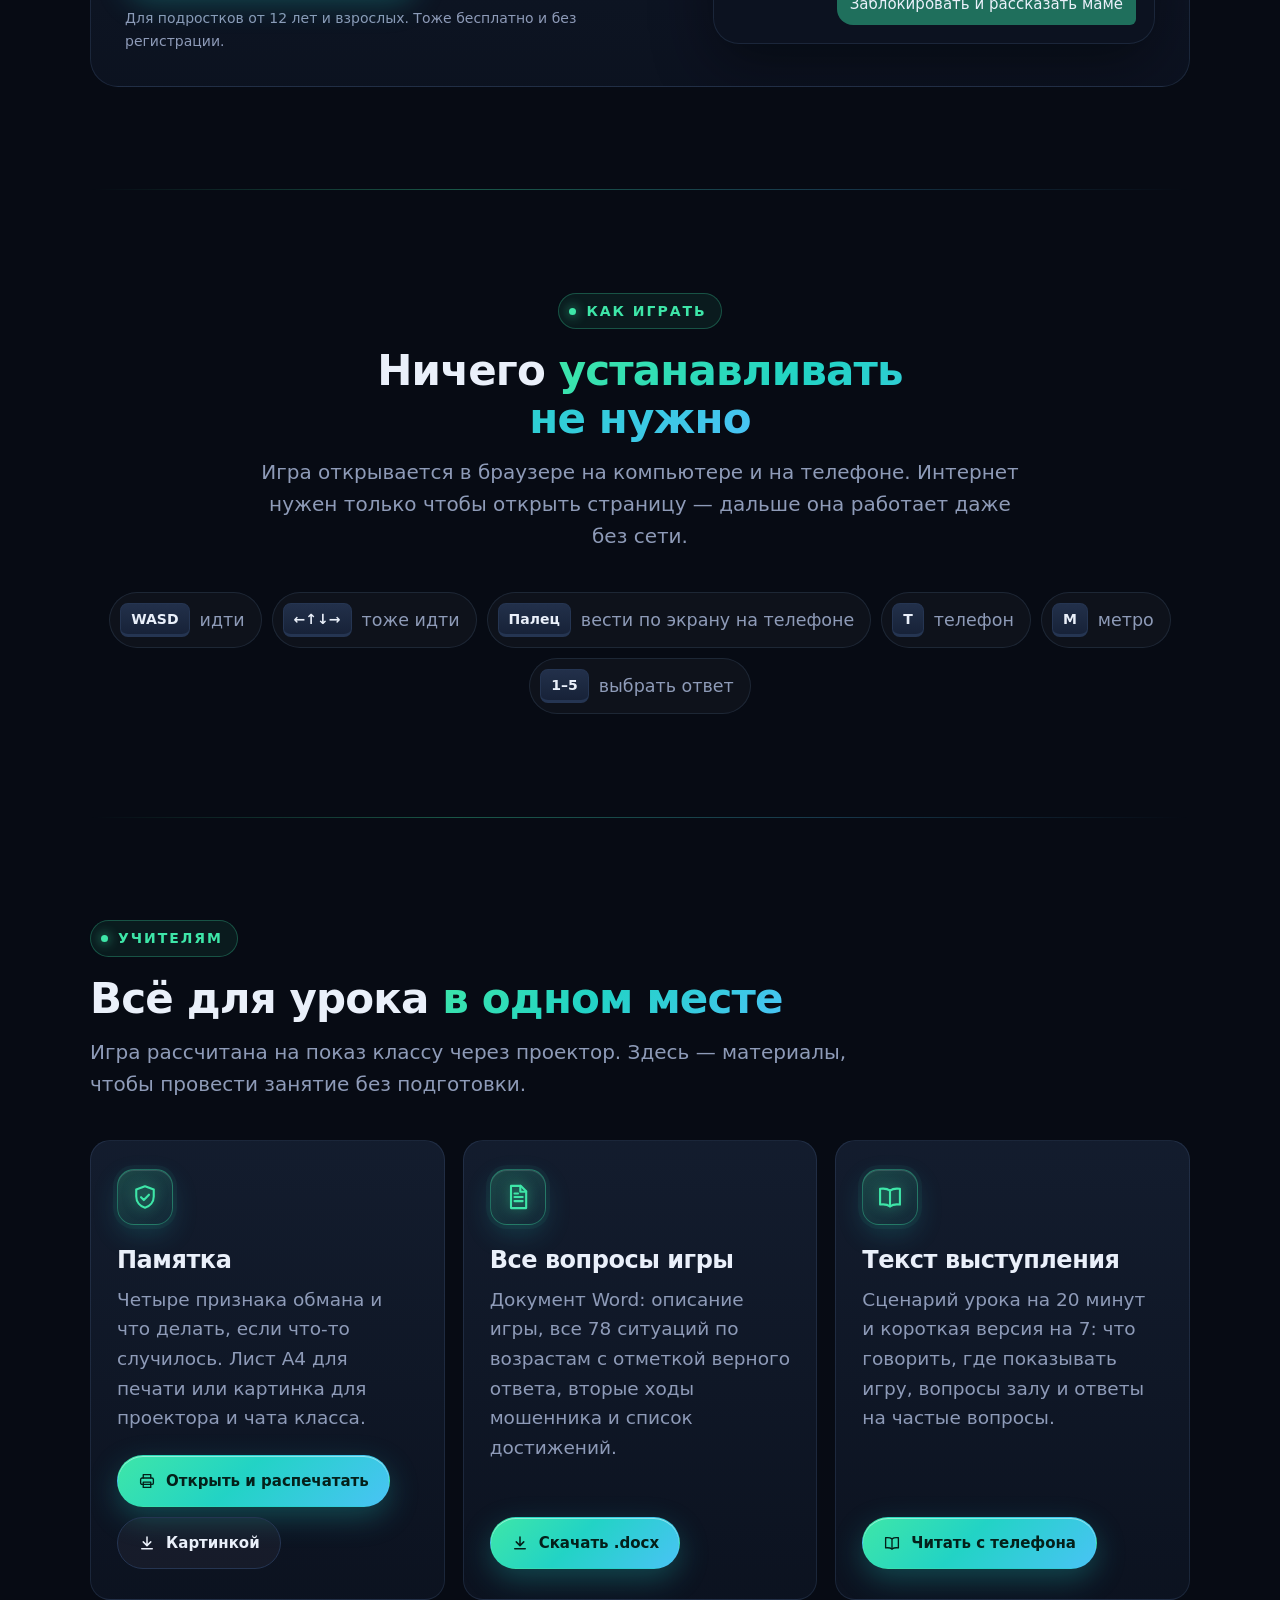
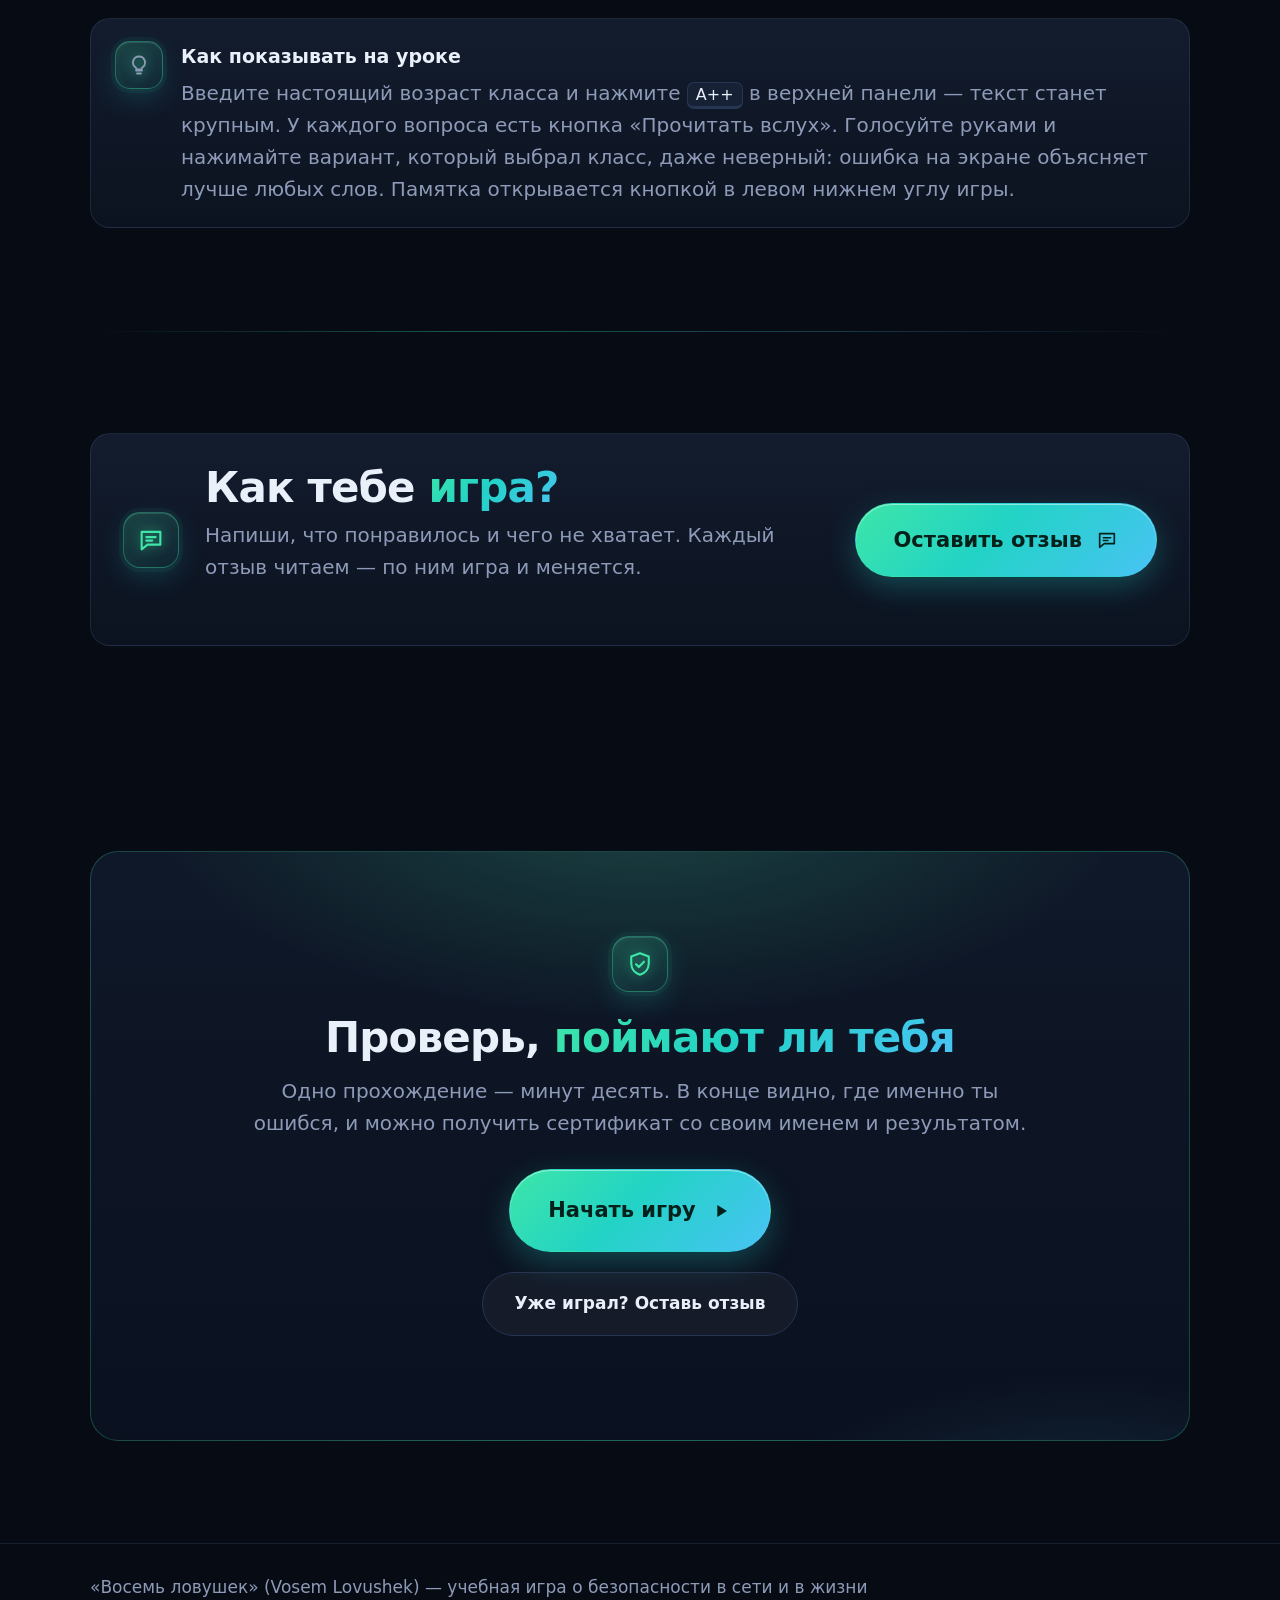
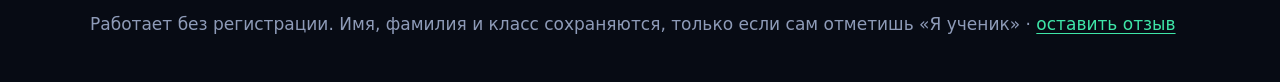
==== commit 176110a0: "Безопасность: заголовки защиты, админка только по https, закрытые данные учеников nginx - общий спис" ====
--- a/site/index.html
+++ b/site/index.html
@@ -1173,7 +1173,7 @@
 <footer>
   <div class="wrap foot__row">
     <span>«Восемь ловушек» (Vosem Lovushek) — учебная игра о безопасности в сети и в жизни</span>
-    <span>Работает без регистрации и без сбора данных · <a href="#feedback" data-feedback>оставить отзыв</a></span>
+    <span>Работает без регистрации. Имя, фамилия и класс сохраняются, только если сам отметишь «Я ученик» · <a href="#feedback" data-feedback>оставить отзыв</a></span>
   </div>
 </footer>
 
@@ -1253,7 +1253,10 @@
       var id = store("lovushki.fbClient");
       if (!id) {
         id = "";
-        for (var ci = 0; ci < 24; ci++) id += "abcdefghijklmnopqrstuvwxyz0123456789".charAt(Math.floor(Math.random() * 36));
+        // стойкие случайные числа браузера: метку нельзя угадать
+        var abc = "abcdefghijklmnopqrstuvwxyz0123456789", rnd = null;
+        try { rnd = window.crypto.getRandomValues(new Uint8Array(24)); } catch (e) { rnd = null; }
+        for (var ci = 0; ci < 24; ci++) id += abc.charAt(rnd ? rnd[ci] % 36 : Math.floor(Math.random() * 36));
         store("lovushki.fbClient", id);
       }
       return id || "";
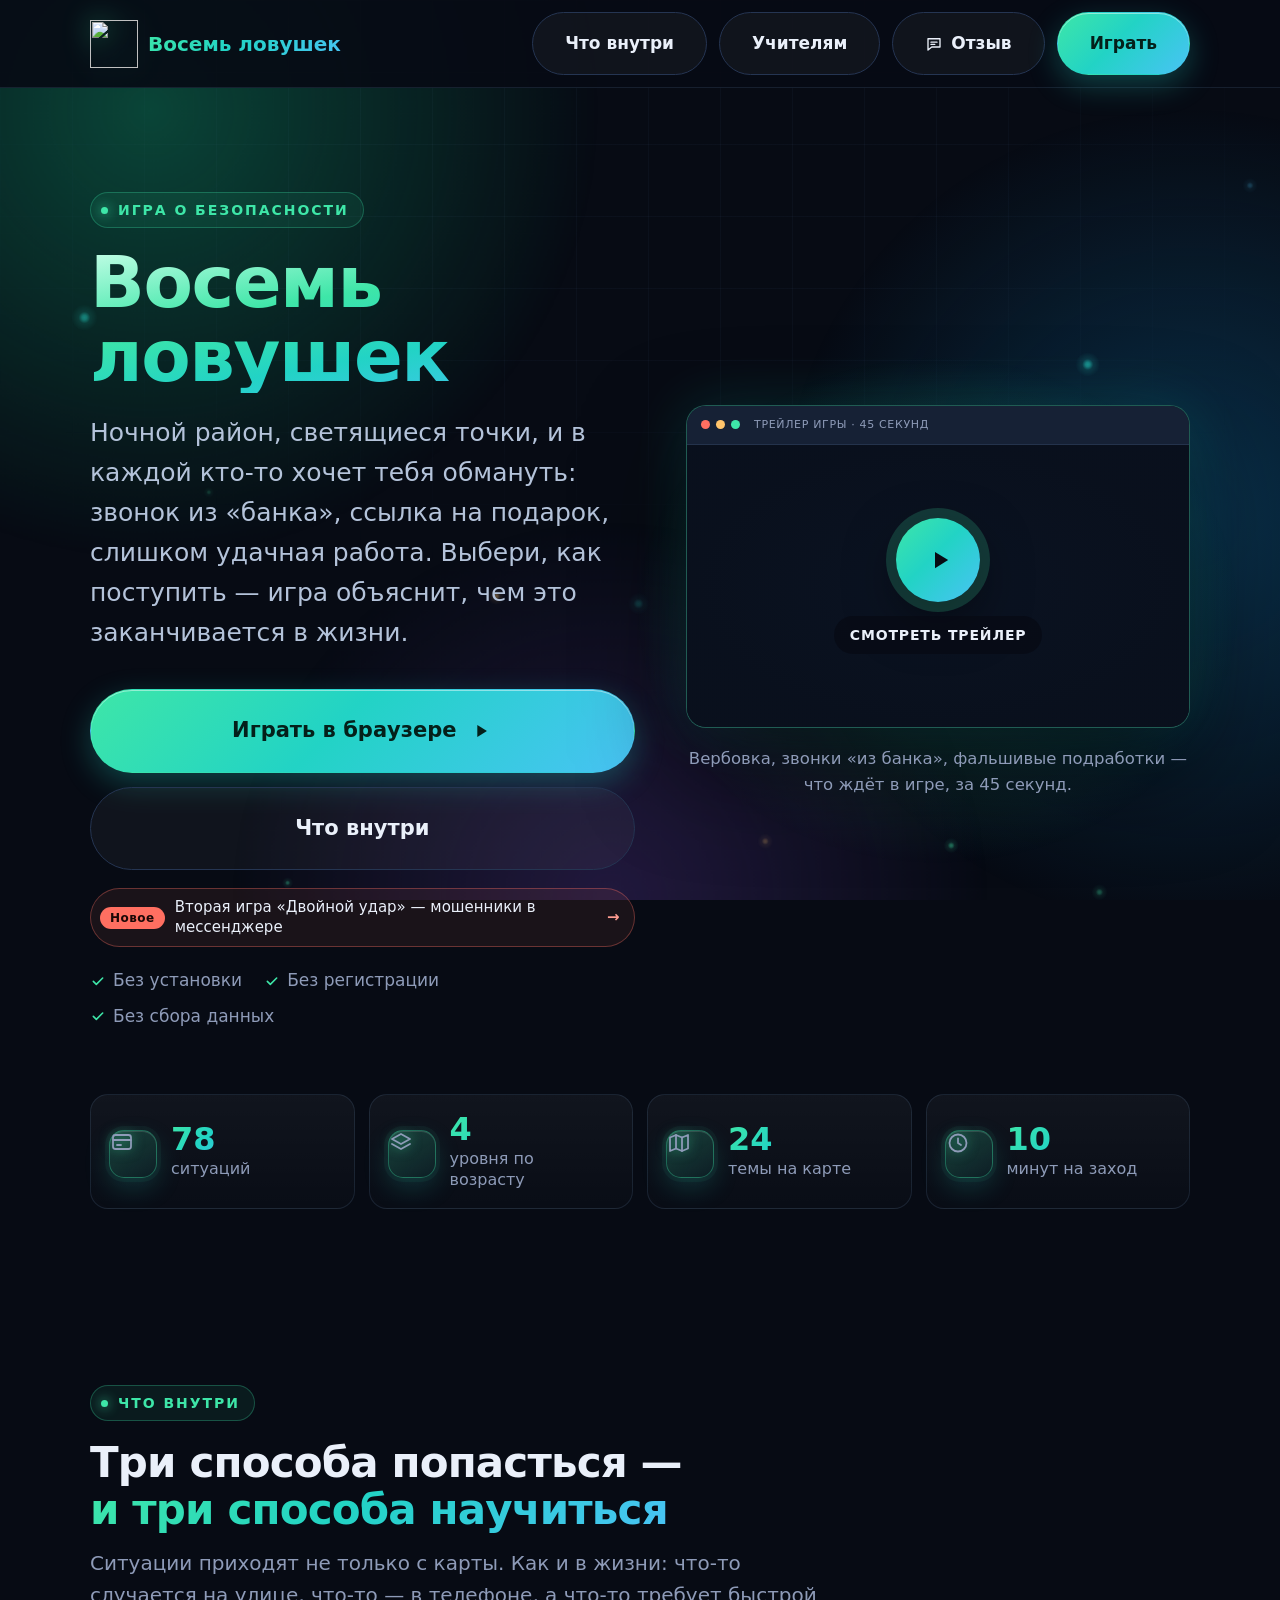
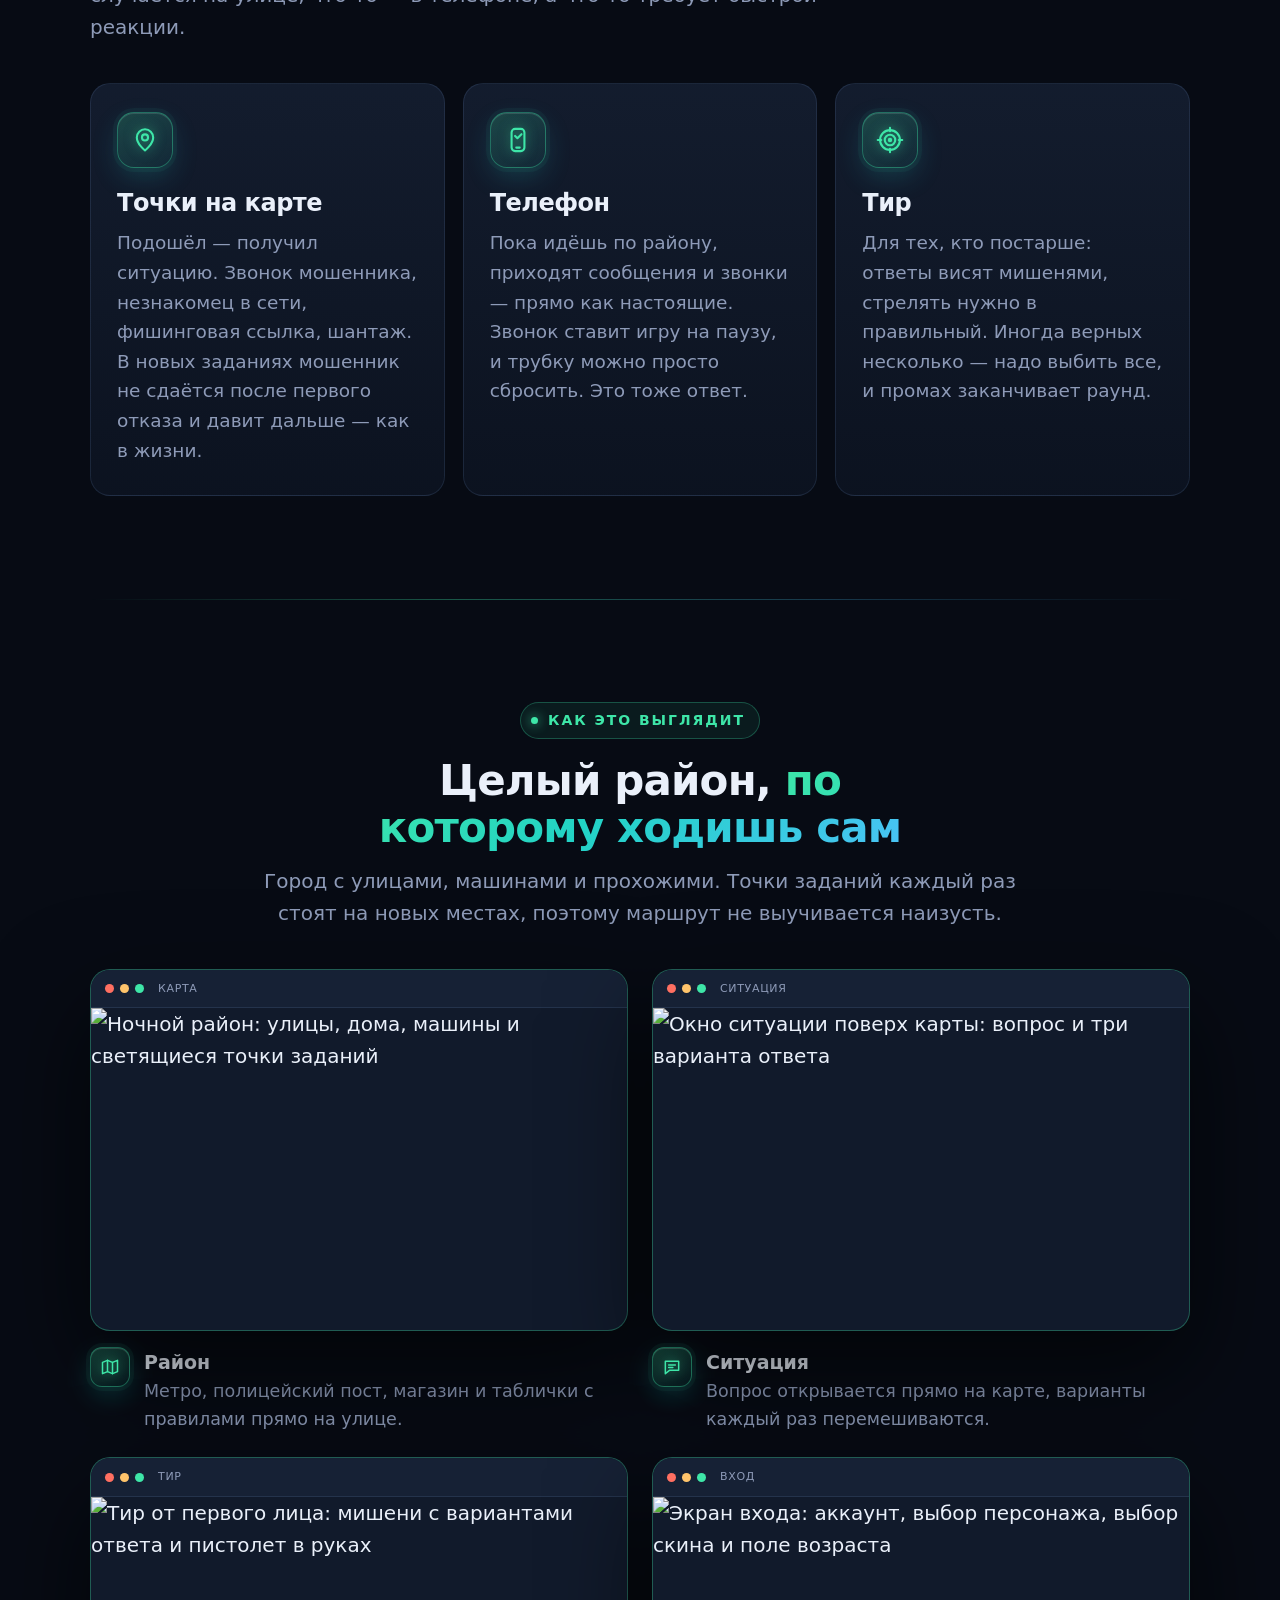
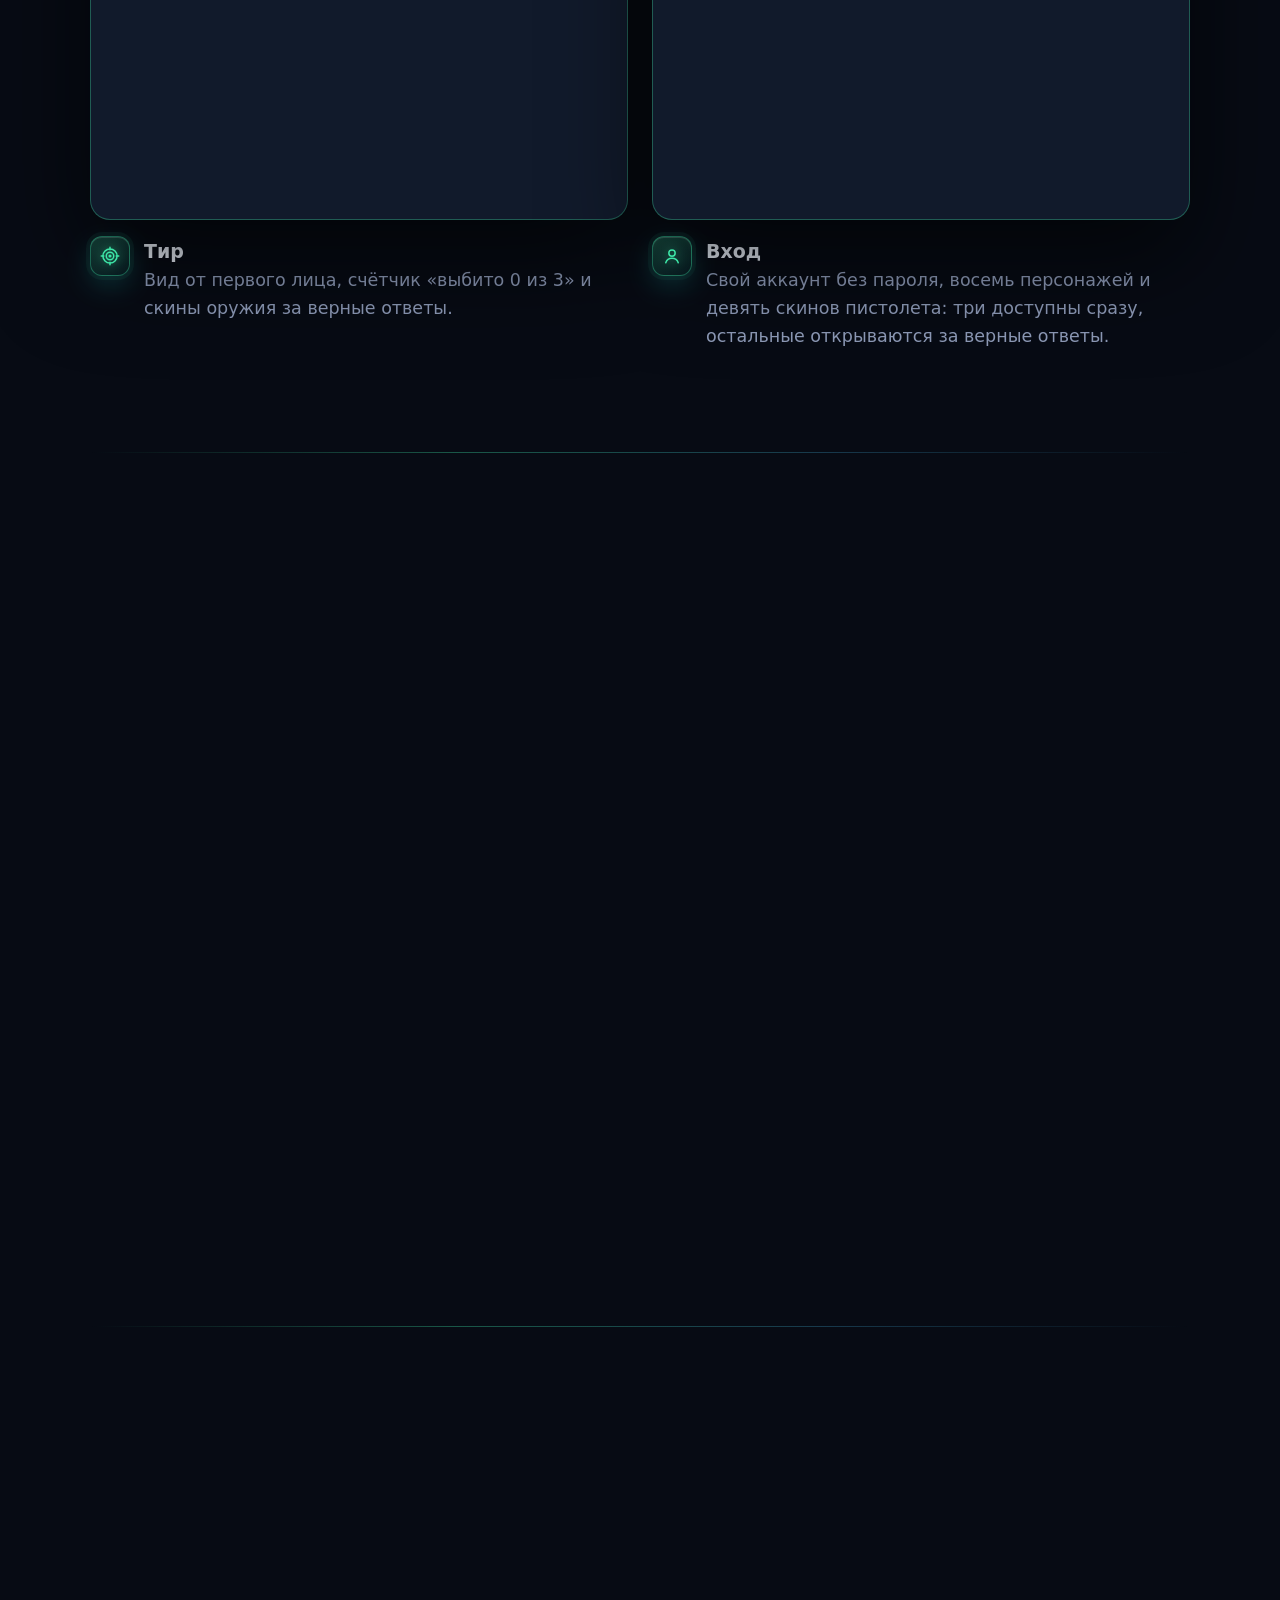
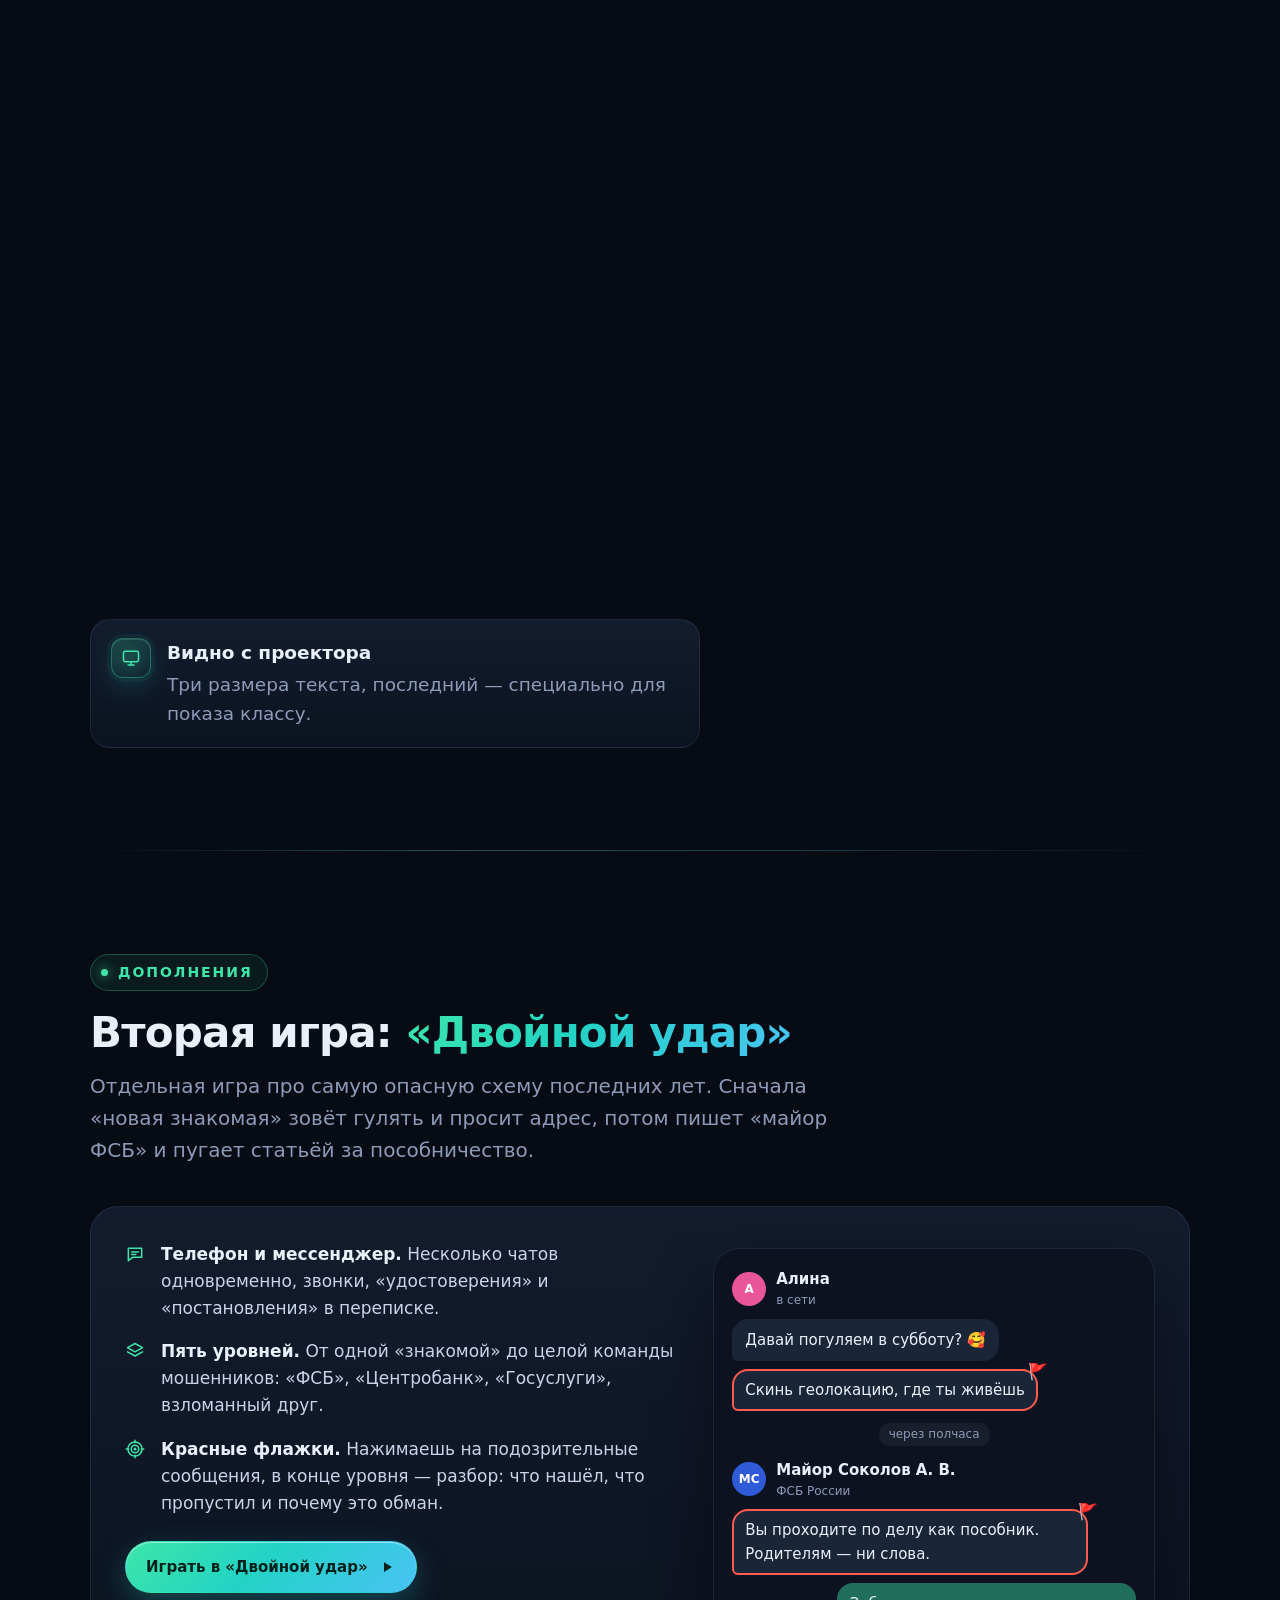
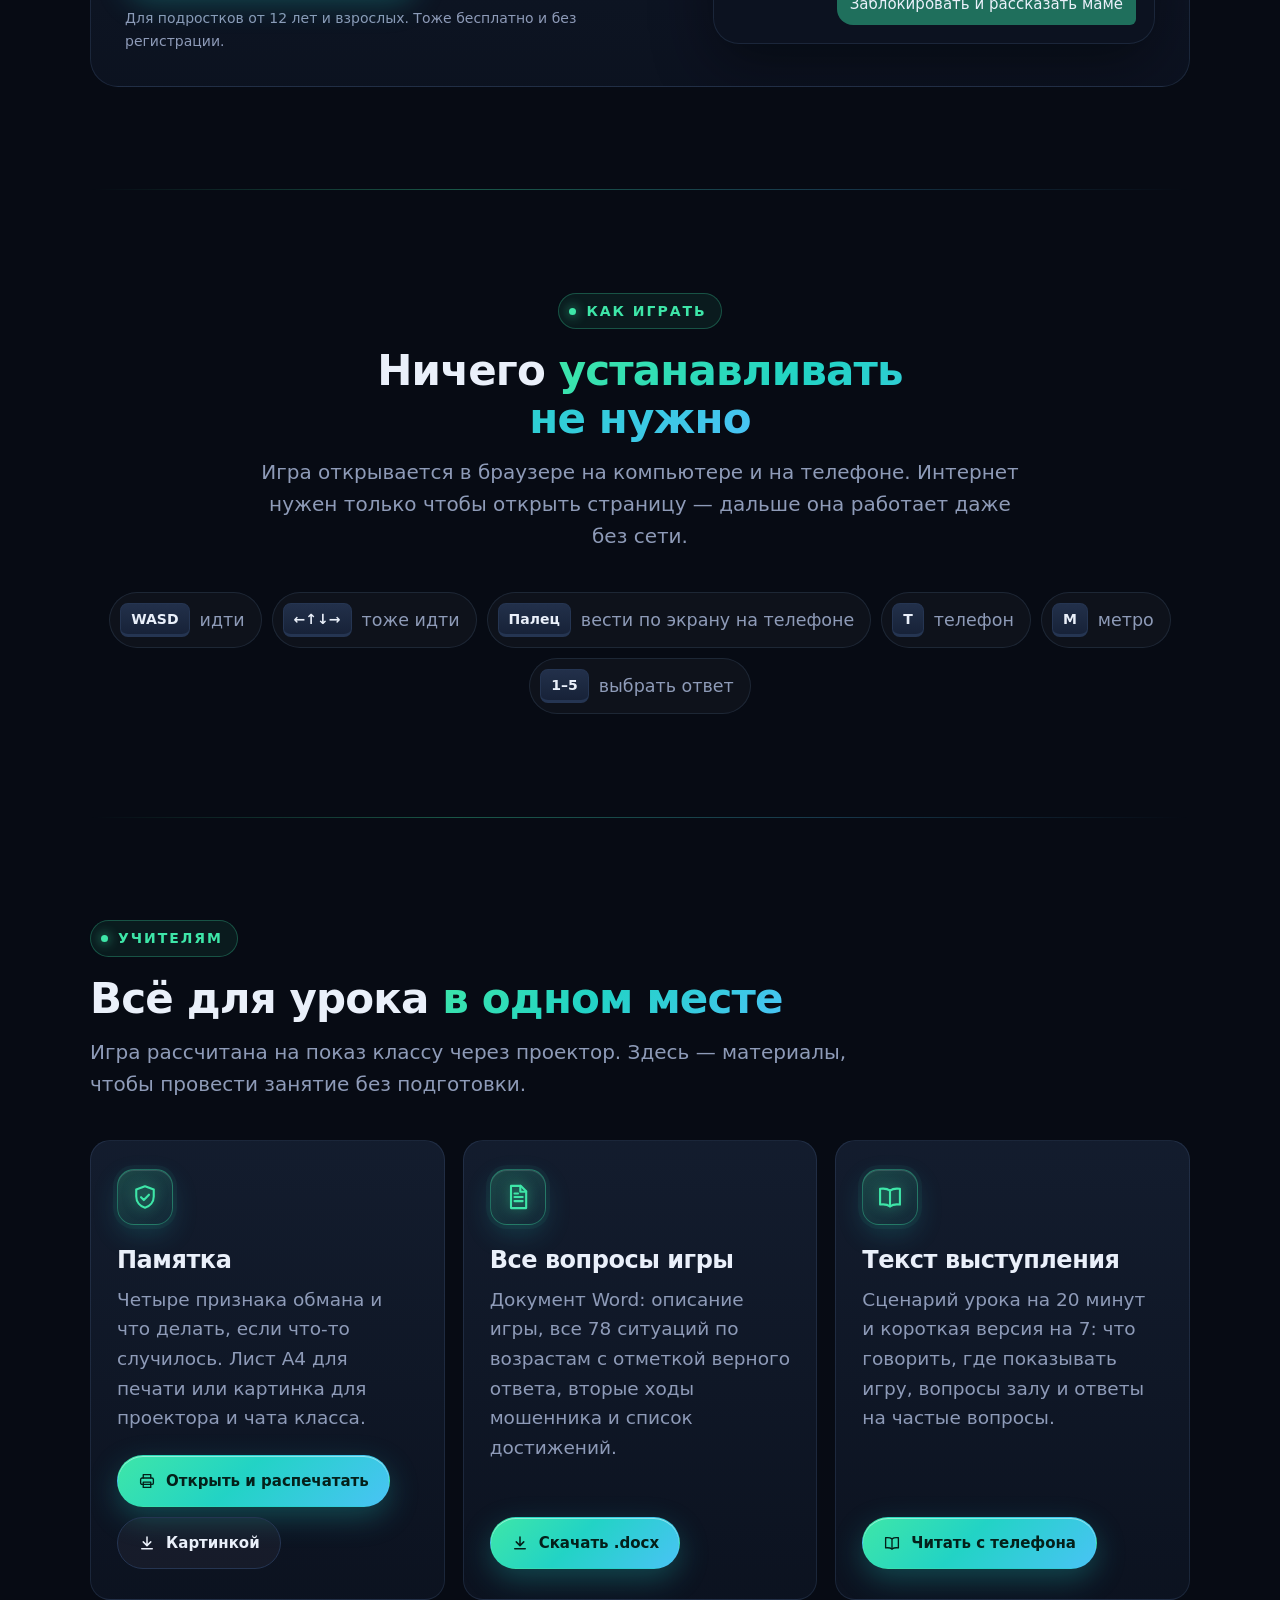
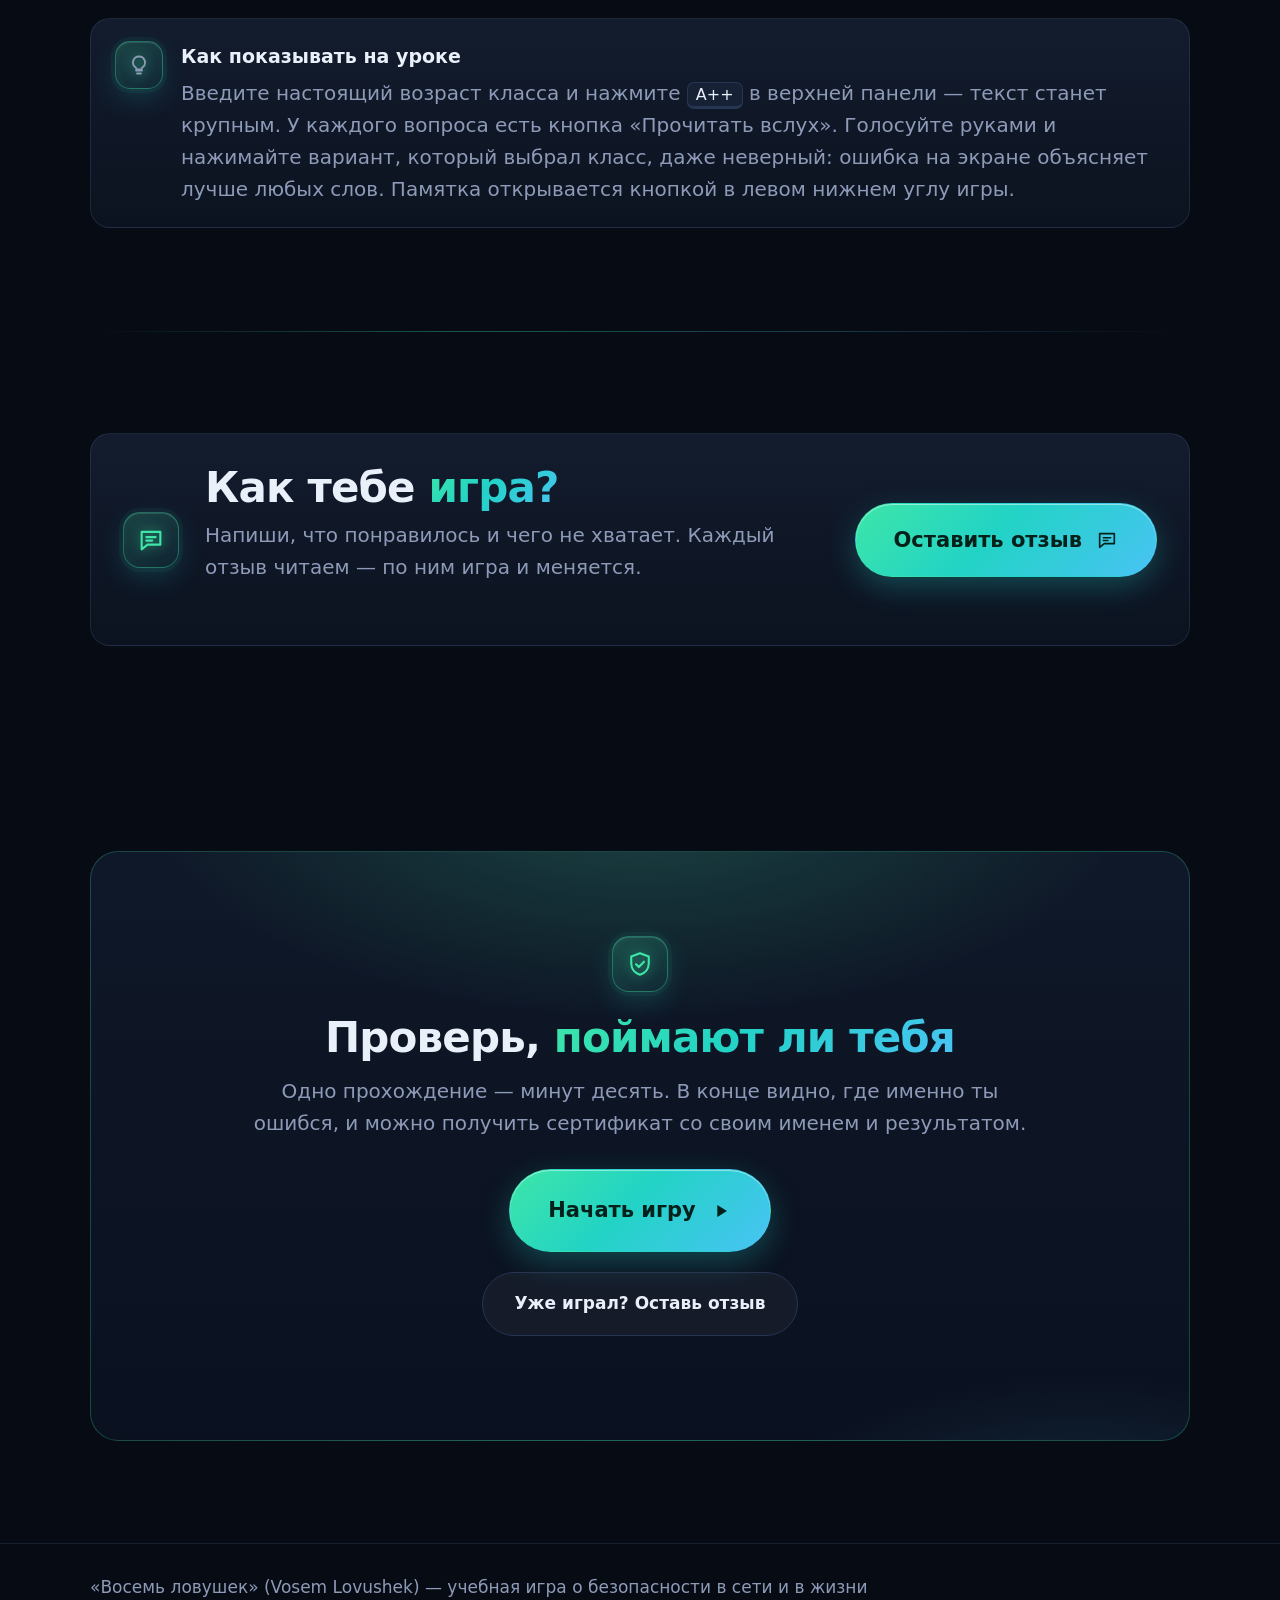
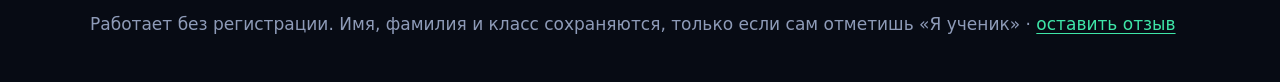
==== commit cce7607d: "Шрифты грузятся в фоне: страница показывается сразу на слабом интернете fonts.css (400 КБ) блокирова" ====
--- a/site/index.html
+++ b/site/index.html
@@ -35,7 +35,9 @@
 <link rel="icon" href="/favicon.svg" type="image/svg+xml">
 <link rel="apple-touch-icon" href="/apple-touch-icon.png">
 <meta name="apple-mobile-web-app-title" content="8 ловушек">
-<link rel="stylesheet" href="/assets/fonts.css">
+<!-- шрифты (400 КБ) грузятся в фоне: страница показывается сразу запасным шрифтом, а не ждёт их на слабом интернете -->
+<link rel="stylesheet" href="/assets/fonts.css" media="print" onload="this.media='all'">
+<noscript><link rel="stylesheet" href="/assets/fonts.css"></noscript>
 <style>
   :root {
     --ink: #070B14;
@@ -1487,6 +1489,8 @@
   window.addEventListener("resize", fitHeader);
   // шрифт с сайта шире запасного: после его загрузки проверяем ещё раз
   if (document.fonts && document.fonts.ready) document.fonts.ready.then(fitHeader);
+  // шрифты подгружаются в фоне и могут прийти позже — тогда шапку подгоняем ещё раз
+  if (document.fonts && document.fonts.addEventListener) document.fonts.addEventListener("loadingdone", fitHeader);
 
   /* ---------- светящиеся частицы на фоне ---------- */
 
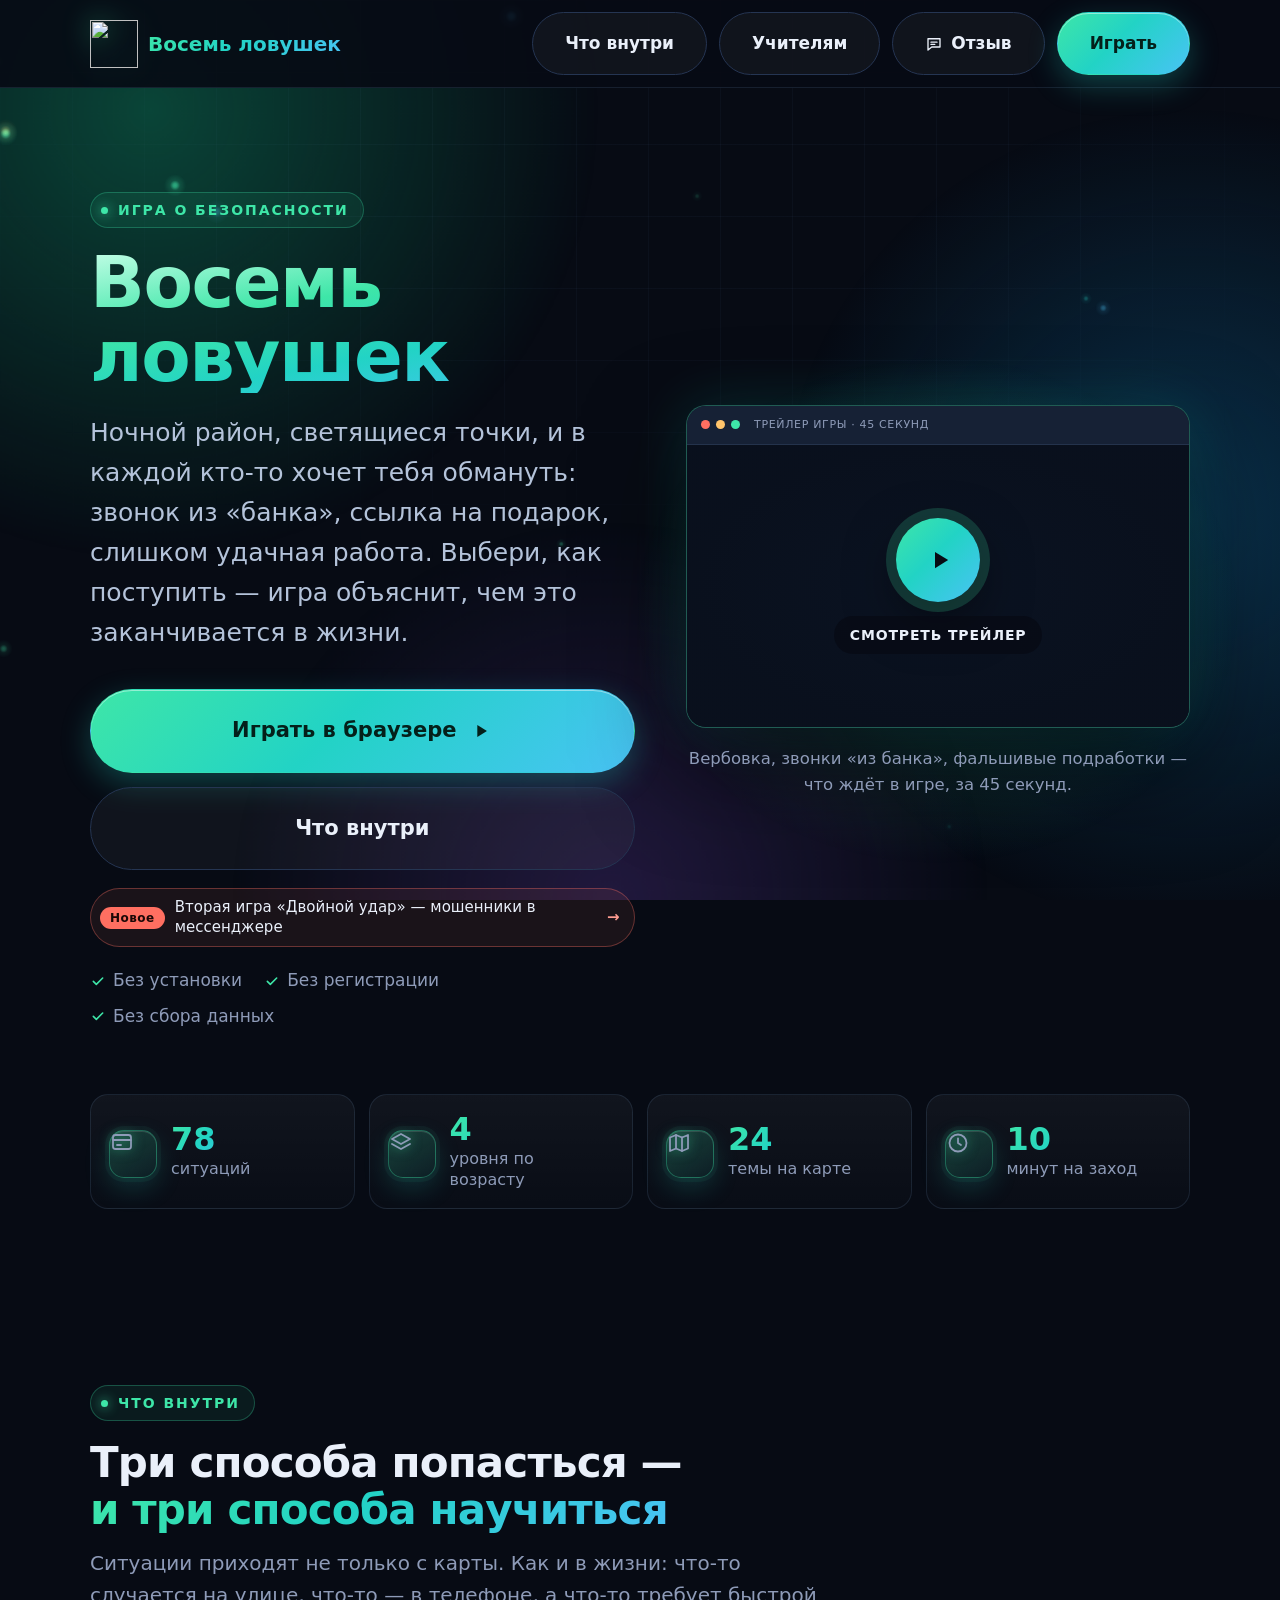
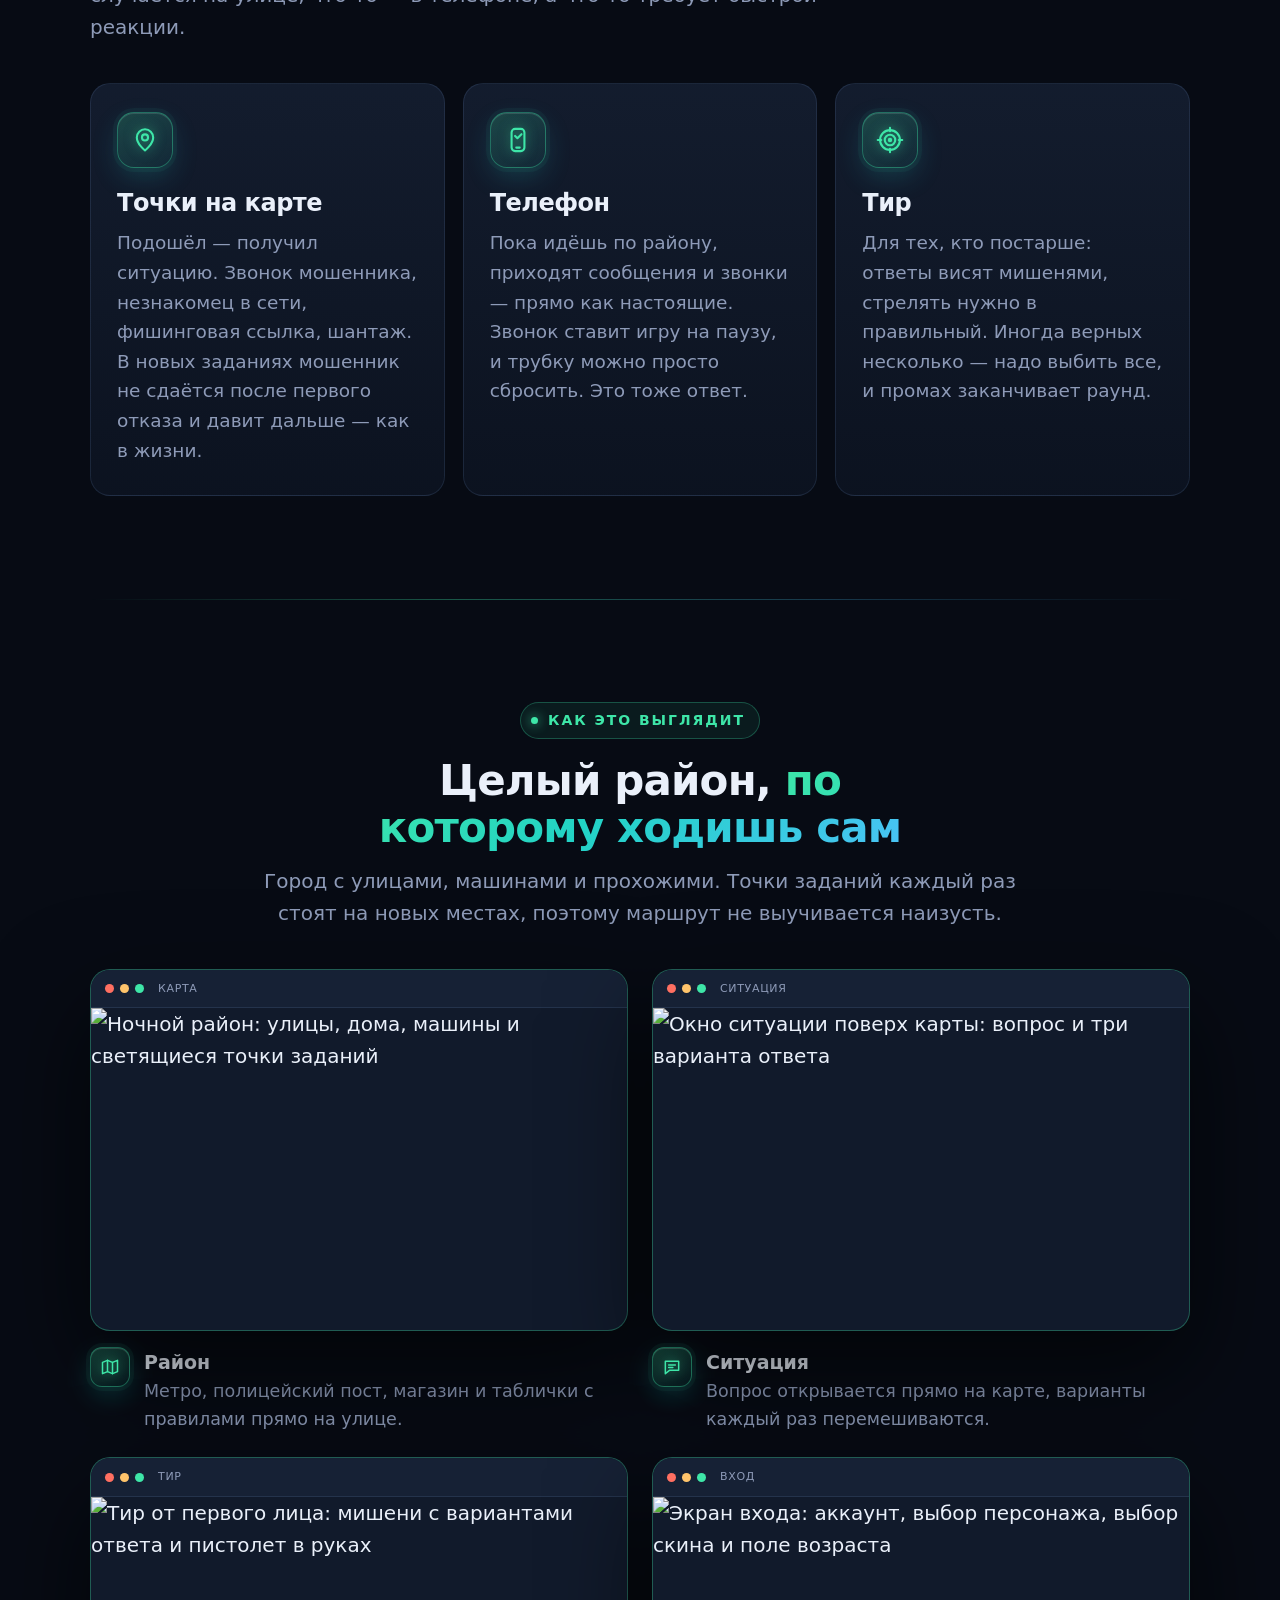
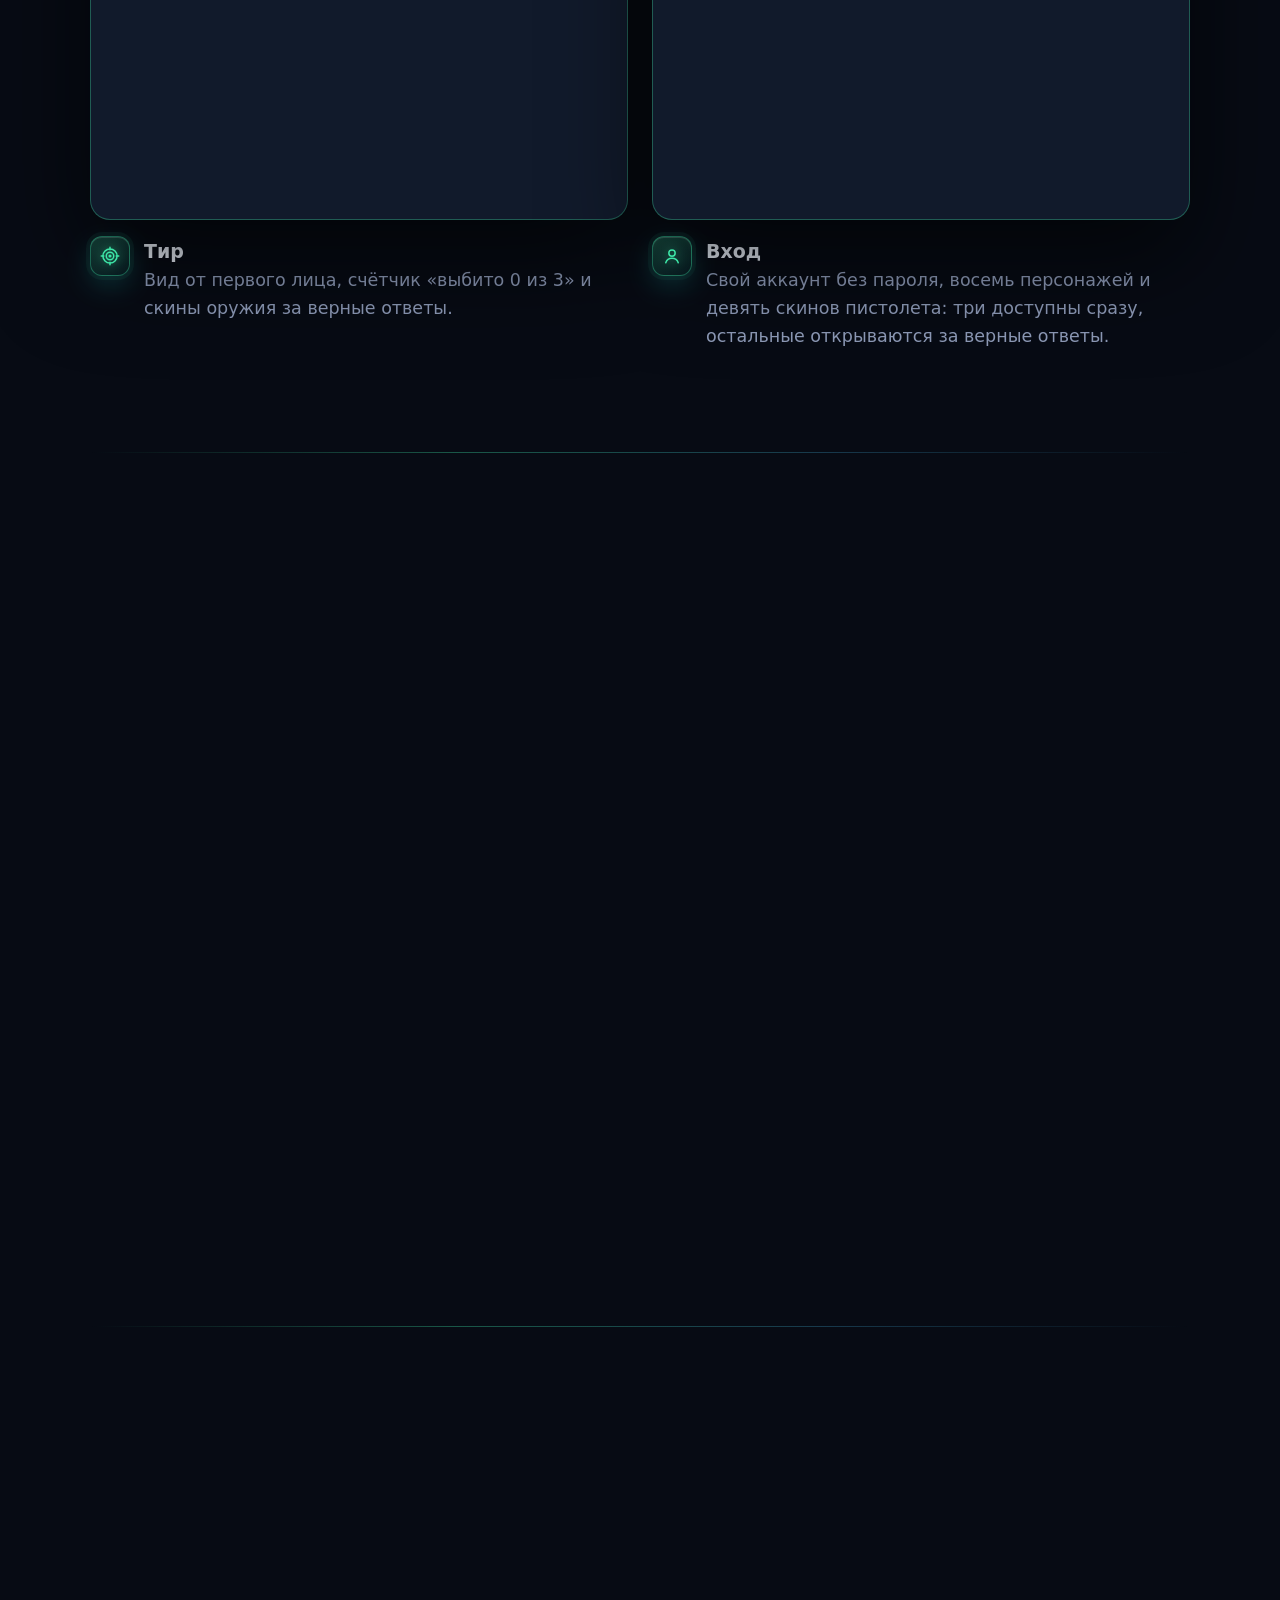
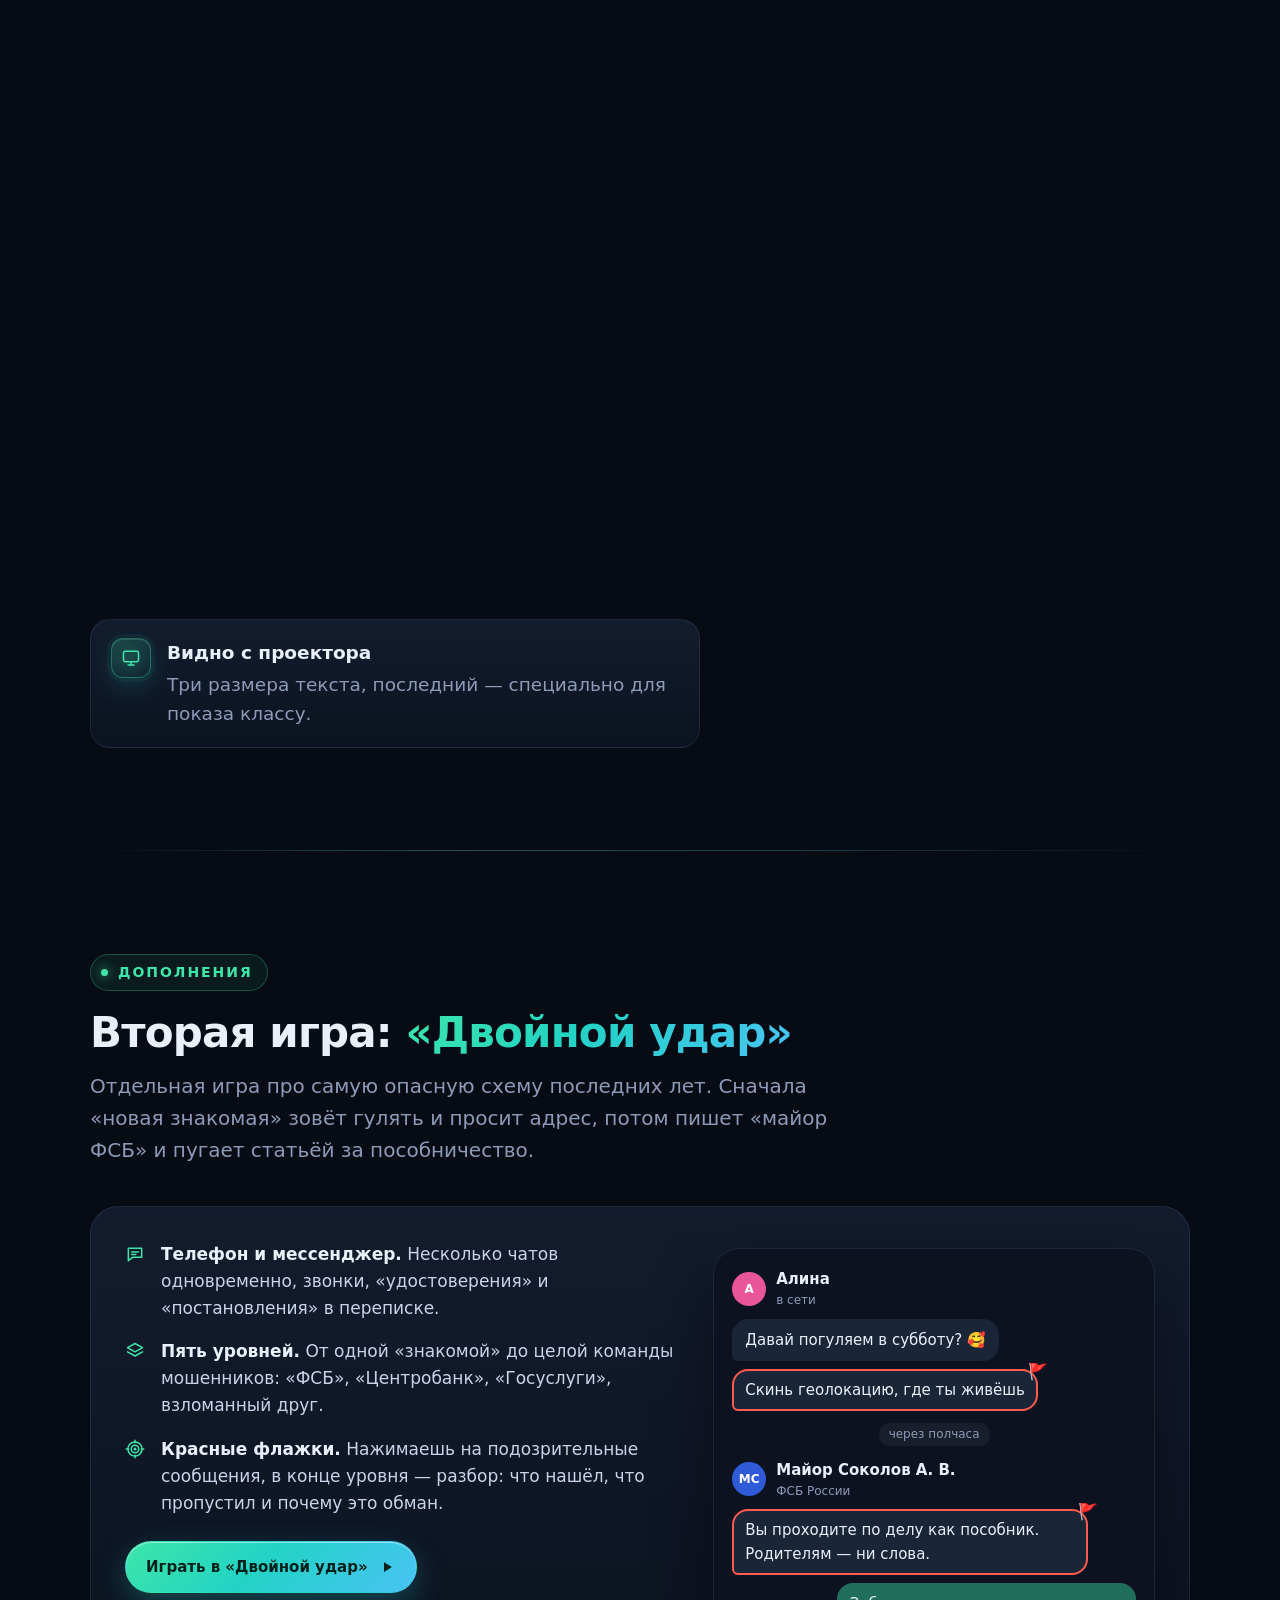
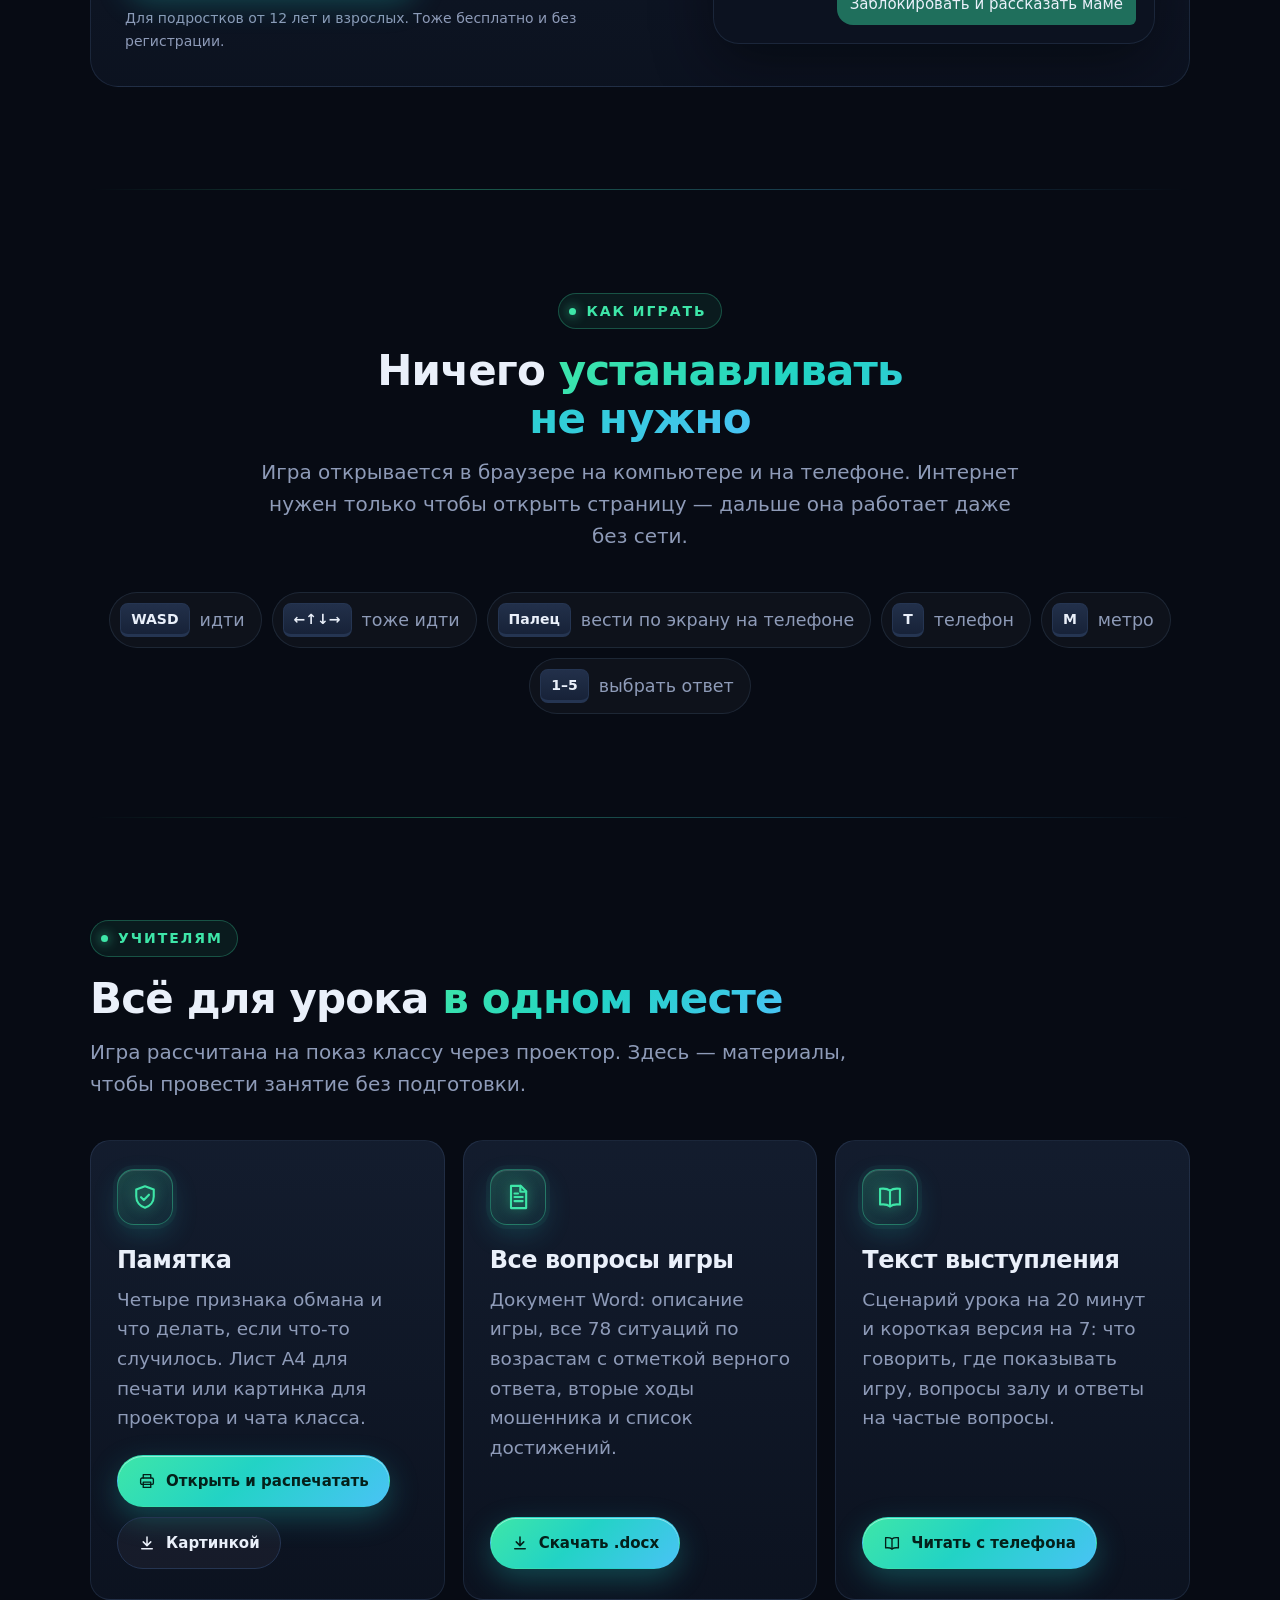
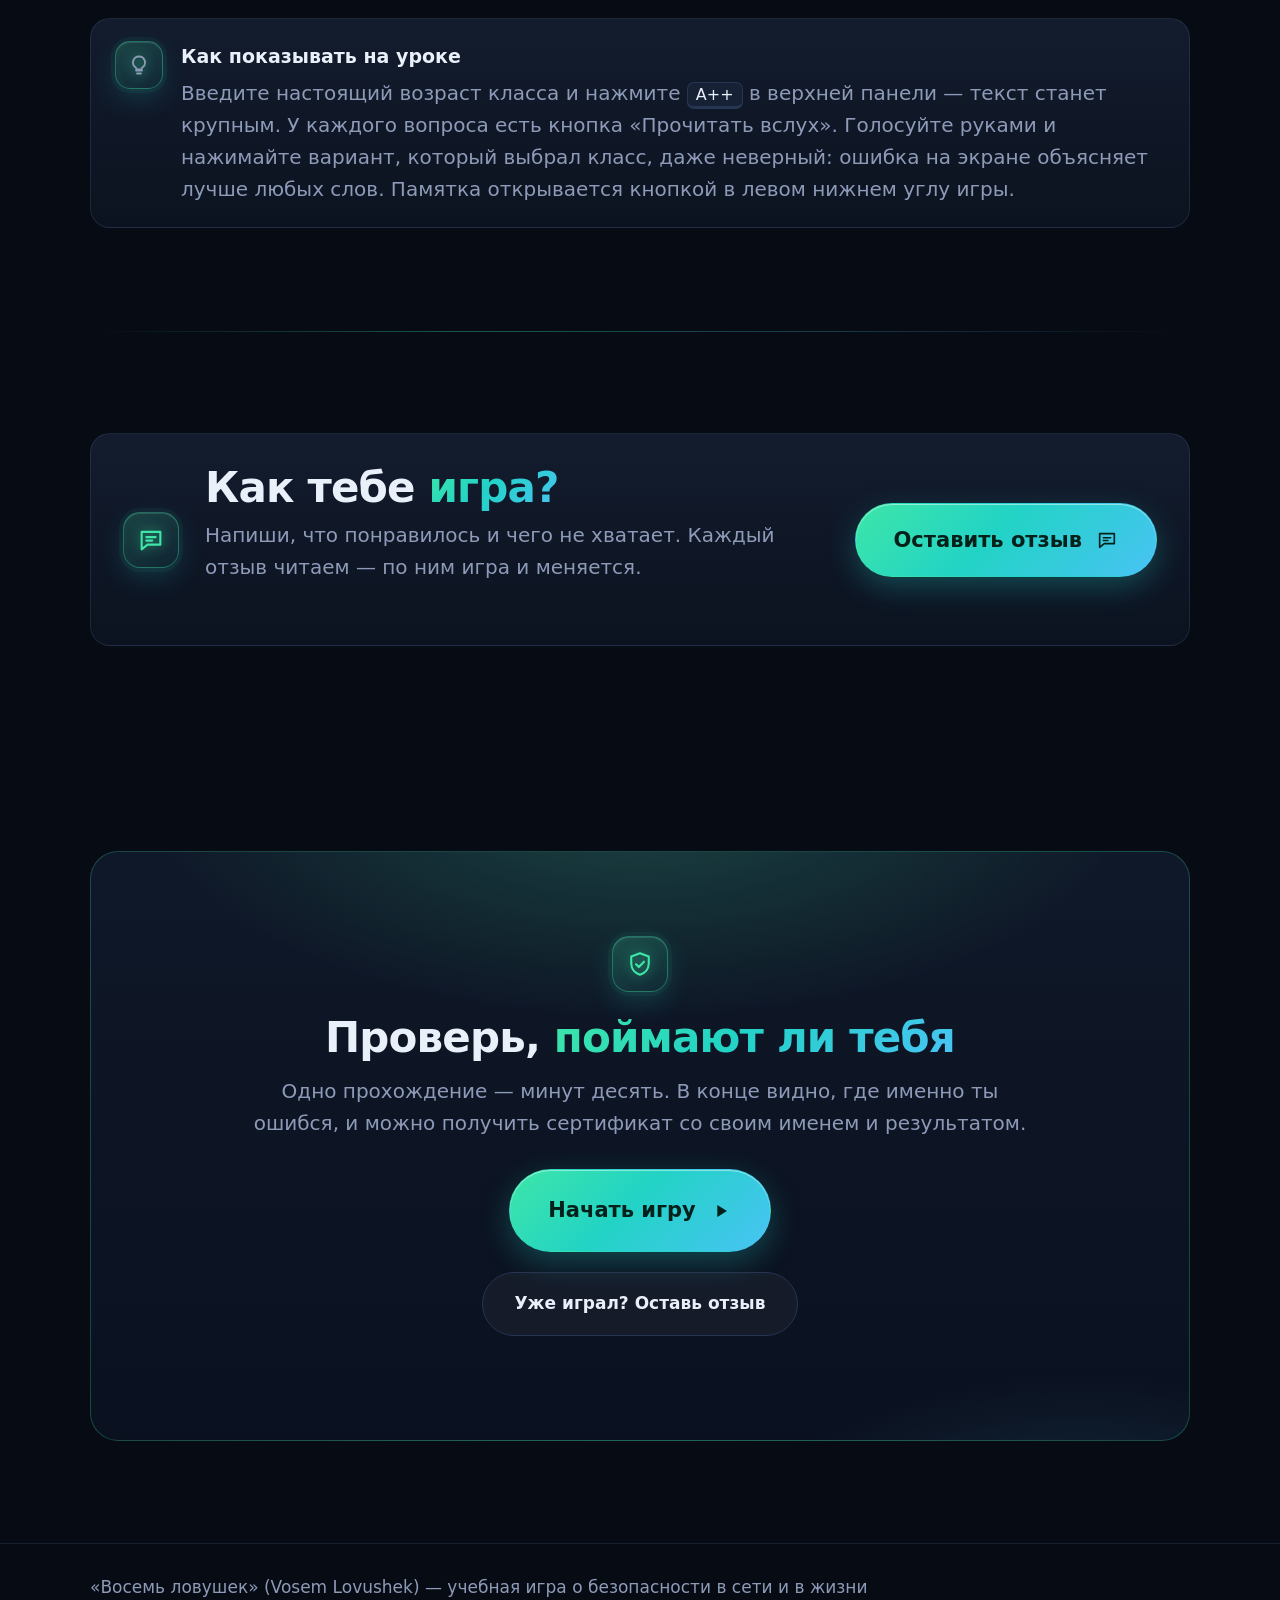
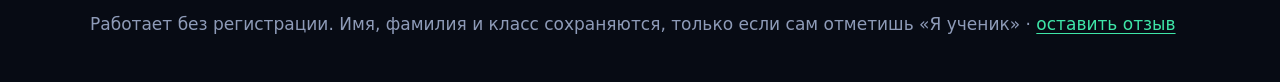
==== commit 6b999e11: "Сайт в разы легче: шрифты отдельными файлами, HTTP/2 Шрифты были вшиты в fonts.css и в файл игры bas" ====
--- a/site/index.html
+++ b/site/index.html
@@ -35,9 +35,7 @@
 <link rel="icon" href="/favicon.svg" type="image/svg+xml">
 <link rel="apple-touch-icon" href="/apple-touch-icon.png">
 <meta name="apple-mobile-web-app-title" content="8 ловушек">
-<!-- шрифты (400 КБ) грузятся в фоне: страница показывается сразу запасным шрифтом, а не ждёт их на слабом интернете -->
-<link rel="stylesheet" href="/assets/fonts.css" media="print" onload="this.media='all'">
-<noscript><link rel="stylesheet" href="/assets/fonts.css"></noscript>
+<link rel="stylesheet" href="/assets/fonts.css">
 <style>
   :root {
     --ink: #070B14;
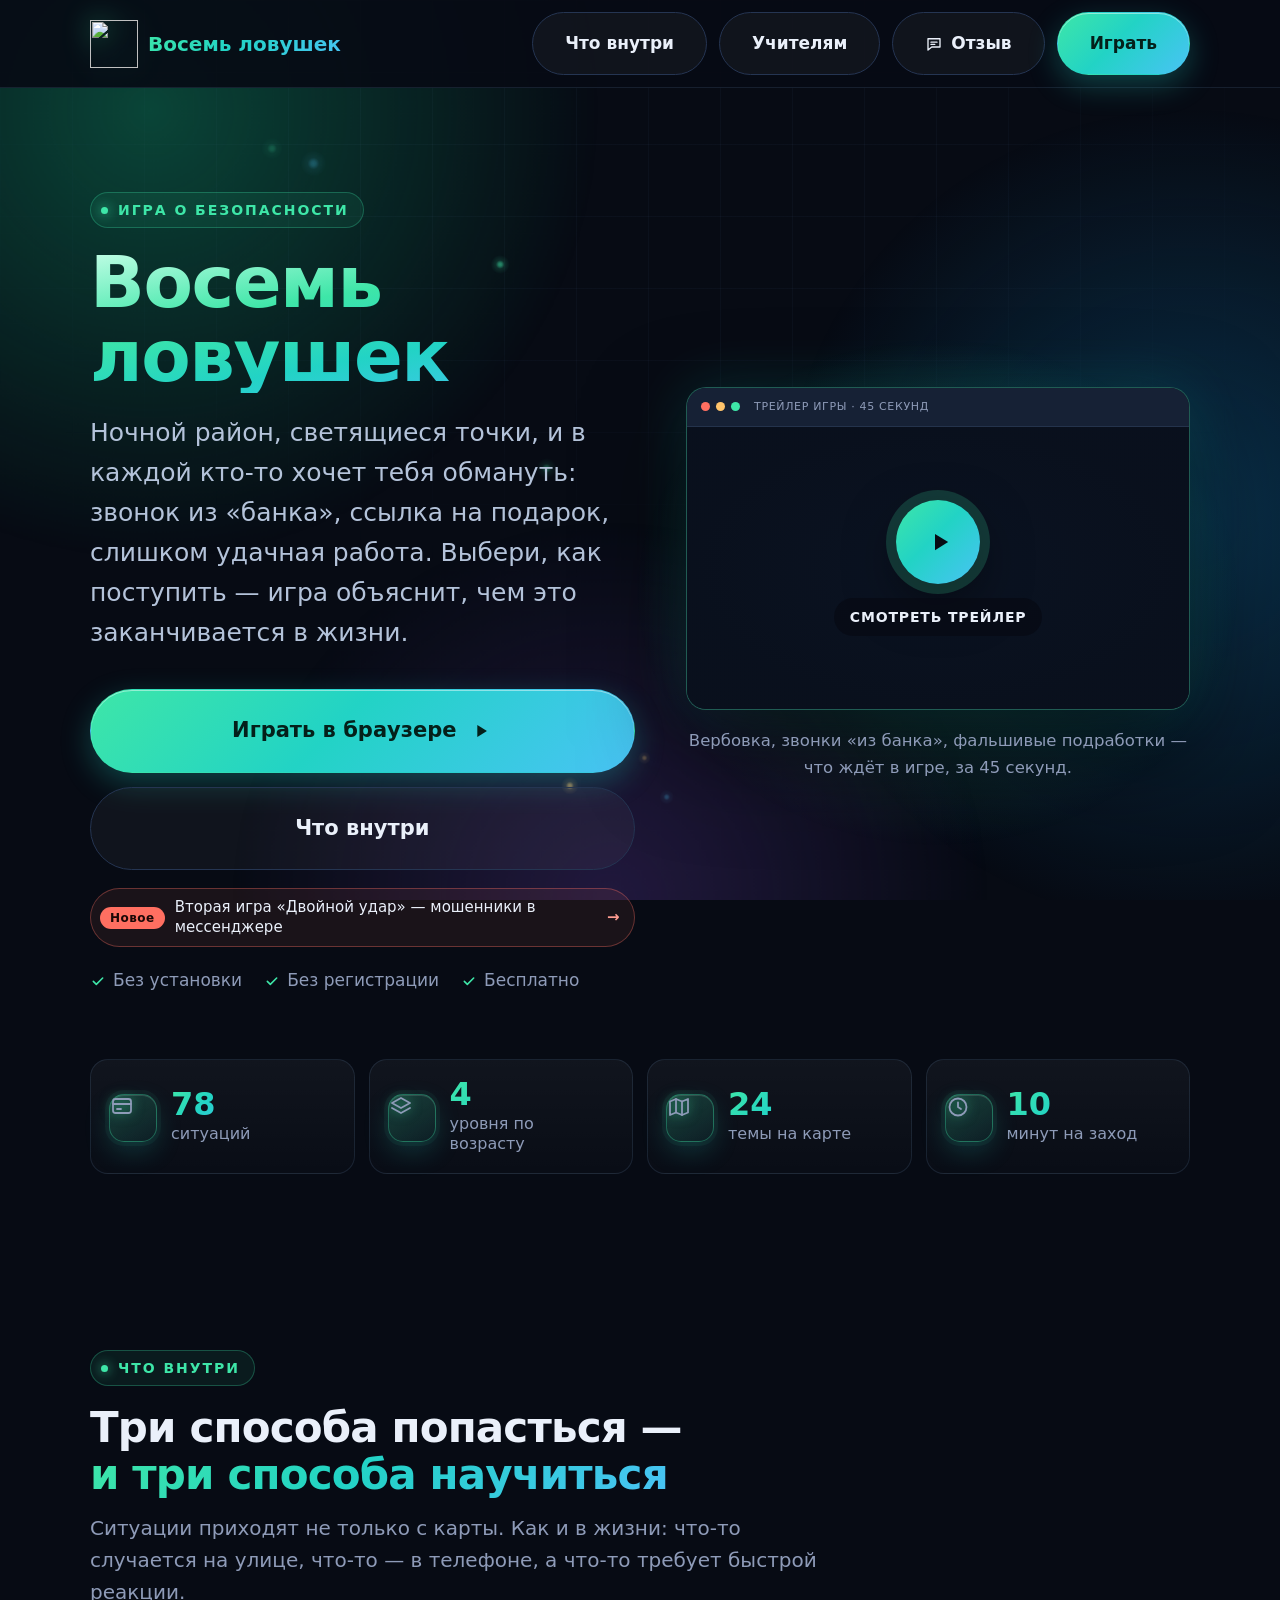
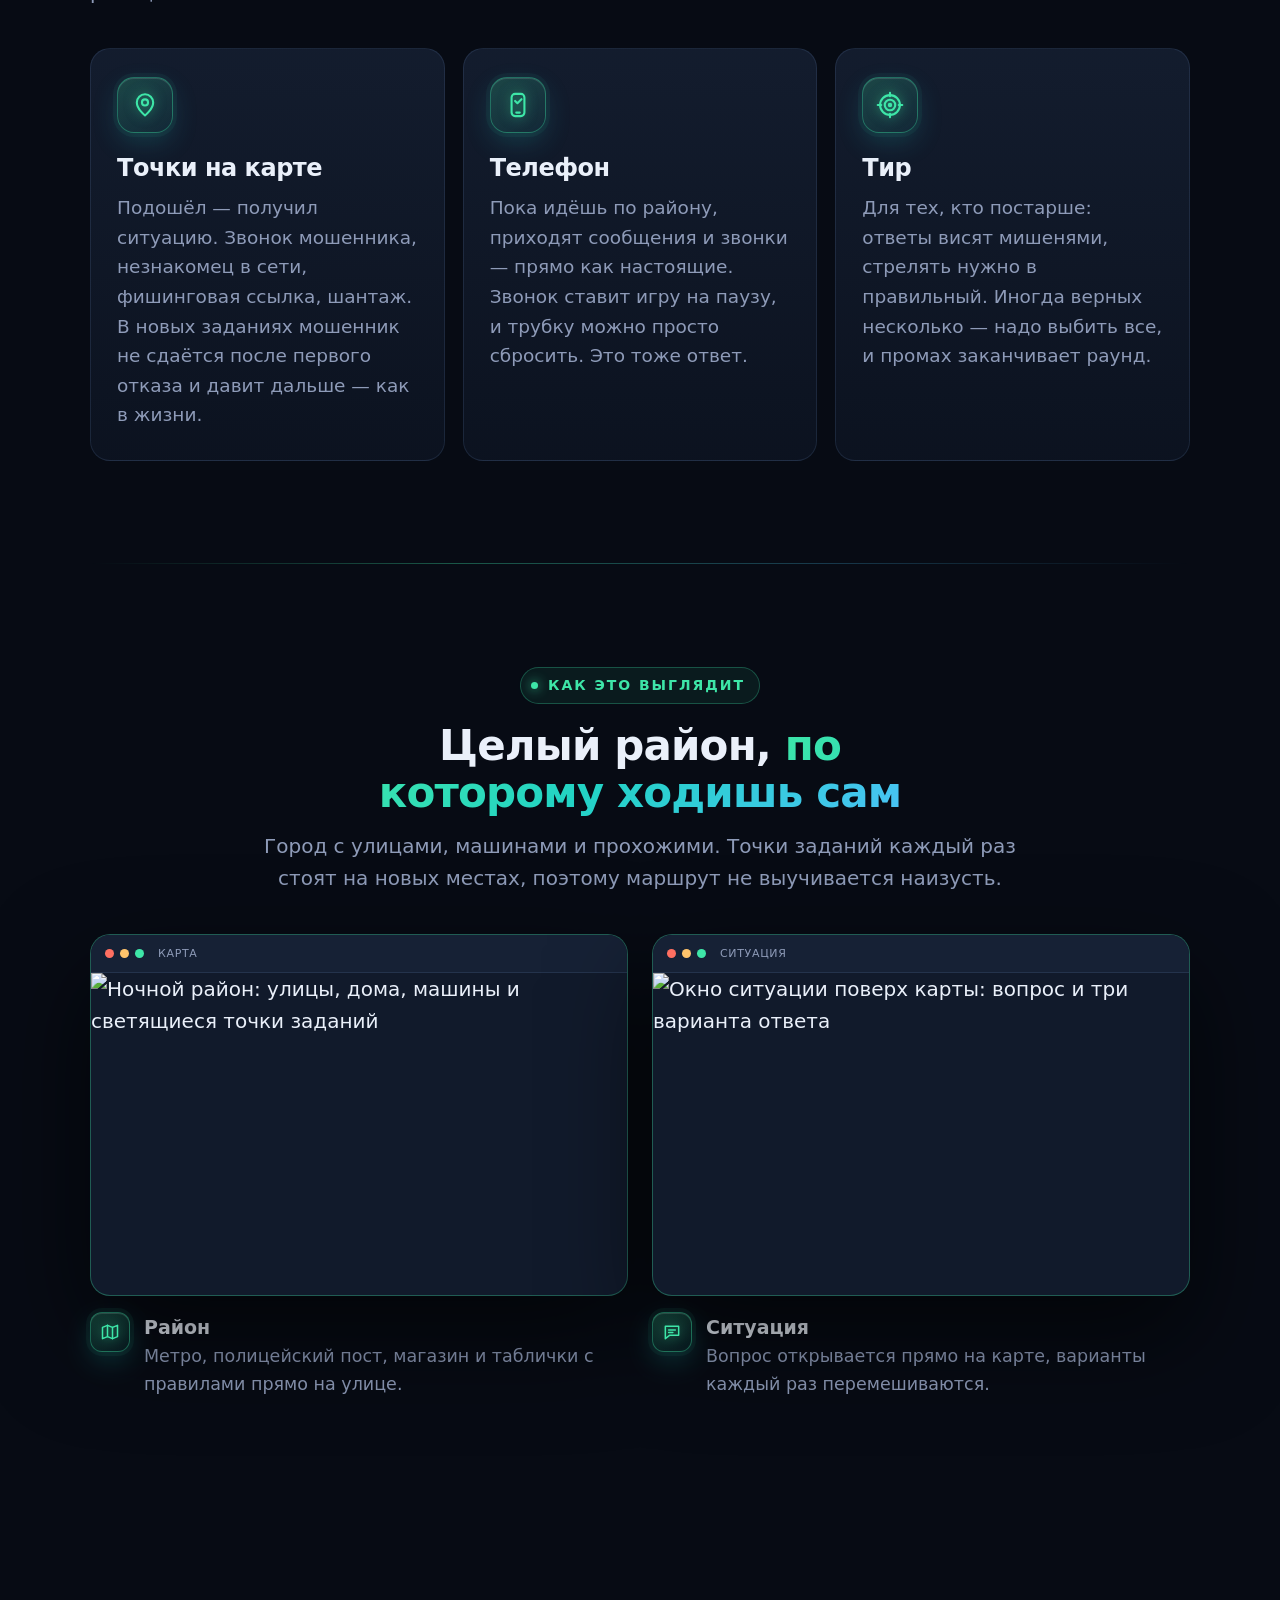
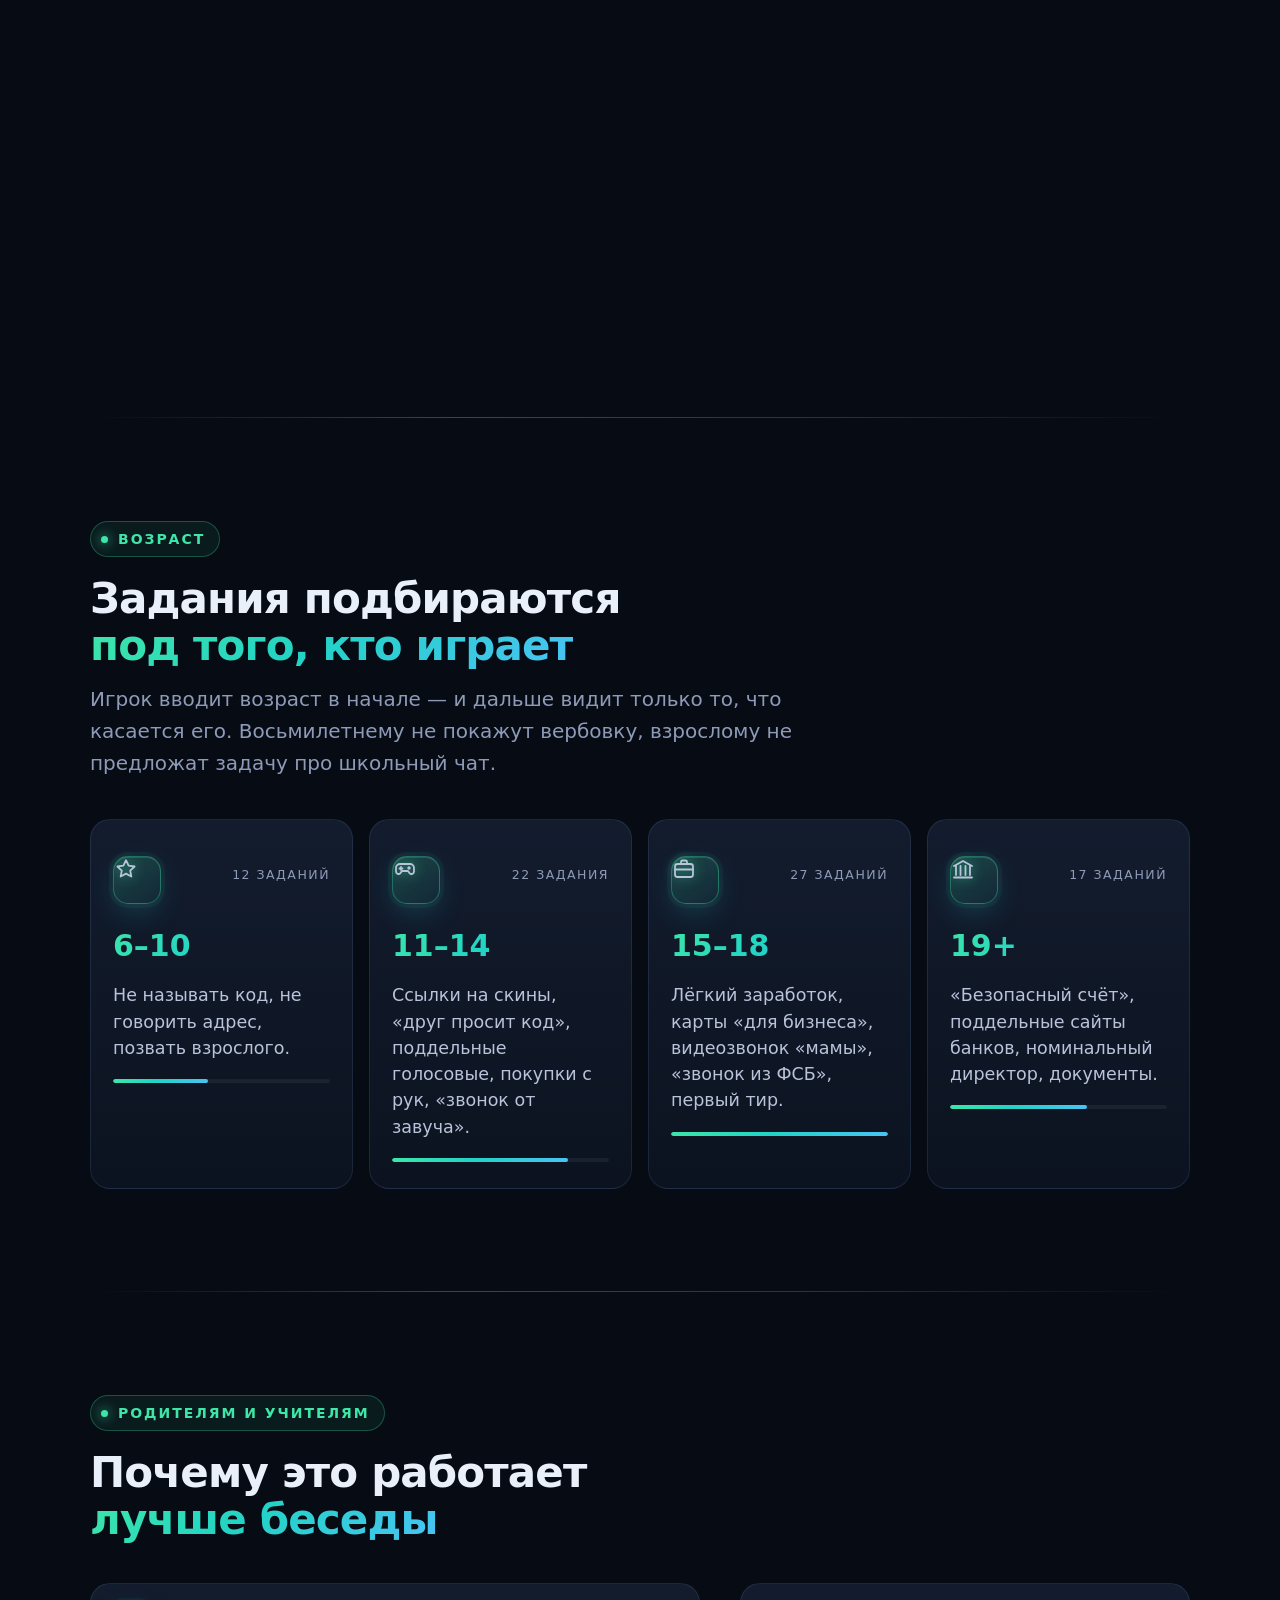
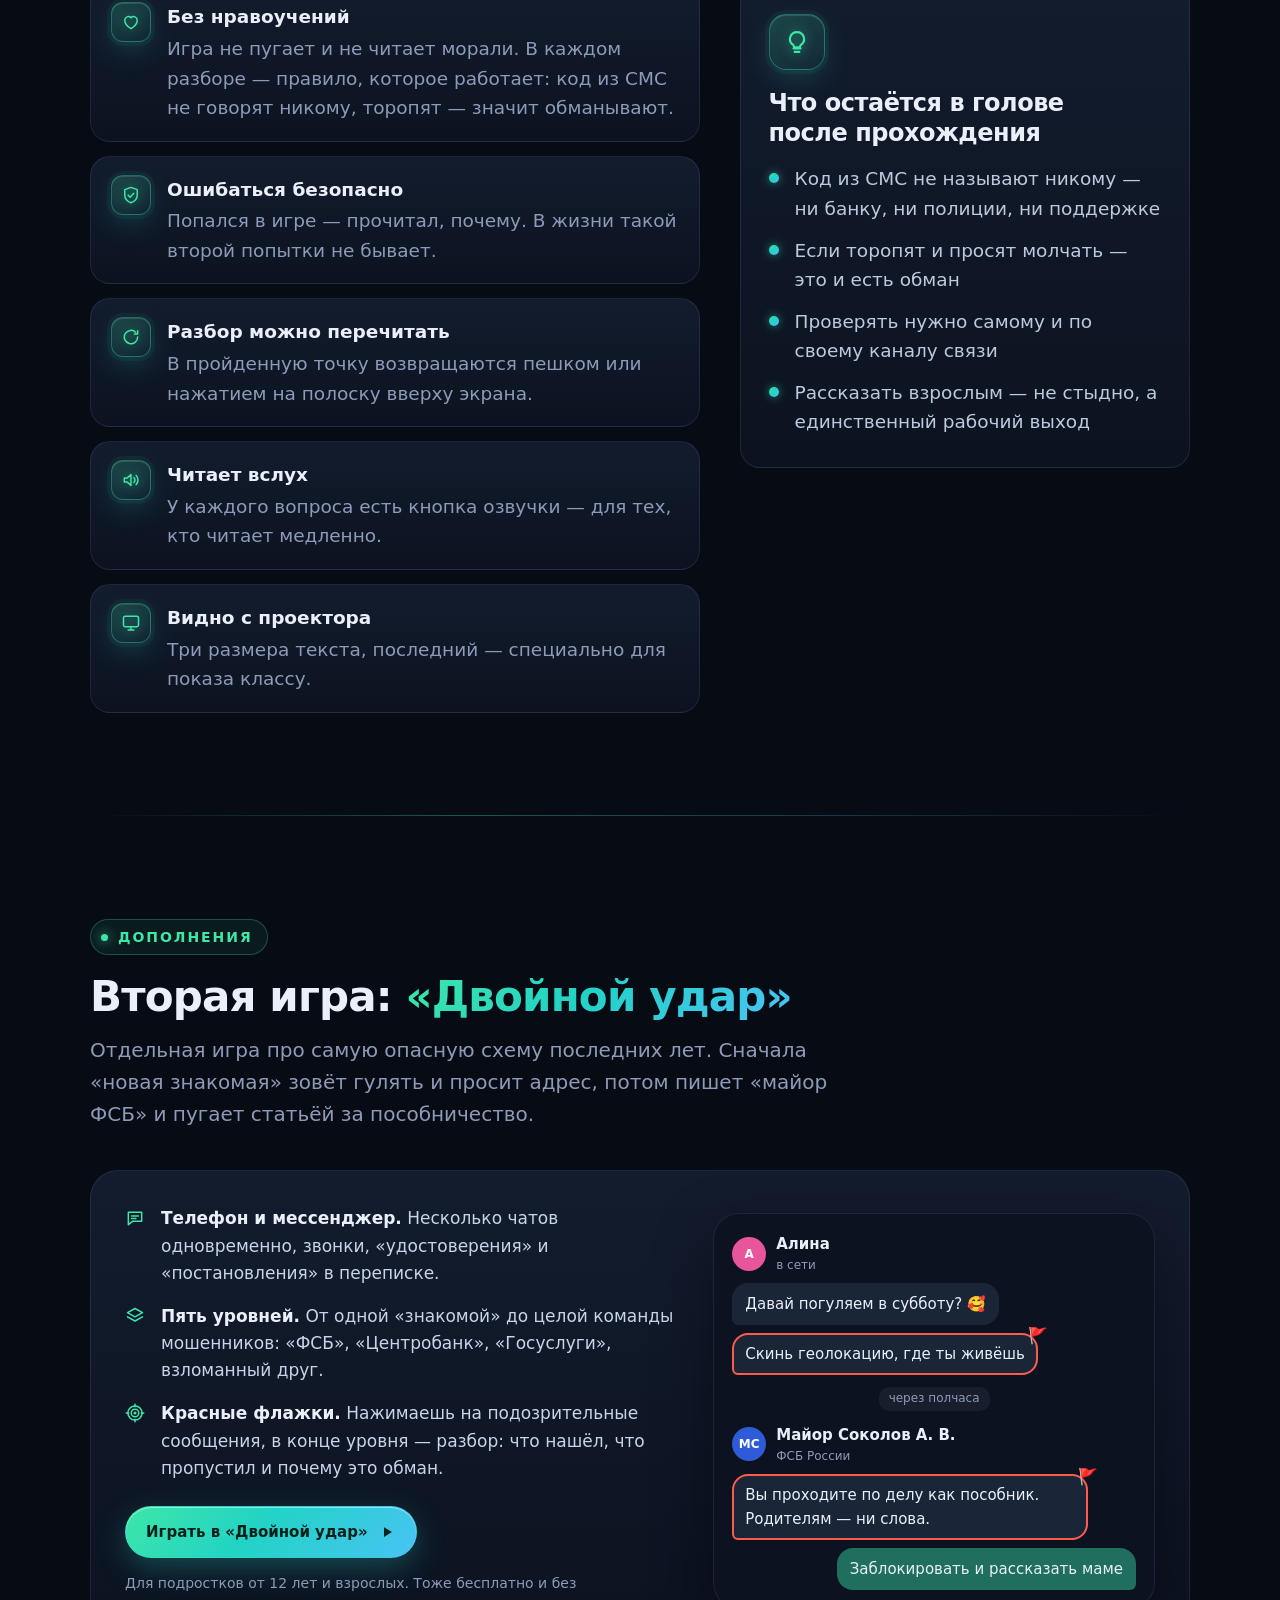
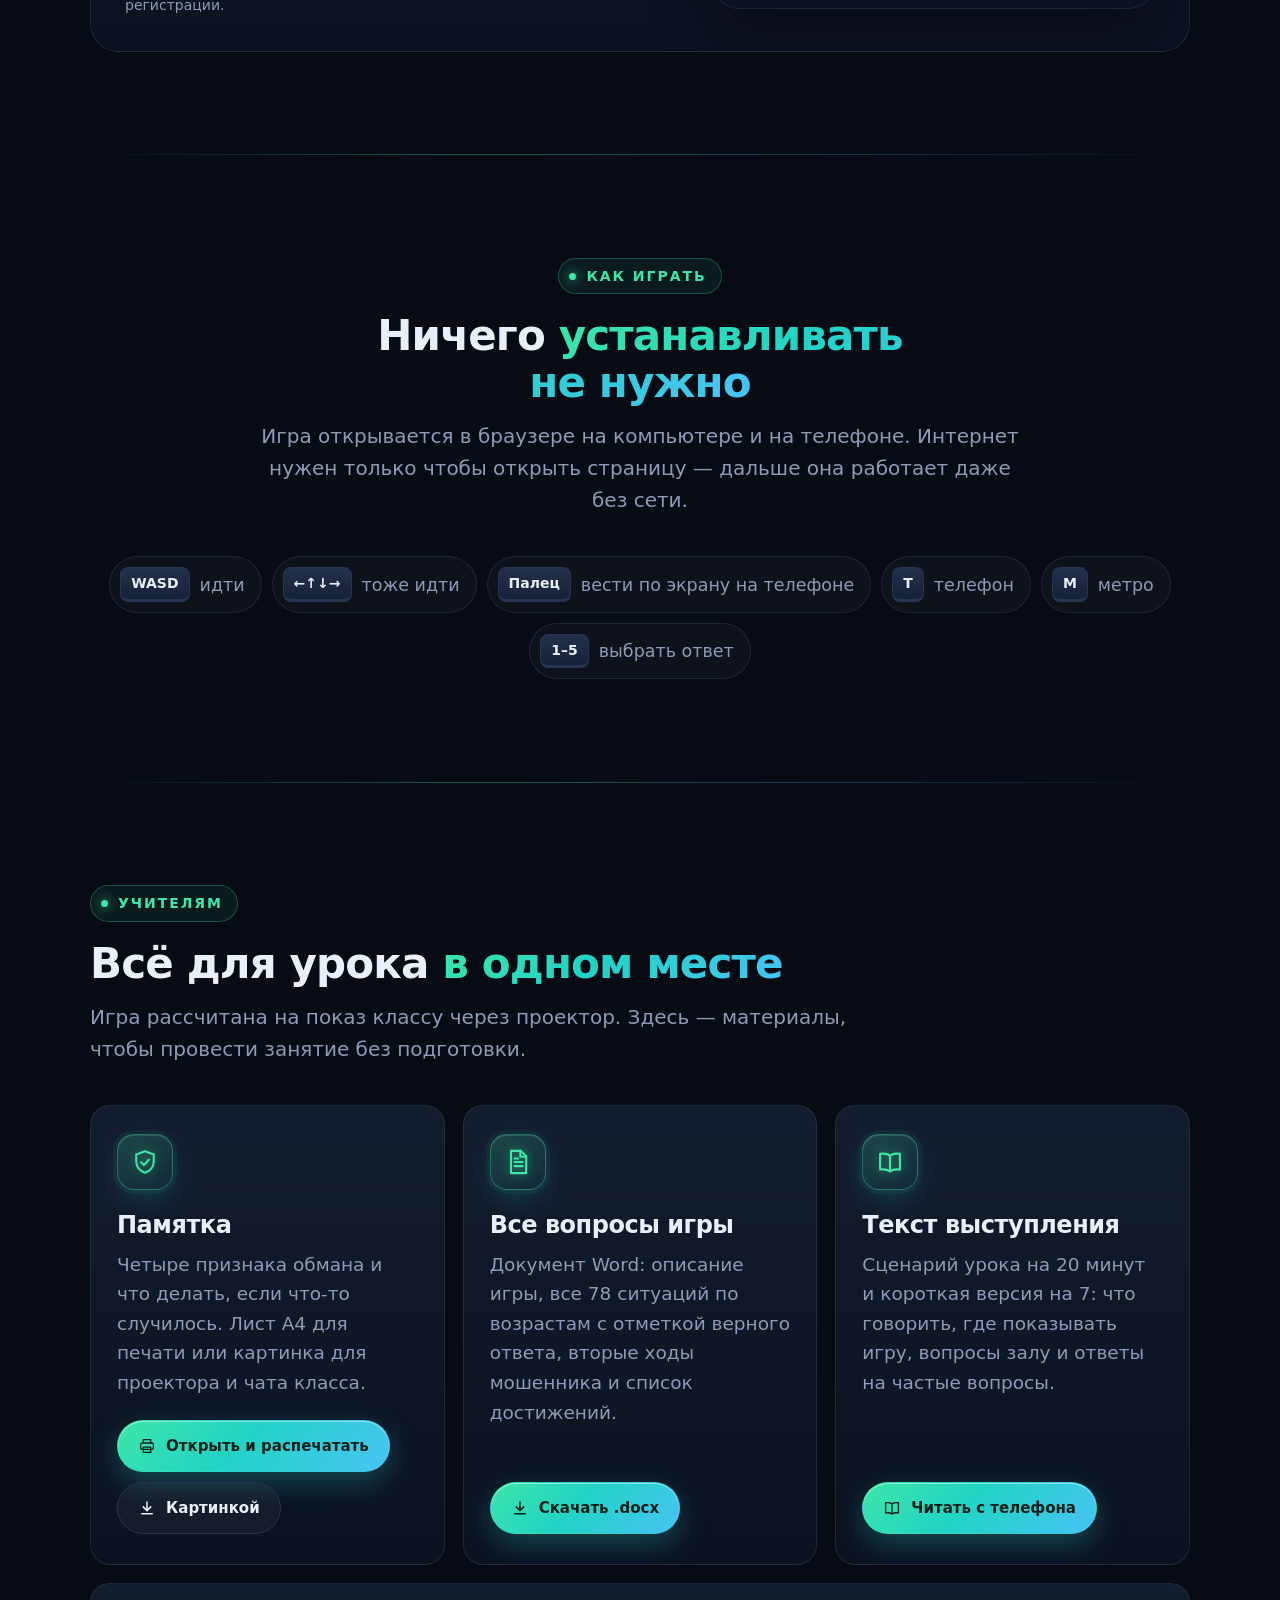
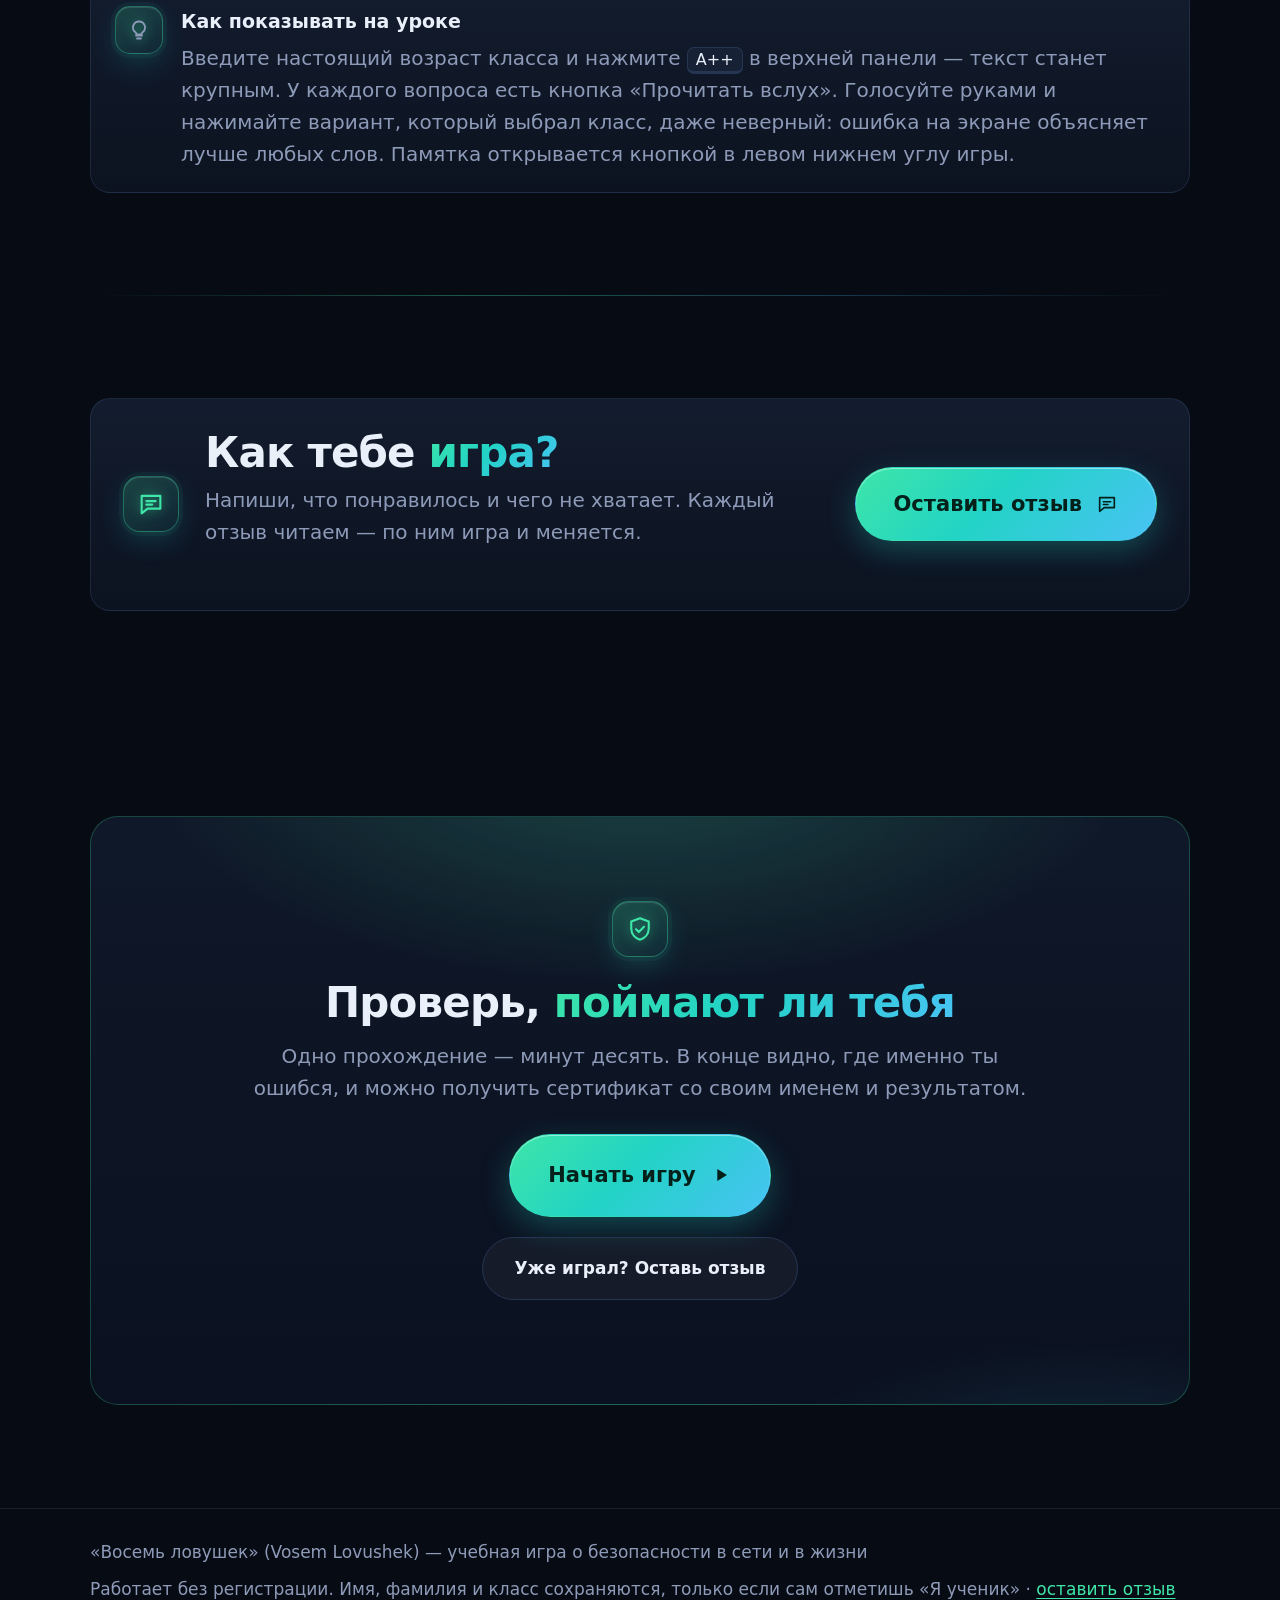
==== commit cdcff10c: "Главная: «Бесплатно» вместо «Без сбора данных» Игра сохраняет имя, фамилию и класс, если ученик отме" ====
--- a/site/index.html
+++ b/site/index.html
@@ -804,7 +804,7 @@
         <div class="trust rise" style="--d:320ms">
           <span><svg width="16" height="16" style="color:var(--mint)"><use href="#i-check"/></svg> Без установки</span>
           <span><svg width="16" height="16" style="color:var(--mint)"><use href="#i-check"/></svg> Без регистрации</span>
-          <span><svg width="16" height="16" style="color:var(--mint)"><use href="#i-check"/></svg> Без сбора данных</span>
+          <span><svg width="16" height="16" style="color:var(--mint)"><use href="#i-check"/></svg> Бесплатно</span>
         </div>
       </div>
 
